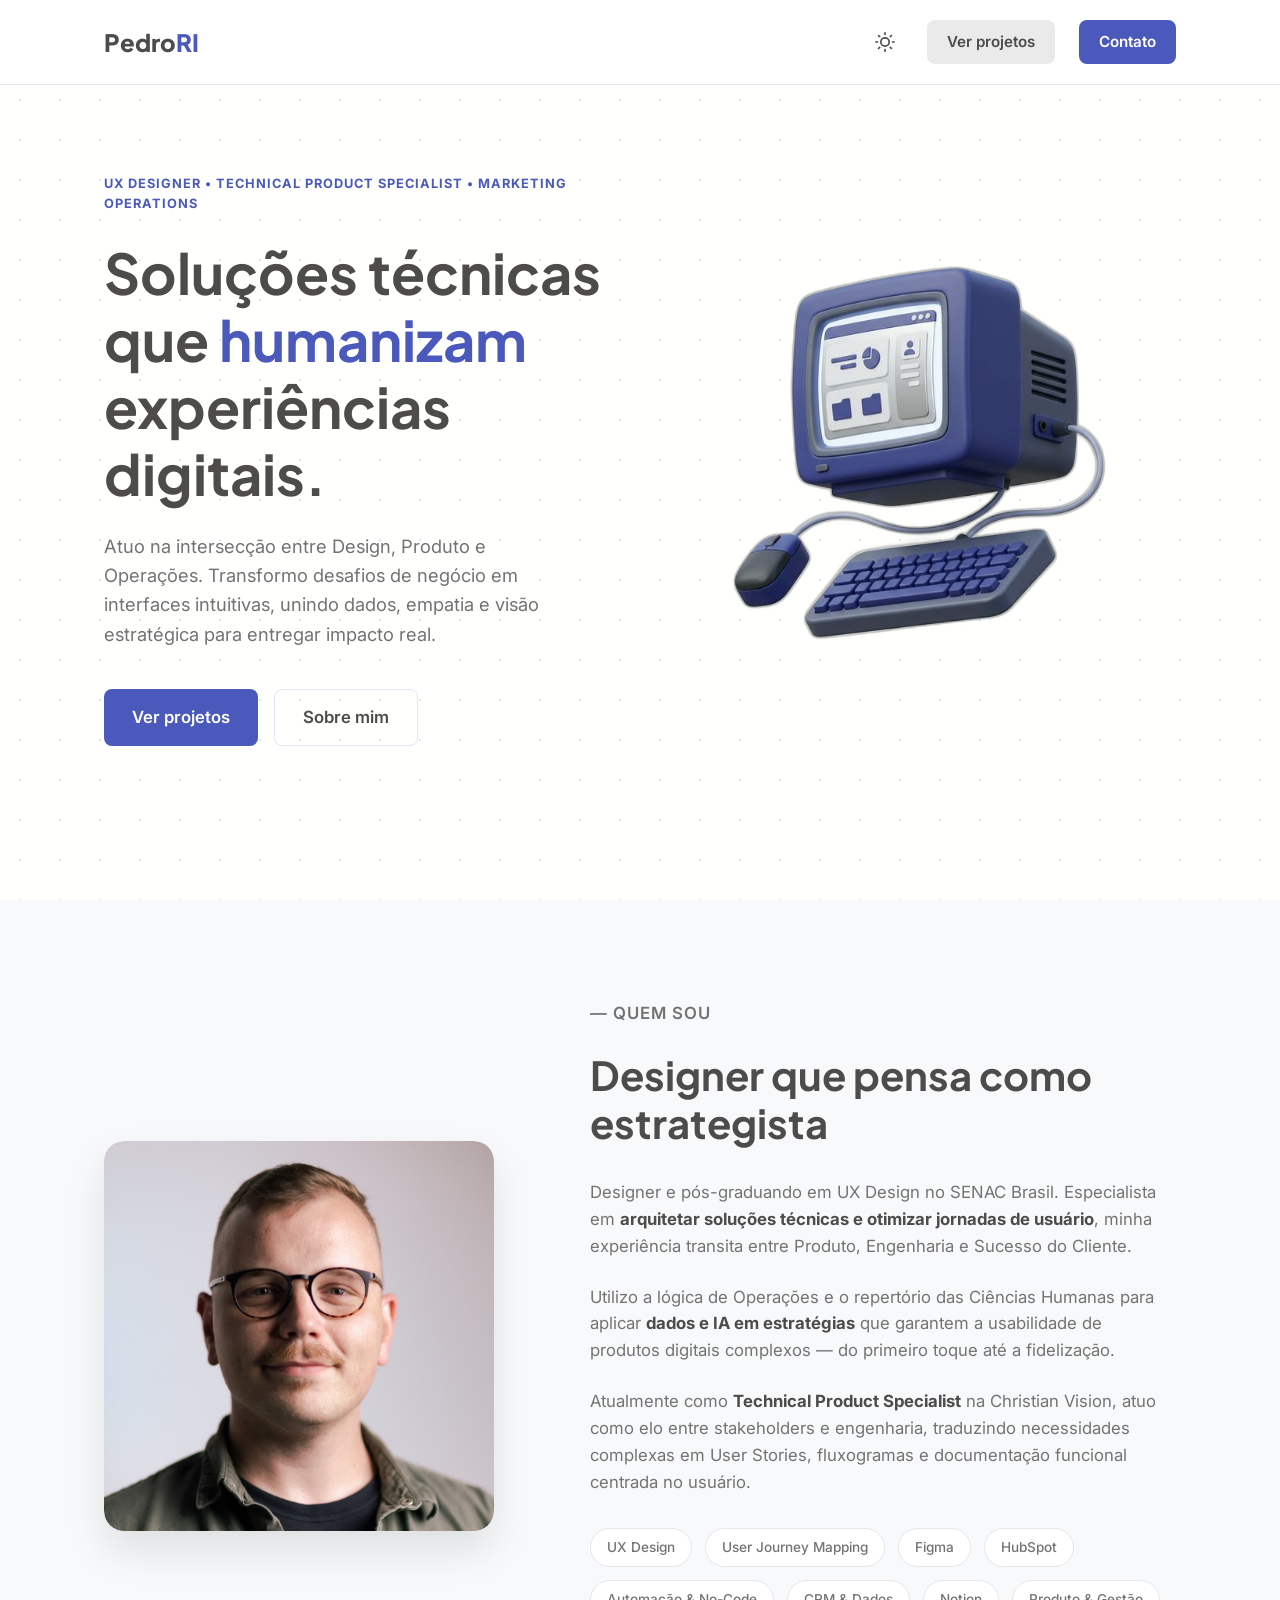
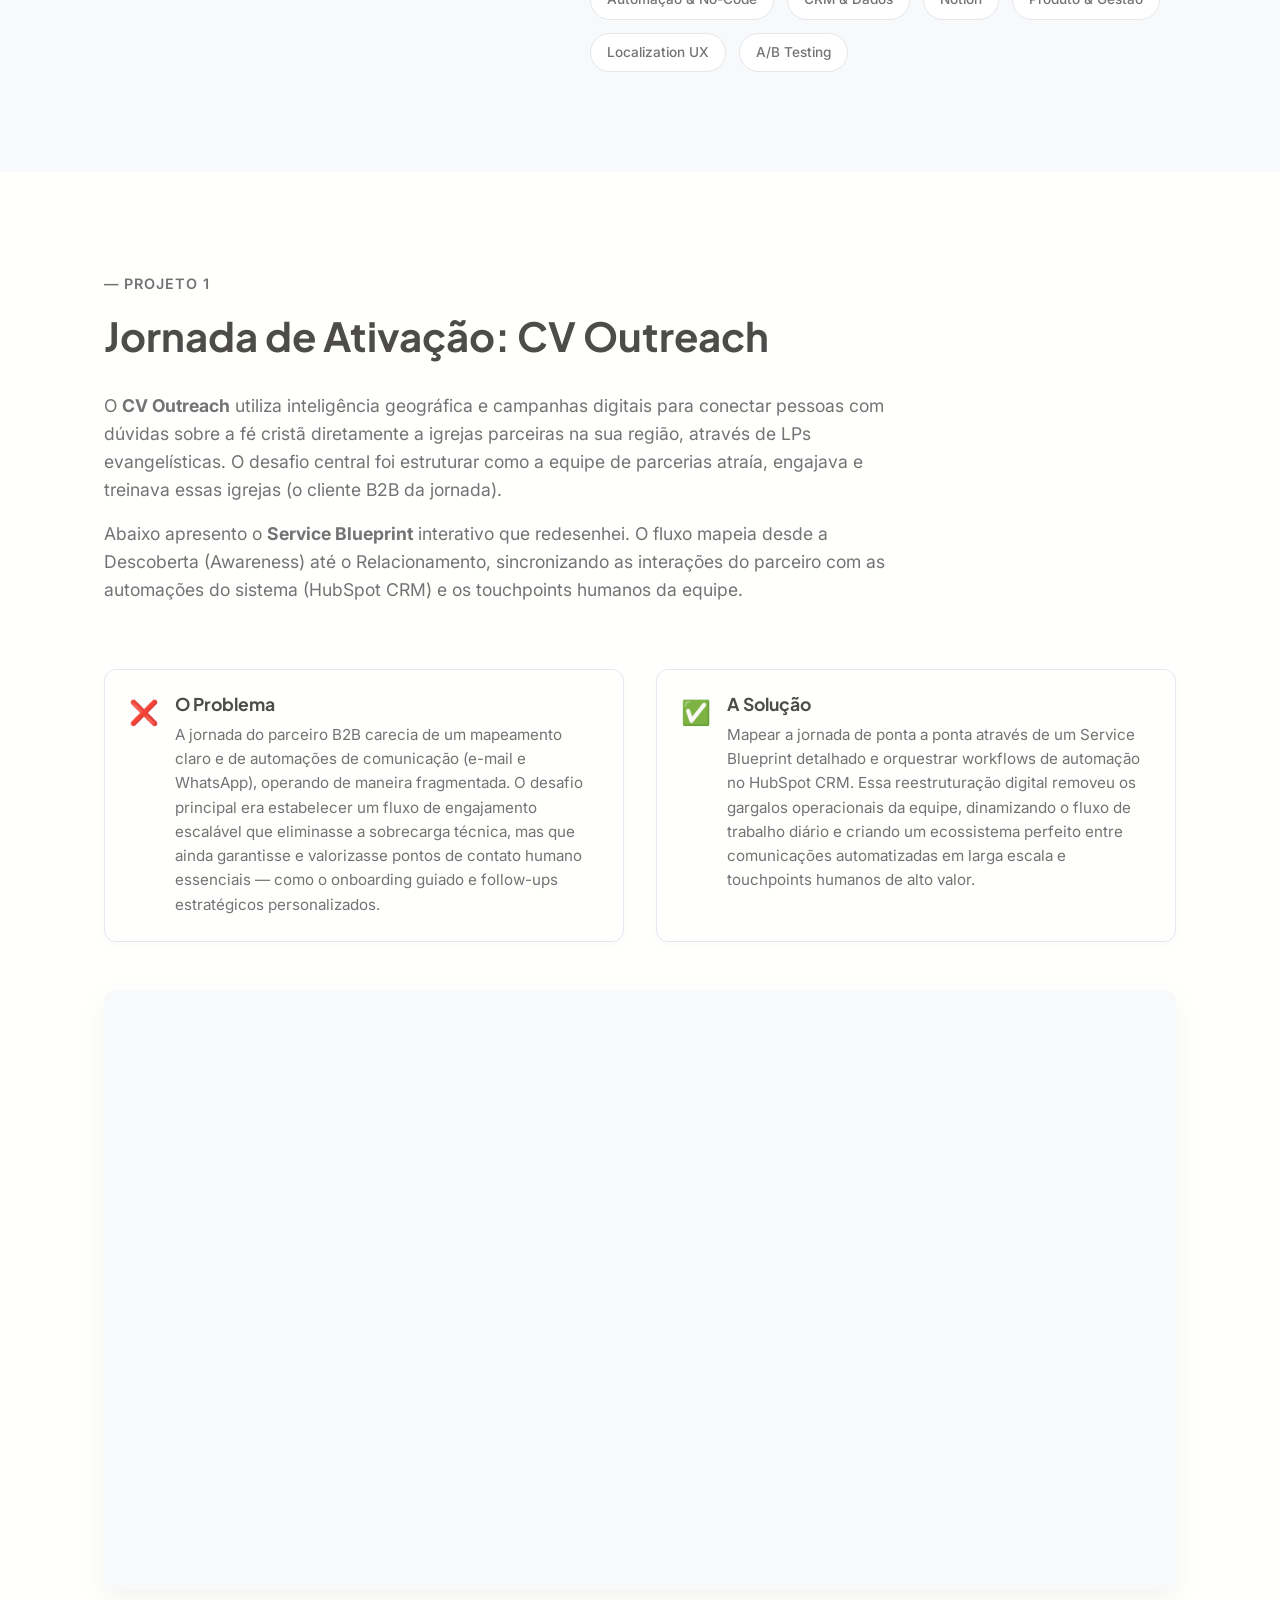
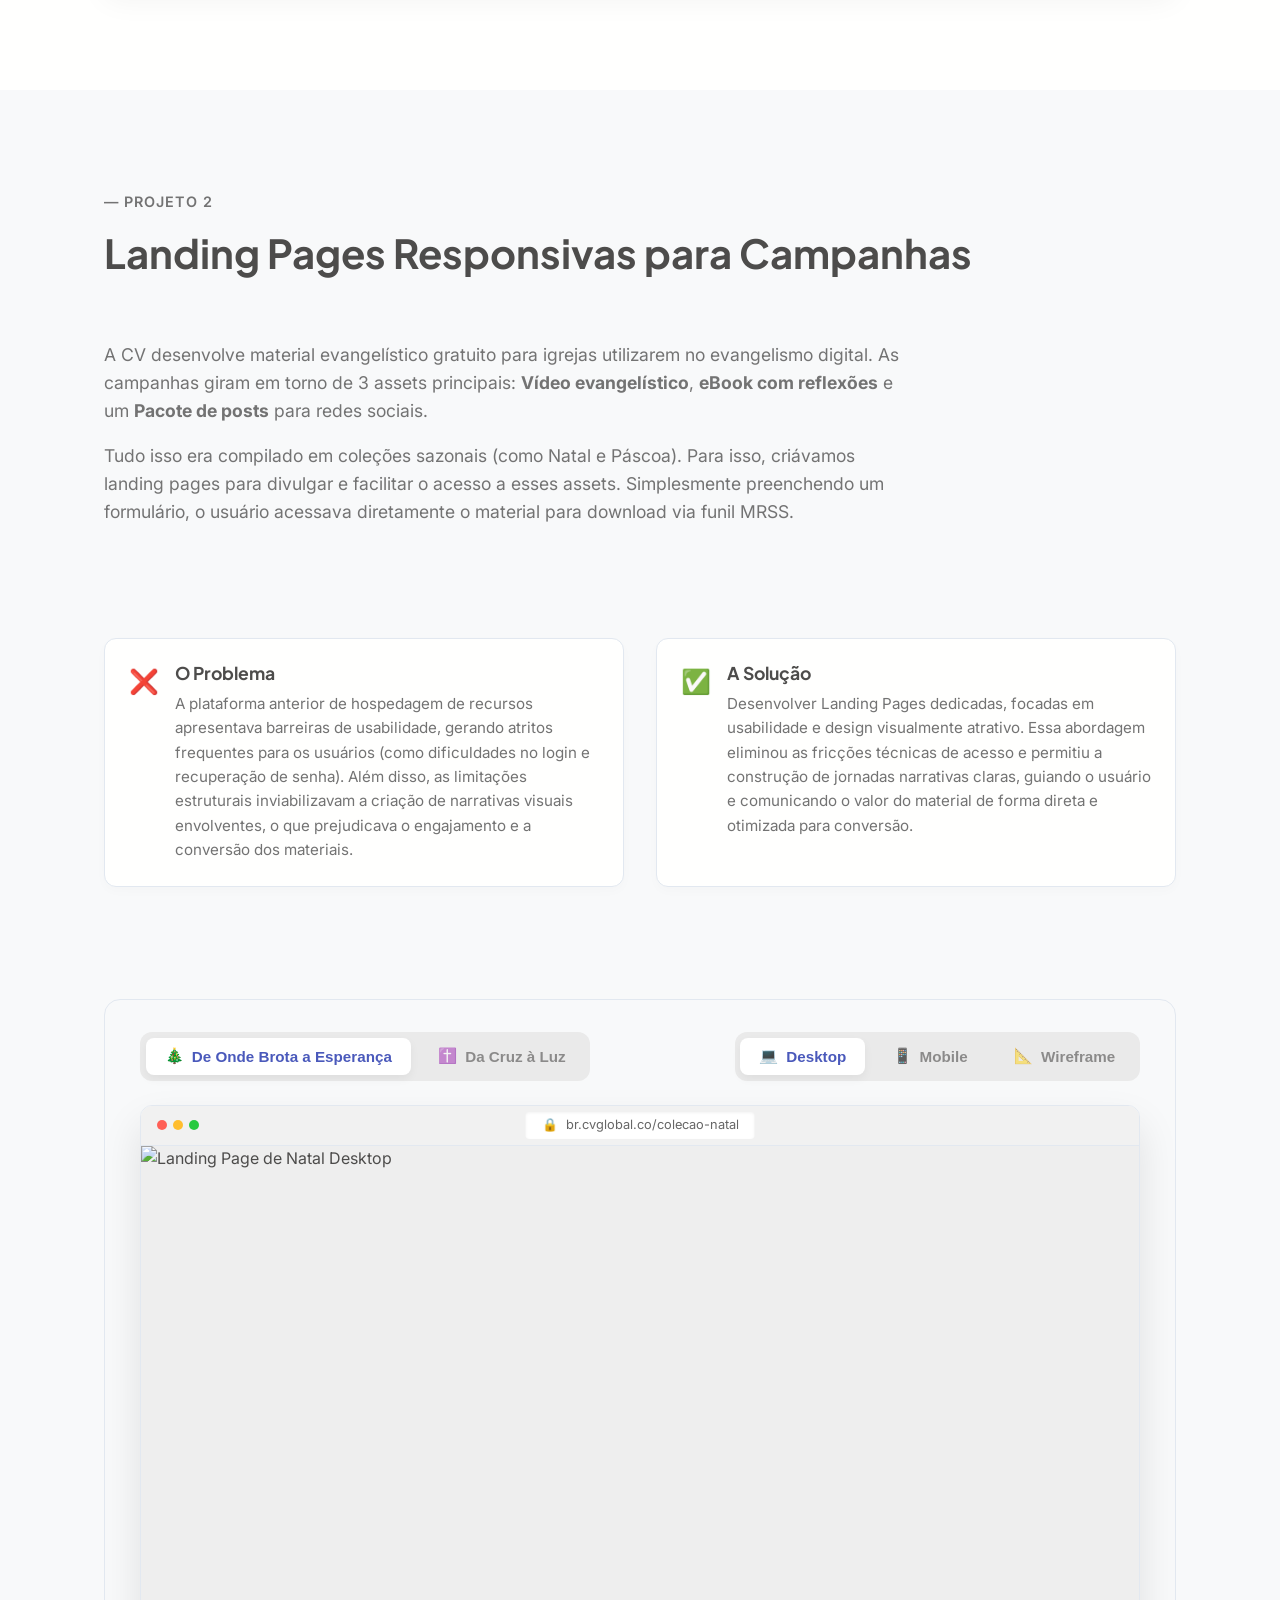
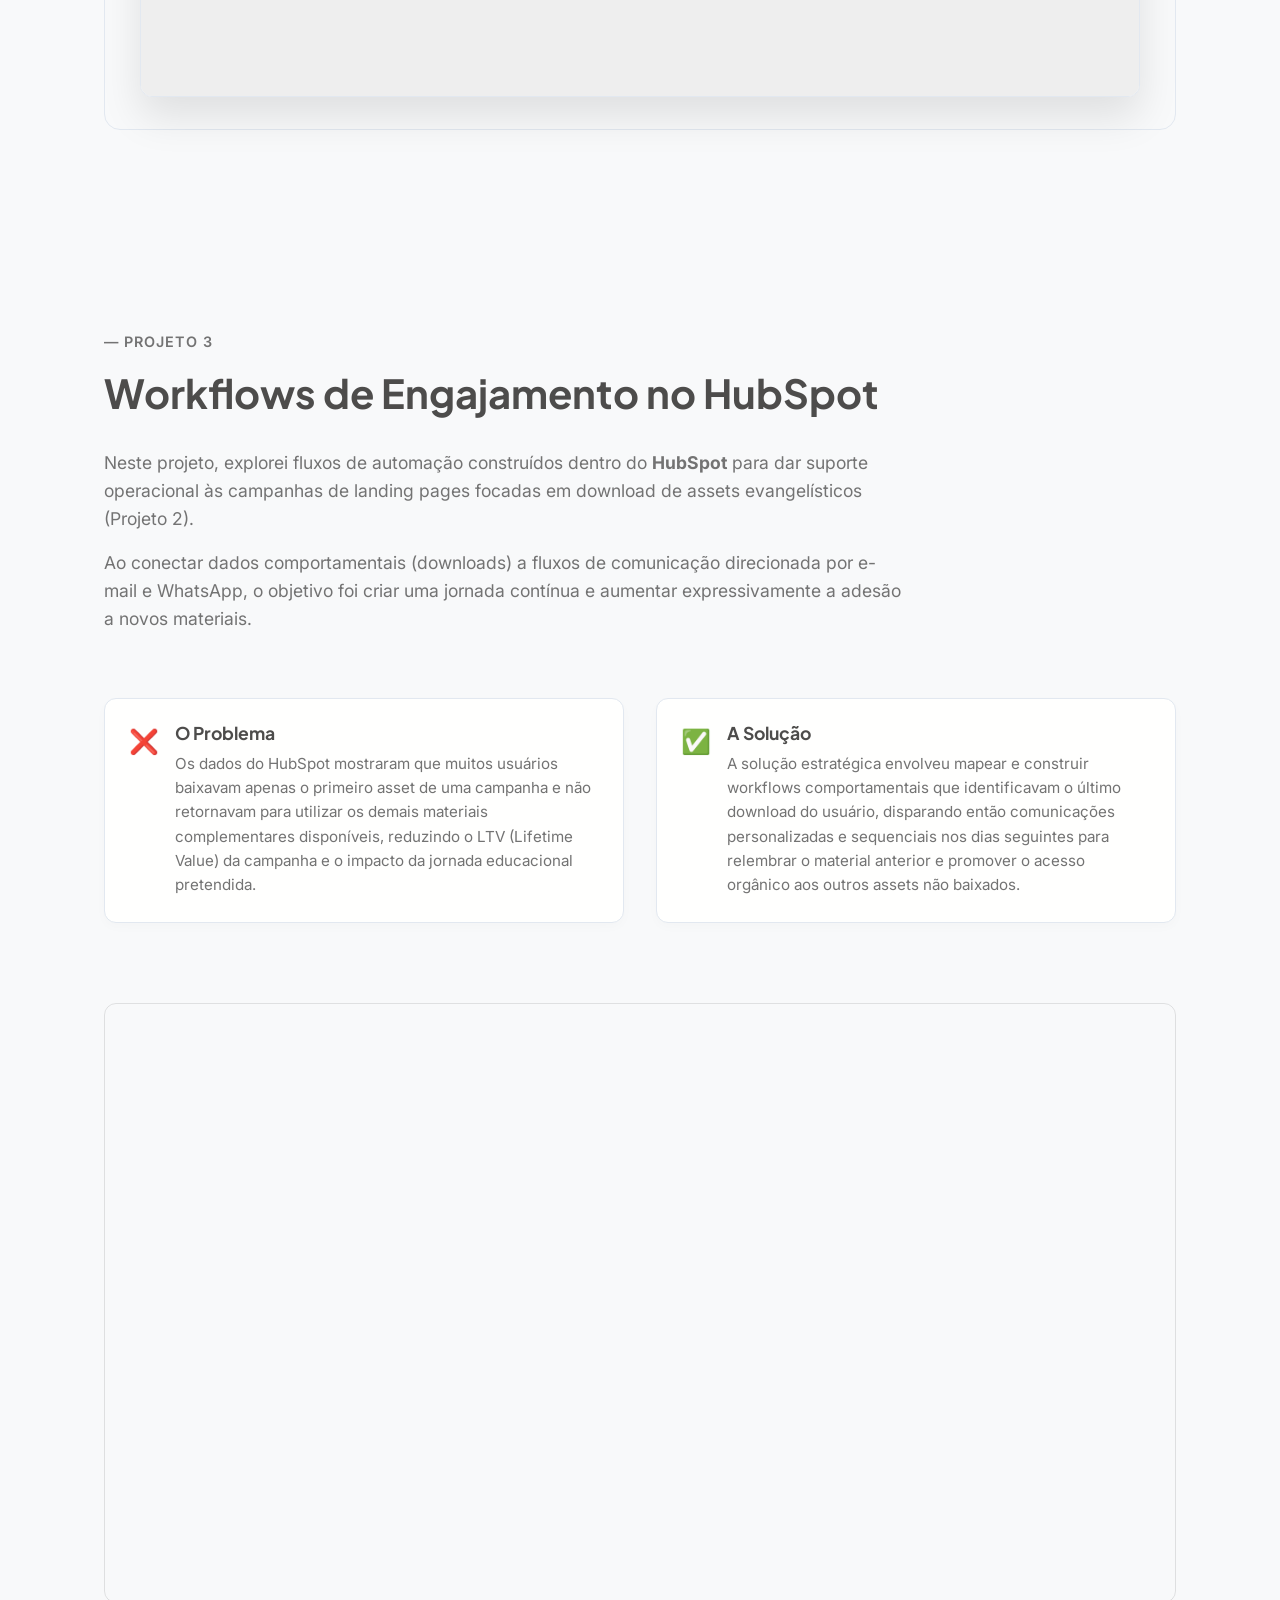
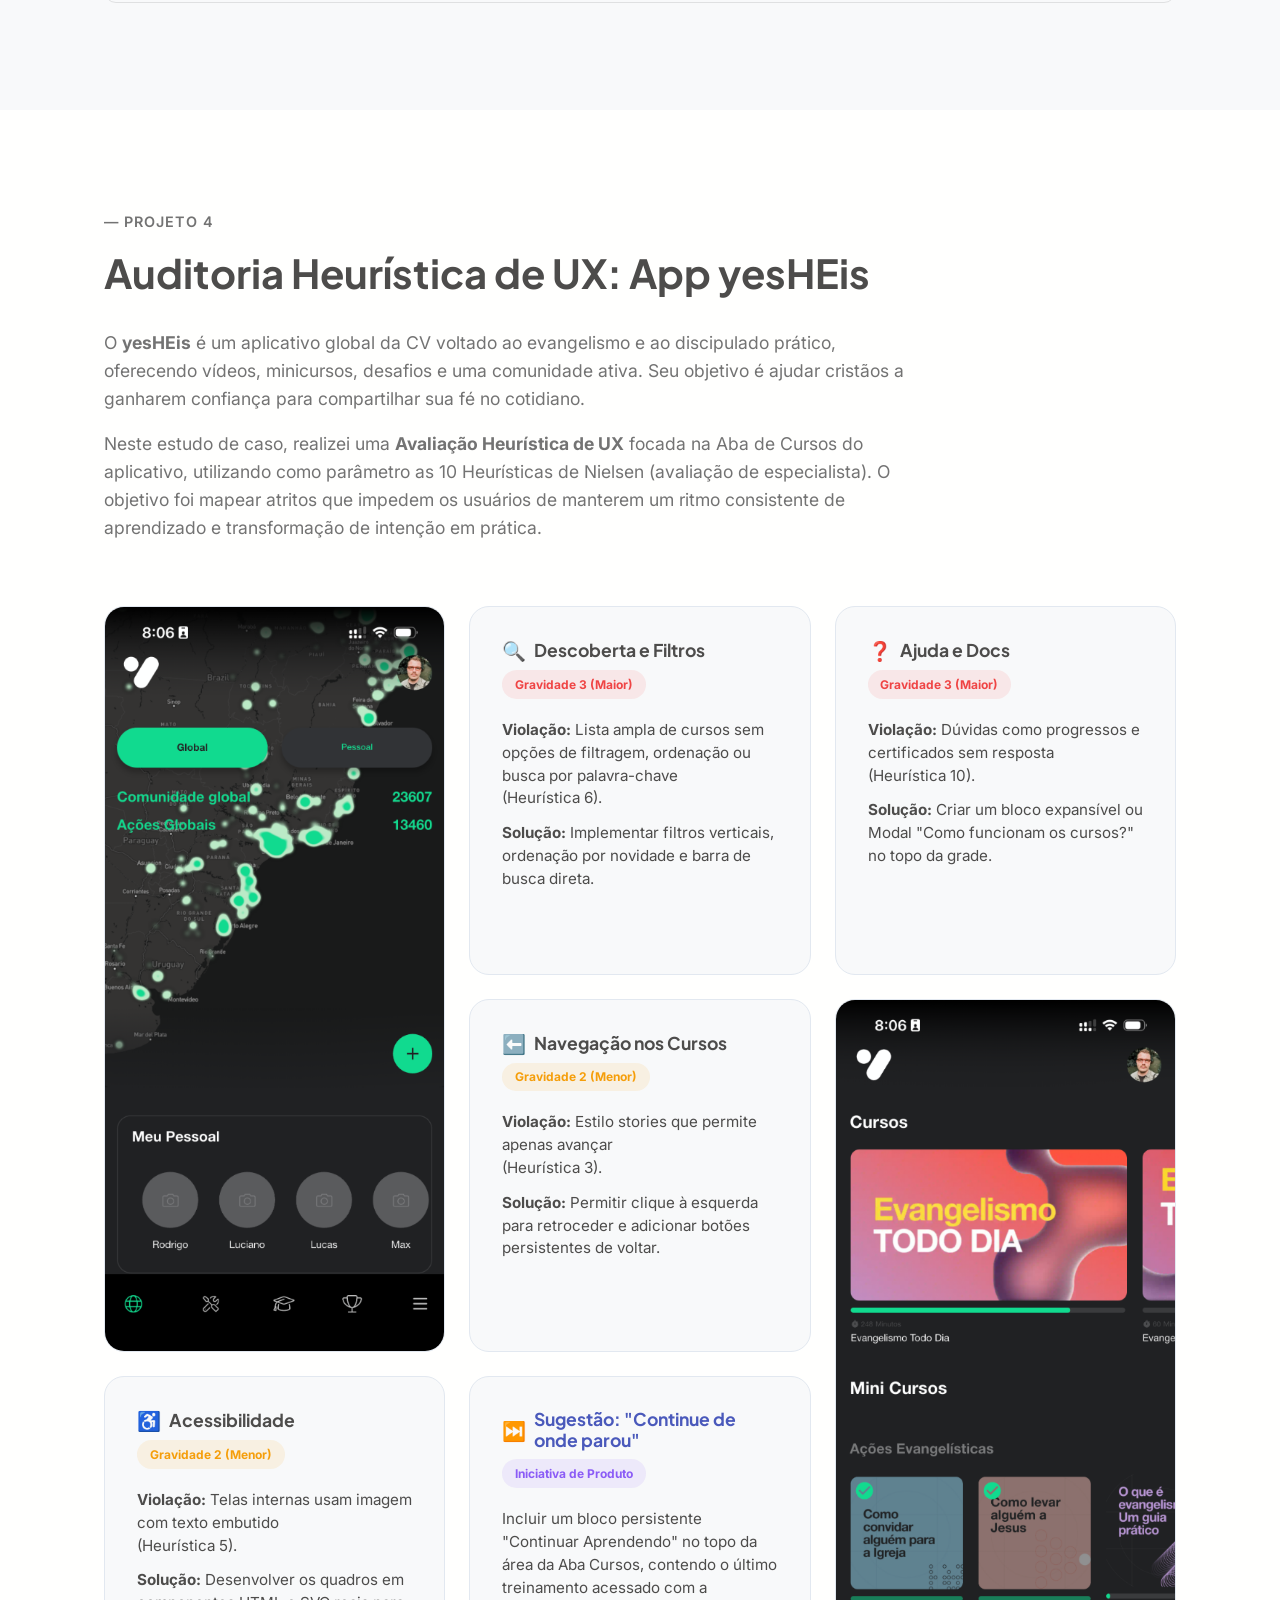
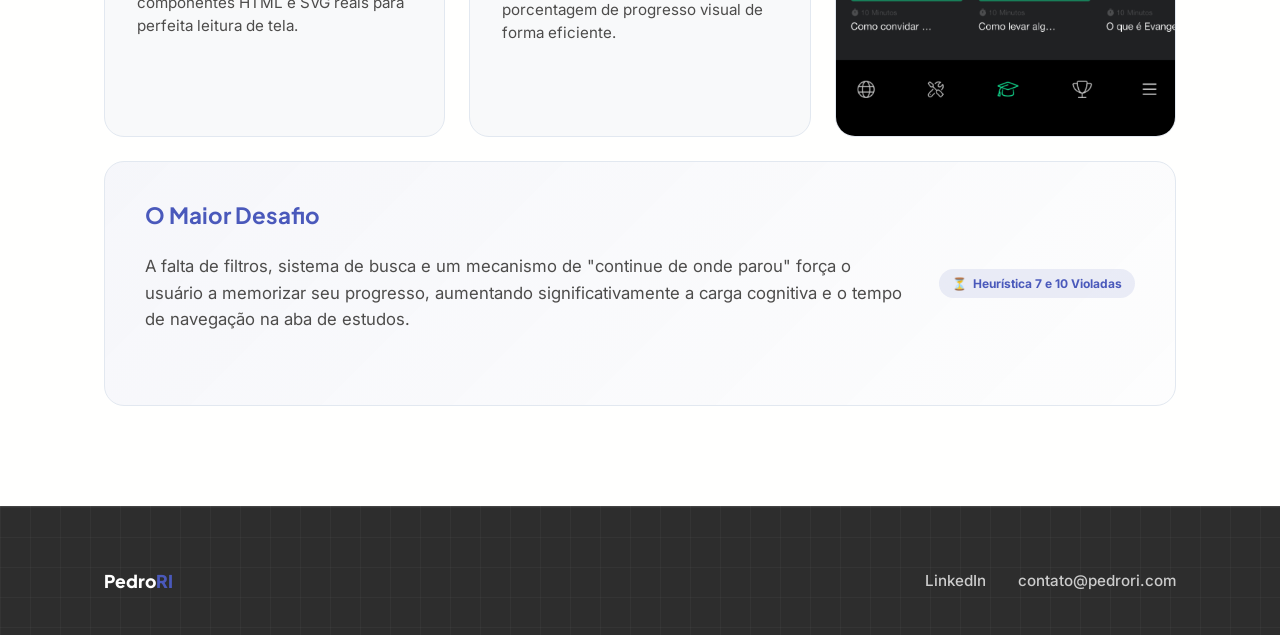
==== index.html @ 4cd73cc3 "feat: implement HubSpot Workflows project, yesHEis Bento Grid CSS refactor & global hover animations" ====
<!DOCTYPE html>
<html lang="pt-BR">

<head>
    <meta charset="UTF-8">
    <meta name="viewport" content="width=device-width, initial-scale=1.0">
    <title>Pedro Ittner | UX Designer</title>

    <!-- Fonts: Plus Jakarta Sans (Titles) and Inter (Text) -->
    <link rel="preconnect" href="https://fonts.googleapis.com">
    <link rel="preconnect" href="https://fonts.gstatic.com" crossorigin>
    <link
        href="https://fonts.googleapis.com/css2?family=Inter:wght@300;400;500;600&family=Plus+Jakarta+Sans:wght@500;600;700;800&display=swap"
        rel="stylesheet">

    <link rel="stylesheet" href="style.css">
</head>

<body data-theme="light">
    <!-- Navbar -->
    <nav class="navbar">
        <div class="nav-container">
            <a href="#" class="logo">
                <span class="logo-name">Pedro</span><span class="logo-lastname">RI</span>
            </a>

            <div class="nav-links">
                <button id="theme-toggle" class="theme-toggle" aria-label="Alternar tema">
                    <!-- Icon for Sun (Light Mode) / Moon (Dark Mode) will be handled by CSS/JS -->
                    <svg class="sun-icon" xmlns="http://www.w3.org/2000/svg" width="20" height="20" viewBox="0 0 24 24"
                        fill="none" stroke="currentColor" stroke-width="2" stroke-linecap="round"
                        stroke-linejoin="round">
                        <circle cx="12" cy="12" r="5"></circle>
                        <line x1="12" y1="1" x2="12" y2="3"></line>
                        <line x1="12" y1="21" x2="12" y2="23"></line>
                        <line x1="4.22" y1="4.22" x2="5.64" y2="5.64"></line>
                        <line x1="18.36" y1="18.36" x2="19.78" y2="19.78"></line>
                        <line x1="1" y1="12" x2="3" y2="12"></line>
                        <line x1="21" y1="12" x2="23" y2="12"></line>
                        <line x1="4.22" y1="19.78" x2="5.64" y2="18.36"></line>
                        <line x1="18.36" y1="5.64" x2="19.78" y2="4.22"></line>
                    </svg>
                    <svg class="moon-icon" xmlns="http://www.w3.org/2000/svg" width="20" height="20" viewBox="0 0 24 24"
                        fill="none" stroke="currentColor" stroke-width="2" stroke-linecap="round"
                        stroke-linejoin="round" style="display:none;">
                        <path d="M21 12.79A9 9 0 1 1 11.21 3 7 7 0 0 0 21 12.79z"></path>
                    </svg>
                </button>
                <a href="#projeto-1" class="btn btn-secondary">Ver projetos</a>
                <a href="mailto:contato@pedrori.com" class="btn btn-primary">Contato</a>
            </div>
        </div>
    </nav>

    <main>
        <!-- Hero Section -->
        <section id="hero" class="section hero fade-in">
            <div class="container hero-container">
                <div class="hero-content">
                    <p class="hero-subtitle">UX DESIGNER • TECHNICAL PRODUCT SPECIALIST • MARKETING OPERATIONS</p>
                    <h1 class="hero-title">Soluções técnicas que <span
                            style="color: var(--color-primary);">humanizam</span> experiências digitais.</h1>
                    <p class="hero-description">Atuo na intersecção entre Design, Produto e Operações. Transformo
                        desafios de negócio em interfaces intuitivas, unindo dados, empatia e visão estratégica para
                        entregar impacto real.</p>
                    <div class="hero-actions">
                        <a href="#projeto-1" class="btn btn-primary btn-lg">Ver projetos</a>
                        <a href="#sobre" class="btn btn-outline btn-lg">Sobre mim</a>
                    </div>
                </div>
                <div class="hero-image parallax" data-speed="-2">
                    <!-- The 3D Computer goes here -->
                    <img src="assets/hero-computer.png" alt="Computador 3D Ilustração" id="hero-img">
                </div>
            </div>
        </section>

        <!-- Sobre Mim Section -->
        <section id="sobre" class="section sobre bg-light fade-in">
            <div class="container sobre-container">
                <!-- Profile Image on the Left -->
                <div class="sobre-image parallax" data-speed="1">
                    <!-- Profile Picture goes here -->
                    <img src="assets/pedro-ittner.jpg" alt="Pedro Ittner" id="profile-img">
                </div>
                <div class="sobre-content">
                    <p class="section-label">— QUEM SOU</p>
                    <h2 class="section-title">Designer que pensa como estrategista</h2>
                    <p>Designer e pós-graduando em UX Design no SENAC Brasil. Especialista em <strong>arquitetar
                            soluções técnicas e otimizar jornadas de usuário</strong>, minha experiência transita entre
                        Produto, Engenharia e Sucesso do Cliente.</p>
                    <p>Utilizo a lógica de Operações e o repertório das Ciências Humanas para aplicar <strong>dados e IA
                            em estratégias</strong> que garantem a usabilidade de produtos digitais complexos — do
                        primeiro toque até a fidelização.</p>
                    <p>Atualmente como <strong>Technical Product Specialist</strong> na Christian Vision, atuo como elo
                        entre stakeholders e engenharia, traduzindo necessidades complexas em User Stories, fluxogramas
                        e documentação funcional centrada no usuário.</p>

                    <div class="skills-tags">
                        <span class="tag">UX Design</span>
                        <span class="tag">User Journey Mapping</span>
                        <span class="tag">Figma</span>
                        <span class="tag">HubSpot</span>
                        <span class="tag">Automação & No-Code</span>
                        <span class="tag">CRM & Dados</span>
                        <span class="tag">Notion</span>
                        <span class="tag">Produto & Gestão</span>
                        <span class="tag">Localization UX</span>
                        <span class="tag">A/B Testing</span>
                    </div>
                </div>
            </div>
        </section>

        <!-- Projetos Sections (Placeholders) -->
        <section id="projeto-1" class="section projeto fade-in">
            <div class="container project-container">
                <p class="section-label">— PROJETO 1</p>
                <h2 class="section-title">Jornada de Ativação: CV Outreach</h2>

                <div class="project-description">
                    <p>O <strong>CV Outreach</strong> utiliza inteligência geográfica e campanhas digitais para conectar
                        pessoas com dúvidas sobre a fé cristã diretamente a igrejas parceiras na sua região, através de
                        LPs evangelísticas. O desafio central foi estruturar como a equipe de parcerias atraía, engajava
                        e treinava essas igrejas (o cliente B2B da jornada).</p>
                    <p>Abaixo apresento o <strong>Service Blueprint</strong> interativo que redesenhei. O fluxo mapeia
                        desde a Descoberta (Awareness) até o Relacionamento, sincronizando as interações do parceiro com
                        as automações do sistema (HubSpot CRM) e os touchpoints humanos da equipe.</p>
                </div>

                <div class="ps-cards">
                    <div class="ps-card">
                        <div class="ps-icon">❌</div>
                        <div class="ps-content">
                            <h3>O Problema</h3>
                            <p>A jornada do parceiro B2B carecia de um mapeamento claro e de automações de comunicação
                                (e-mail e WhatsApp), operando de maneira fragmentada. O desafio principal era
                                estabelecer um fluxo de engajamento escalável que eliminasse a sobrecarga técnica, mas
                                que ainda garantisse e valorizasse pontos de contato humano essenciais — como o
                                onboarding guiado e follow-ups estratégicos personalizados.</p>
                        </div>
                    </div>
                    <div class="ps-card">
                        <div class="ps-icon">✅</div>
                        <div class="ps-content">
                            <h3>A Solução</h3>
                            <p>Mapear a jornada de ponta a ponta através de um Service Blueprint detalhado e orquestrar
                                workflows de automação no HubSpot CRM. Essa reestruturação digital removeu os gargalos
                                operacionais da equipe, dinamizando o fluxo de trabalho diário e criando um ecossistema
                                perfeito entre comunicações automatizadas em larga escala e touchpoints humanos de alto
                                valor.</p>
                        </div>
                    </div>
                </div>

                <div class="figma-embed">
                    <iframe style="border: 1px solid rgba(0, 0, 0, 0.1);" width="100%" height="600"
                        src="https://www.figma.com/embed?embed_host=share&url=https%3A%2F%2Fwww.figma.com%2Fdesign%2FFakNJf0uOVkcrGsqhBxdr5%2FCurriculum%3Fnode-id%3D49-81%26t%3D9AFgYHfFKy7xzINJ-1"
                        allowfullscreen></iframe>
                </div>

            </div>
        </section>

        <section id="projeto-2" class="section projeto bg-light fade-in">
            <div class="container project-content">
                <div class="project-header">
                    <p class="section-label">— PROJETO 2</p>
                    <h2 class="section-title">Landing Pages Responsivas para Campanhas</h2>
                </div>

                <div class="project-description">
                    <p>A CV desenvolve material evangelístico gratuito para igrejas utilizarem no evangelismo digital.
                        As campanhas giram em torno de 3 assets principais: <strong>Vídeo evangelístico</strong>,
                        <strong>eBook com reflexões</strong> e um <strong>Pacote de posts</strong> para redes sociais.
                    </p>

                    <p>Tudo isso era compilado em coleções sazonais (como Natal e Páscoa). Para isso, criávamos landing
                        pages para divulgar e facilitar o acesso a esses assets. Simplesmente preenchendo um formulário,
                        o usuário acessava diretamente o material para download via funil MRSS.</p>
                </div>

                <div class="ps-cards">
                    <div class="ps-card">
                        <div class="ps-icon">❌</div>
                        <div class="ps-content">
                            <h3>O Problema</h3>
                            <p>A plataforma anterior de hospedagem de recursos apresentava barreiras de usabilidade,
                                gerando atritos frequentes para os usuários (como dificuldades no login e recuperação de
                                senha). Além disso, as limitações estruturais inviabilizavam a criação de narrativas
                                visuais envolventes, o que prejudicava o engajamento e a conversão dos materiais.</p>
                        </div>
                    </div>
                    <div class="ps-card">
                        <div class="ps-icon">✅</div>
                        <div class="ps-content">
                            <h3>A Solução</h3>
                            <p>Desenvolver Landing Pages dedicadas, focadas em usabilidade e design visualmente
                                atrativo. Essa abordagem eliminou as fricções técnicas de acesso e permitiu a construção
                                de jornadas narrativas claras, guiando o usuário e comunicando o valor do material de
                                forma direta e otimizada para conversão.</p>
                        </div>
                    </div>
                </div>

                <!-- Showcase Interativo: Browser Mockup -->
                <div class="showcase-container">

                    <!-- Controles Superiores: Seleção de Campanha e Device -->
                    <div class="showcase-controls">
                        <div class="campaign-tabs">
                            <button class="tab-btn active" data-campaign="natal">
                                <span class="tab-icon">🎄</span> De Onde Brota a Esperança
                            </button>
                            <button class="tab-btn" data-campaign="pascoa">
                                <span class="tab-icon">✝️</span> Da Cruz à Luz
                            </button>
                        </div>

                        <div class="device-toggle">
                            <button class="device-btn active" data-device="desktop" title="Visualização Desktop">
                                <span class="tab-icon">💻</span> Desktop
                            </button>
                            <button class="device-btn" data-device="mobile" title="Visualização Mobile">
                                <span class="tab-icon">📱</span> Mobile
                            </button>
                            <button class="device-btn" data-device="wireframe" title="Visualização Wireframe">
                                <span class="tab-icon">📐</span> Wireframe
                            </button>
                        </div>
                        <p class="mobile-warning-msg">Acesse por um computador para visualizar o Layout Desktop e os
                            Wireframes estruturais.</p>
                    </div>

                    <!-- Browser Window Mockup -->
                    <div class="browser-mockup desktop-mode" id="browserWindow">
                        <!-- Top Bar Chrome -->
                        <div class="browser-topbar">
                            <div class="browser-dots">
                                <span class="dot red"></span>
                                <span class="dot yellow"></span>
                                <span class="dot green"></span>
                            </div>
                            <div class="browser-address">
                                <span class="lock-icon">🔒</span>
                                <span id="mockupUrl">br.cvglobal.co/colecao-natal</span>
                            </div>
                        </div>

                        <!-- Janela de visualização com scroll interno -->
                        <div class="browser-viewport">
                            <!-- Natal -->
                            <img src="assets/natal_desktop.png" class="mockup-img active" id="img-natal-desktop"
                                alt="Landing Page de Natal Desktop">
                            <img src="assets/natal_mobile.png" class="mockup-img" id="img-natal-mobile"
                                alt="Landing Page de Natal Mobile">

                            <!-- Páscoa -->
                            <img src="assets/pascoa_desktop.png" class="mockup-img" id="img-pascoa-desktop"
                                alt="Landing Page de Páscoa Desktop">
                            <img src="assets/pascoa_mobile.png" class="mockup-img" id="img-pascoa-mobile"
                                alt="Landing Page de Páscoa Mobile">

                            <!-- Wireframes -->
                            <div class="mockup-img wf-mode" id="img-natal-wireframe">
                                <div class="wf-container">
                                    <div class="wf-header">
                                        <div class="wf-logo"></div>
                                        <div class="wf-nav"></div>
                                    </div>

                                    <div class="wf-section">
                                        <span class="wf-label">Hero (De Onde Brota a Esperança)</span>
                                        <div class="wf-hero align-center">
                                            <div class="wf-title center"></div>
                                            <div class="wf-subtitle center"></div>
                                        </div>
                                    </div>

                                    <div class="wf-section">
                                        <span class="wf-label">Intro (Advento: uma estação de esperança)</span>
                                        <div class="wf-text-area align-center">
                                            <div class="wf-line"></div>
                                            <div class="wf-line"></div>
                                        </div>
                                    </div>

                                    <div class="wf-section">
                                        <span class="wf-label">Recurso em destaque (eBook)</span>
                                        <div class="wf-content split">
                                            <div class="wf-text-area">
                                                <div class="wf-line"></div>
                                                <div class="wf-line"></div>
                                                <div class="wf-button"></div>
                                            </div>
                                            <div class="wf-box"></div>
                                        </div>
                                    </div>

                                    <div class="wf-section">
                                        <span class="wf-label">Recursos (O que você encontra na coleção gratuita)</span>
                                        <div class="wf-content">
                                            <div class="wf-box"></div>
                                            <div class="wf-box"></div>
                                            <div class="wf-box"></div>
                                        </div>
                                        <div class="wf-text-area align-center" style="margin-top: 1rem;">
                                            <div class="wf-line"></div>
                                            <div class="wf-button center-btn"></div>
                                        </div>
                                    </div>

                                    <div class="wf-section">
                                        <span class="wf-label">Recurso em destaque (Vídeo)</span>
                                        <div class="wf-content split">
                                            <div class="wf-box"></div>
                                            <div class="wf-text-area">
                                                <div class="wf-line"></div>
                                                <div class="wf-line"></div>
                                                <div class="wf-button"></div>
                                            </div>
                                        </div>
                                    </div>

                                    <div class="wf-footer">
                                        <span class="wf-label">Footer - Logo CV + Redes Sociais</span>
                                        <div class="wf-logo"></div>
                                        <div class="wf-nav"></div>
                                    </div>
                                </div>
                            </div>

                            <div class="mockup-img wf-mode" id="img-pascoa-wireframe">
                                <div class="wf-container">
                                    <div class="wf-header">
                                        <div class="wf-logo"></div>
                                        <div class="wf-nav"></div>
                                    </div>

                                    <div class="wf-section">
                                        <span class="wf-label">Hero (Da Cruz à Luz)</span>
                                        <div class="wf-hero align-center">
                                            <div class="wf-title center"></div>
                                            <div class="wf-subtitle center"></div>
                                        </div>
                                    </div>

                                    <div class="wf-section">
                                        <span class="wf-label">Intro (Ressurreição: o começo de um mundo novo)</span>
                                        <div class="wf-text-area align-center">
                                            <div class="wf-line"></div>
                                            <div class="wf-line"></div>
                                            <div class="wf-button"></div>
                                        </div>
                                    </div>

                                    <div class="wf-section">
                                        <span class="wf-label">Recurso em destaque (Vídeo)</span>
                                        <div class="wf-content split">
                                            <div class="wf-box"></div>
                                            <div class="wf-text-area">
                                                <div class="wf-line"></div>
                                                <div class="wf-line"></div>
                                                <div class="wf-button"></div>
                                            </div>
                                        </div>
                                    </div>

                                    <div class="wf-section">
                                        <span class="wf-label">Recursos (O que você encontra na coleção gratuita)</span>
                                        <div class="wf-content">
                                            <div class="wf-box"></div>
                                            <div class="wf-box"></div>
                                            <div class="wf-box"></div>
                                        </div>
                                        <div class="wf-text-area align-center" style="margin-top: 1rem;">
                                            <div class="wf-line"></div>
                                            <div class="wf-button center-btn"></div>
                                        </div>
                                    </div>

                                    <div class="wf-section">
                                        <span class="wf-label">Formulário para Download</span>
                                        <div class="wf-form-section">
                                            <div class="wf-title sm"></div>
                                            <div class="wf-input"></div>
                                            <div class="wf-input"></div>
                                            <div class="wf-button full" style="margin-top: 2rem;"></div>
                                        </div>
                                    </div>

                                    <div class="wf-footer">
                                        <span class="wf-label">Footer - Logo CV + Redes Sociais</span>
                                        <div class="wf-logo"></div>
                                        <div class="wf-nav"></div>
                                    </div>
                                </div>
                            </div>
                        </div>
                    </div>
                </div>

            </div>
        </section>

        <section id="projeto-3" class="section projeto bg-light fade-in">
            <div class="container project-container">
                <p class="section-label">— PROJETO 3</p>
                <h2 class="section-title">Workflows de Engajamento no HubSpot</h2>

                <div class="project-description">
                    <p>Neste projeto, explorei fluxos de automação construídos dentro do <strong>HubSpot</strong> para
                        dar suporte operacional às campanhas de landing pages focadas em download de assets
                        evangelísticos (Projeto 2).</p>
                    <p>Ao conectar dados comportamentais (downloads) a fluxos de comunicação direcionada por e-mail e
                        WhatsApp, o objetivo foi criar uma jornada contínua e aumentar expressivamente a adesão a novos
                        materiais.</p>
                </div>

                <div class="ps-cards">
                    <div class="ps-card">
                        <div class="ps-icon">❌</div>
                        <div class="ps-content">
                            <h3>O Problema</h3>
                            <p>Os dados do HubSpot mostraram que muitos usuários baixavam apenas o primeiro asset de uma
                                campanha e não retornavam para utilizar os demais materiais complementares disponíveis,
                                reduzindo o LTV (Lifetime Value) da campanha e o impacto da jornada educacional
                                pretendida.</p>
                        </div>
                    </div>
                    <div class="ps-card">
                        <div class="ps-icon">✅</div>
                        <div class="ps-content">
                            <h3>A Solução</h3>
                            <p>A solução estratégica envolveu mapear e construir workflows comportamentais que
                                identificavam o último download do usuário, disparando então comunicações personalizadas
                                e sequenciais nos dias seguintes para relembrar o material anterior e promover o acesso
                                orgânico aos outros assets não baixados.</p>
                        </div>
                    </div>
                </div>

                <iframe style="border: 1px solid rgba(0, 0, 0, 0.1); border-radius: 12px; margin-top: 2rem;"
                    width="100%" height="600"
                    src="https://www.figma.com/embed?embed_host=share&url=https%3A%2F%2Fwww.figma.com%2Fdesign%2FFakNJf0uOVkcrGsqhBxdr5%2FPortf%25C3%25B3lio%3Fnode-id%3D131-298%26t%3D9AFgYHfFKy7xzINJ-4"
                    allowfullscreen></iframe>
            </div>
        </section>

        <section id="projeto-4" class="section projeto fade-in">
            <div class="container project-container">
                <p class="section-label">— PROJETO 4</p>
                <h2 class="section-title">Auditoria Heurística de UX: App yesHEis</h2>

                <div class="project-description">
                    <p>O <strong>yesHEis</strong> é um aplicativo global da CV voltado ao evangelismo e ao discipulado
                        prático, oferecendo vídeos, minicursos, desafios e uma comunidade ativa. Seu objetivo é ajudar
                        cristãos a ganharem confiança para compartilhar sua fé no cotidiano.</p>
                    <p>Neste estudo de caso, realizei uma <strong>Avaliação Heurística de UX</strong> focada na Aba de
                        Cursos do aplicativo, utilizando como parâmetro as 10 Heurísticas de Nielsen (avaliação de
                        especialista). O objetivo foi mapear atritos que impedem os usuários de manterem um ritmo
                        consistente de aprendizado e transformação de intenção em prática.</p>
                </div>

                <div class="bento-masonry">
                    <!-- img-left -->
                    <div class="bento-card bento-img-card" style="grid-area: img-left;">
                        <img src="assets/yesheis_home.png" alt="Interface Principal yesHEis" class="bento-img">
                    </div>

                    <!-- acessibilidade -->
                    <div class="bento-card text-card" style="grid-area: acessibilidade;">
                        <h3><span class="heuristic-icon">♿</span> Acessibilidade</h3>
                        <span class="heuristic-tag orange">Gravidade 2 (Menor)</span>
                        <div class="bento-desc">
                            <p><strong>Violação:</strong> Telas internas usam imagem com texto
                                embutido<br>(Heurística 5).</p>
                            <p><strong>Solução:</strong> Desenvolver os quadros em componentes HTML e SVG reais para
                                perfeita leitura de tela.</p>
                        </div>
                    </div>

                    <!-- descoberta -->
                    <div class="bento-card text-card" style="grid-area: descoberta;">
                        <h3><span class="heuristic-icon">🔍</span> Descoberta e Filtros</h3>
                        <span class="heuristic-tag red">Gravidade 3 (Maior)</span>
                        <div class="bento-desc">
                            <p><strong>Violação:</strong> Lista ampla de cursos sem opções de filtragem, ordenação
                                ou busca por palavra-chave<br>(Heurística 6).</p>
                            <p><strong>Solução:</strong> Implementar filtros verticais, ordenação por novidade e
                                barra de busca direta.</p>
                        </div>
                    </div>

                    <!-- navegacao -->
                    <div class="bento-card text-card" style="grid-area: navegacao;">
                        <h3><span class="heuristic-icon">⬅️</span> Navegação nos Cursos</h3>
                        <span class="heuristic-tag orange">Gravidade 2 (Menor)</span>
                        <div class="bento-desc">
                            <p><strong>Violação:</strong> Estilo stories que permite apenas avançar<br>(Heurística 3).
                            </p>
                            <p><strong>Solução:</strong> Permitir clique à esquerda para retroceder e adicionar
                                botões persistentes de voltar.</p>
                        </div>
                    </div>

                    <!-- sugestao -->
                    <div class="bento-card text-card" style="grid-area: sugestao;">
                        <h3 class="product-title"><span class="heuristic-icon">⏭️</span> Sugestão: "Continue de onde
                            parou"</h3>
                        <span class="heuristic-tag purple">Iniciativa de Produto</span>
                        <div class="bento-desc">
                            <p>Incluir um bloco persistente "Continuar Aprendendo" no topo da área da Aba Cursos,
                                contendo o último treinamento acessado com a porcentagem de progresso visual de
                                forma eficiente.</p>
                        </div>
                    </div>

                    <!-- ajuda -->
                    <div class="bento-card text-card" style="grid-area: ajuda;">
                        <h3><span class="heuristic-icon">❓</span> Ajuda e Docs</h3>
                        <span class="heuristic-tag red">Gravidade 3 (Maior)</span>
                        <div class="bento-desc">
                            <p><strong>Violação:</strong> Dúvidas como progressos e certificados sem
                                resposta<br>(Heurística 10).</p>
                            <p><strong>Solução:</strong> Criar um bloco expansível ou Modal "Como funcionam os cursos?"
                                no topo da grade.</p>
                        </div>
                    </div>

                    <!-- img-right -->
                    <div class="bento-card bento-img-card" style="grid-area: img-right;">
                        <img src="assets/yesheis_courses.png" alt="Aba de Cursos yesHEis" class="bento-img">
                    </div>
                </div>

                <div class="bento-bottom-row">
                    <!-- Maior Desafio Horizontal -->
                    <div class="bento-card hero-card horizontal">
                        <div class="hero-content">
                            <h3 class="hero-title-bento">O Maior Desafio</h3>
                            <p>A falta de filtros, sistema de busca e um mecanismo de "continue de onde parou" força o
                                usuário a memorizar seu progresso, aumentando significativamente a carga cognitiva e o
                                tempo de navegação na aba de estudos.</p>
                        </div>
                        <div class="hero-footer">
                            <span class="heuristic-tag blue"><span class="tag-icon">⏳</span> Heurística 7 e 10
                                Violadas</span>
                        </div>
                    </div>
                </div>
            </div>
        </section>
    </main>

    <!-- Footer -->
    <footer id="contato" class="footer">
        <div class="container footer-container">
            <div class="footer-logo">
                <span class="logo-name-footer">Pedro</span><span class="logo-lastname">RI</span>
            </div>
            <div class="footer-links">
                <a href="https://www.linkedin.com/in/pedrori/" target="_blank" class="footer-link">LinkedIn</a>
                <a href="mailto:contato@pedrori.com" class="footer-link">contato@pedrori.com</a>
            </div>
        </div>
    </footer>

    <script src="main.js"></script>
</body>

</html>
---- style.css ----
/* Reset & Base Variables */
:root {
    /* Cores Globais da Marca */
    --color-primary: #4A59BB;
    /* Azul Destacado */
    --color-primary-hover: #3C489C;

    /* Variáveis do Light Mode */
    --bg-color: #FFFFFE;
    --text-color: #4D4C4B;
    --text-muted: #737373;
    --navbar-bg: rgba(255, 255, 255, 0.8);
    --btn-secondary-bg: #EAEAEA;
    --btn-secondary-text: #4D4C4B;
    --btn-secondary-hover: #D6D6D6;
    --border-color: #E2E8F0;
    --card-bg: #F8F9FA;
    --tag-bg: #FFFFFF;
    --tag-border: #E5E7EB;
}

[data-theme="dark"] {
    /* Variáveis do Dark Mode */
    --bg-color: #121212;
    --text-color: #F8F9FA;
    --text-muted: #A0AEC0;
    --navbar-bg: rgba(18, 18, 18, 0.8);
    --btn-secondary-bg: #2C2C2C;
    --btn-secondary-text: #E2E8F0;
    --btn-secondary-hover: #3C3C3C;
    --border-color: #2C2C2C;
    --card-bg: #1E1E1E;
    --tag-bg: #1E1E1E;
    --tag-border: #333333;
}

* {
    margin: 0;
    padding: 0;
    box-sizing: border-box;
}

html {
    scroll-behavior: smooth;
}

body {
    font-family: 'Inter', sans-serif;
    color: var(--text-color);
    background-color: var(--bg-color);
    line-height: 1.6;
    transition: background-color 0.4s ease, color 0.4s ease;
    overflow-x: hidden;
}

h1,
h2,
h3,
h4,
h5,
h6 {
    font-family: 'Plus Jakarta Sans', sans-serif;
    font-weight: 700;
    line-height: 1.2;
}

a {
    text-decoration: none;
    color: inherit;
}

.container {
    max-width: 1200px;
    margin: 0 auto;
    padding: 0 5%;
}

/* Navbar */
.navbar {
    position: fixed;
    top: 0;
    left: 0;
    width: 100%;
    z-index: 1000;
    background-color: var(--navbar-bg);
    backdrop-filter: blur(12px);
    -webkit-backdrop-filter: blur(12px);
    border-bottom: 1px solid var(--border-color);
    transition: background-color 0.4s ease, border-color 0.4s ease, padding 0.3s ease;
    padding: 20px 0;
}

.navbar.scrolled {
    padding: 12px 0;
    box-shadow: 0 4px 20px rgba(0, 0, 0, 0.05);
}

.nav-container {
    max-width: 1200px;
    margin: 0 auto;
    padding: 0 5%;
    display: flex;
    justify-content: space-between;
    align-items: center;
}

.logo {
    font-family: 'Plus Jakarta Sans', sans-serif;
    font-size: 1.5rem;
    font-weight: 800;
}

.logo-name {
    color: #4D4C4B;
    transition: color 0.4s ease;
}

[data-theme="dark"] .logo-name {
    color: #FFFFFE;
}

.logo-lastname {
    color: var(--color-primary);
}

.nav-links {
    display: flex;
    align-items: center;
    gap: 1.5rem;
}

/* Buttons */
.btn {
    display: inline-flex;
    align-items: center;
    justify-content: center;
    padding: 10px 20px;
    border-radius: 8px;
    font-weight: 600;
    font-size: 0.95rem;
    transition: all 0.3s ease;
    cursor: pointer;
    border: none;
}

.btn-lg {
    padding: 14px 28px;
    font-size: 1.05rem;
}

.btn-primary {
    background-color: var(--color-primary);
    color: #FFFFFF;
}

.btn-primary:hover {
    background-color: var(--color-primary-hover);
    transform: translateY(-2px);
    box-shadow: 0 4px 12px rgba(74, 89, 187, 0.3);
}

.btn-secondary {
    background-color: var(--btn-secondary-bg);
    color: var(--btn-secondary-text);
}

.btn-secondary:hover {
    background-color: var(--btn-secondary-hover);
}

.btn-outline {
    background-color: transparent;
    border: 1px solid var(--border-color);
    color: var(--text-color);
}

.btn-outline:hover {
    border-color: var(--text-color);
    background-color: var(--text-color);
    color: var(--bg-color);
}

/* Theme Toggle */
.theme-toggle {
    background: none;
    border: none;
    color: var(--text-color);
    cursor: pointer;
    padding: 8px;
    border-radius: 50%;
    display: flex;
    align-items: center;
    justify-content: center;
    transition: background-color 0.3s ease, color 0.4s ease;
}

.theme-toggle:hover {
    background-color: var(--btn-secondary-bg);
}

/* Layout Utilities */
.section {
    padding: 100px 0;
}

/* Hero Section */
.hero {
    min-height: 100vh;
    display: flex;
    align-items: center;
    padding-top: 120px;
    /* offset navbar */
    position: relative;
    overflow: hidden;
    background-image: radial-gradient(circle at 50% 50%, var(--border-color) 1px, transparent 1px);
    background-size: 40px 40px;
}

.hero-container {
    display: grid;
    grid-template-columns: 1fr 1fr;
    gap: 4rem;
    align-items: center;
}

.hero-subtitle {
    color: var(--color-primary);
    font-size: 0.8rem;
    font-weight: 700;
    letter-spacing: 1px;
    margin-bottom: 1.5rem;
    text-transform: uppercase;
}

.hero-title {
    font-size: 3.5rem;
    margin-bottom: 1.5rem;
    color: var(--text-color);
}

.hero-description {
    font-size: 1.15rem;
    color: var(--text-muted);
    margin-bottom: 2.5rem;
    max-width: 90%;
}

.hero-actions {
    display: flex;
    gap: 1rem;
}

.hero-image {
    position: relative;
    animation: float 6s ease-in-out infinite;
}

.hero-image img {
    width: 100%;
    max-width: 500px;
    height: auto;
    object-fit: contain;
    transform: scaleX(-1);
}

/* Sobre Mim */
.sobre-container {
    display: grid;
    grid-template-columns: 1fr 1.5fr;
    gap: 6rem;
    align-items: center;
}

.sobre-image {
    border-radius: 20px;
    overflow: hidden;
    box-shadow: 0 20px 40px rgba(0, 0, 0, 0.1);
}

.sobre-image img {
    width: 100%;
    height: auto;
    display: block;
    aspect-ratio: 1/1;
    object-fit: cover;
}

.section-label {
    color: var(--text-muted);
    font-weight: 600;
    font-size: 0.9rem;
    text-transform: uppercase;
    letter-spacing: 1px;
    margin-bottom: 1rem;
    display: flex;
    align-items: center;
    gap: 0.5rem;
}

.section-title {
    font-size: 2.5rem;
    margin-bottom: 2rem;
}

#profile-img {
    transition: transform 0.3s ease, box-shadow 0.3s ease;
    border-radius: 20px;
}

#profile-img:hover {
    transform: translateY(-5px);
    box-shadow: 0 10px 25px rgba(0, 0, 0, 0.05);
}

[data-theme="dark"] #profile-img:hover {
    box-shadow: 0 10px 25px rgba(0, 0, 0, 0.2);
}

.sobre-content p {
    margin-bottom: 1.5rem;
    color: var(--text-muted);
    font-size: 1.05rem;
}

.sobre-content strong {
    color: var(--text-color);
}

.skills-tags {
    display: flex;
    flex-wrap: wrap;
    gap: 0.8rem;
    margin-top: 2rem;
}

.tag {
    padding: 8px 16px;
    background-color: var(--tag-bg);
    border: 1px solid var(--tag-border);
    border-radius: 20px;
    font-size: 0.85rem;
    font-weight: 500;
    color: var(--text-muted);
    transition: all 0.3s ease;
}

.tag:hover {
    border-color: var(--color-primary);
    color: var(--color-primary);
    transform: translateY(-2px);
}

/* Animations */
@keyframes float {
    0% {
        transform: translateY(0px);
    }

    50% {
        transform: translateY(-20px);
    }

    100% {
        transform: translateY(0px);
    }
}

.fade-in {
    opacity: 0;
    transform: translateY(30px);
    transition: opacity 0.8s ease-out, transform 0.8s ease-out;
}

.fade-in.visible {
    opacity: 1;
    transform: translateY(0);
}

/* Parallax Elements */
.parallax {
    transition: transform 0.1s cubic-bezier(0.2, 0.8, 0.2, 1);
}

/* Projetos - Layout comum */
.projeto {
    padding: 100px 0;
}

.project-description {
    max-width: 800px;
    margin-bottom: 4rem;
}

.project-description p {
    color: var(--text-muted);
    font-size: 1.1rem;
    margin-bottom: 1rem;
}

/* Problem / Solution Cards */
.ps-cards {
    display: grid;
    grid-template-columns: 1fr 1fr;
    gap: 2rem;
    margin-bottom: 3rem;
}

.ps-card {
    background-color: var(--bg-color);
    border: 1px solid var(--border-color);
    border-radius: 12px;
    padding: 1.5rem;
    display: flex;
    gap: 1rem;
    box-shadow: 0 4px 12px rgba(0, 0, 0, 0.02);
    transition: transform 0.3s ease, box-shadow 0.3s ease;
}

.ps-card:hover {
    transform: translateY(-5px);
    box-shadow: 0 10px 25px rgba(0, 0, 0, 0.05);
}

[data-theme="dark"] .ps-card:hover {
    box-shadow: 0 10px 25px rgba(0, 0, 0, 0.2);
}

.ps-icon {
    font-size: 1.5rem;
    flex-shrink: 0;
}

.ps-content h3 {
    font-size: 1.1rem;
    margin-bottom: 0.5rem;
    color: var(--text-color);
}

.ps-content p {
    font-size: 0.95rem;
    color: var(--text-muted);
    margin: 0;
}

@media (max-width: 768px) {
    .ps-cards {
        grid-template-columns: 1fr;
    }
}

/* Figma Embed */
.figma-embed {
    width: 100%;
    margin-top: 2rem;
    border-radius: 12px;
    overflow: hidden;
    box-shadow: 0 10px 30px rgba(0, 0, 0, 0.05);
    background: var(--card-bg);
}

.figma-embed iframe {
    display: block;
    width: 100%;
    border: none !important;
}

/* Fundo Cinza Claro */
.bg-light {
    background-color: var(--card-bg);
}

/* ---------------------------------------------------- */
/* BENTO GRID (PROJETO 3 - MASONRY/VERTICAL)            */
/* ---------------------------------------------------- */

.bento-masonry {
    display: grid;
    grid-template-columns: repeat(3, 1fr);
    grid-template-areas:
        "img-left descoberta ajuda"
        "img-left navegacao img-right"
        "acessibilidade sugestao img-right";
    gap: 1.5rem;
    margin-top: 2.5rem;
}

.bento-card {
    background: var(--card-bg);
    border: 1px solid var(--border-color);
    border-radius: 20px;
    overflow: hidden;
    display: flex;
    flex-direction: column;
    height: 100%;
    /* Important for stretch */
    transition: transform 0.3s ease, box-shadow 0.3s ease;
}

.bento-card:hover {
    transform: translateY(-5px);
    box-shadow: 0 10px 25px rgba(0, 0, 0, 0.05);
}

[data-theme="dark"] .bento-card:hover {
    box-shadow: 0 10px 25px rgba(0, 0, 0, 0.2);
}

/* Imagens Full Height (para as telas mobile e grid) */
.bento-img-card {
    padding: 0;
    margin: 0;
}

.bento-img-card .bento-img {
    width: 100%;
    height: 100%;
    object-fit: cover;
    display: block;
}

/* Text Cards e Hero Card (O Maior Desafio) */
.text-card {
    padding: 2rem;
    align-items: flex-start;
}

.hero-card {
    padding: 2.5rem;
    background: linear-gradient(135deg, rgba(74, 89, 187, 0.05) 0%, rgba(74, 89, 187, 0.01) 100%);
}

.hero-title-bento {
    font-size: 1.4rem;
    color: var(--color-primary);
    margin-bottom: 1.5rem;
}

.hero-card p {
    font-size: 1.05rem;
    color: var(--text-color);
    margin-bottom: 2rem;
    line-height: 1.6;
}

/* Estilos Internos dos Cards de Heurística */
.heuristic-icon {
    font-size: 1.2rem;
    margin-bottom: 0;
}

.text-card h3 {
    display: flex;
    align-items: center;
    gap: 0.5rem;
    font-size: 1.1rem;
    margin-bottom: 0.5rem;
    color: var(--text-color);
}

.product-title {
    color: var(--color-primary) !important;
}

.bento-desc {
    margin-top: 1.25rem;
    display: flex;
    flex-direction: column;
    gap: 0.75rem;
}

.bento-desc p {
    font-size: 0.95rem;
    color: var(--text-color);
    margin: 0;
    line-height: 1.5;
}

.bento-desc strong {
    font-weight: 700;
}

/* Tags de Gravidade */
.heuristic-tag {
    display: inline-flex;
    align-items: center;
    padding: 0.3rem 0.8rem;
    border-radius: 20px;
    font-size: 0.75rem;
    font-weight: 700;
}

.heuristic-tag.blue {
    background: rgba(74, 89, 187, 0.1);
    color: var(--color-primary);
}

.heuristic-tag.red {
    background: rgba(239, 68, 68, 0.1);
    color: #EF4444;
}

.heuristic-tag.orange {
    background: rgba(245, 158, 11, 0.1);
    color: #F59E0B;
}

.heuristic-tag.purple {
    background: rgba(139, 92, 246, 0.1);
    color: #8B5CF6;
}

.tag-icon {
    margin-right: 6px;
}

/* Horizontal Bottom Card */
.bento-bottom-row {
    margin-top: 1.5rem;
    width: 100%;
}

.hero-card.horizontal {
    display: flex;
    flex-direction: row;
    align-items: center;
    justify-content: space-between;
    gap: 2rem;
}

.hero-card.horizontal .hero-content {
    flex: 1;
}

.hero-card.horizontal .hero-footer {
    flex-shrink: 0;
}

/* Responsividade do Bento Masonry */
@media (max-width: 900px) {
    .bento-masonry {
        flex-direction: column;
    }

    .bento-col {
        width: 100%;
    }

    .hero-card.horizontal {
        flex-direction: column;
        align-items: flex-start;
        gap: 1.5rem;
    }
}

/* Footer */
.footer {
    background-color: #2D2D2D;
    /* Fundo cinza escuro */
    color: #FFFFFF;
    padding: 60px 0 40px;
    background-image: linear-gradient(rgba(255, 255, 255, 0.03) 1px, transparent 1px),
        linear-gradient(90deg, rgba(255, 255, 255, 0.03) 1px, transparent 1px);
    background-size: 30px 30px;
    /* Grid suave */
    border-top: 1px solid rgba(255, 255, 255, 0.1);
}

.footer-container {
    display: flex;
    justify-content: space-between;
    align-items: center;
}

.footer-logo {
    font-family: 'Plus Jakarta Sans', sans-serif;
    font-size: 1.1rem;
    /* Mesmo tamanho dos links */
    font-weight: 800;
}

.logo-name-footer {
    color: #FFFFFF;
}

.footer-links {
    display: flex;
    gap: 2rem;
    align-items: center;
}

.footer-link {
    color: #CCCCCC;
    font-size: 0.95rem;
    /* Fonte menor para os links */
    font-weight: 500;
    transition: color 0.3s ease;
}

.footer-link:hover {
    color: var(--color-primary);
}

/* Responsive */
@media (max-width: 992px) {
    .hero-container {
        display: flex;
        flex-direction: column;
        text-align: center;
        gap: 2rem;
    }

    /* Forçamos a imagem vir antes do conteúdo de texto manipulando o flex order */
    .hero-image {
        order: -1;
        width: 70%;
        max-width: 320px;
        margin: 0 auto;
    }

    .hero-content {
        order: 1;
    }

    .hero-subtitle,
    .hero-actions {
        justify-content: center;
    }

    .hero-description {
        margin: 0 auto 2.5rem;
    }

    .sobre-container {
        grid-template-columns: 1fr;
    }

    .section-title {
        font-size: 2rem;
    }

    .footer-container {
        flex-direction: column;
        gap: 2rem;
        text-align: center;
    }
}

@media (max-width: 768px) {
    .hero-title {
        font-size: 2.5rem;
    }

    .nav-links .btn {
        padding: 8px 12px;
        font-size: 0.85rem;
        white-space: nowrap;
    }

    .nav-links {
        gap: 0.75rem;
    }

    .nav-links .theme-toggle {
        display: flex;
    }
}

/* ---------------------------------------------------- */
/* PROJETO 2 - LANDING PAGES MOCKUP SHOWCASE            */
/* ---------------------------------------------------- */

.project-content {
    display: flex;
    flex-direction: column;
    gap: 2rem;
}

.showcase-container {
    margin-top: 2rem;
    background: #F8F9FA;
    border: 1px solid var(--border-color);
    border-radius: 16px;
    padding: 2rem;
    display: flex;
    flex-direction: column;
    gap: 1.5rem;
    align-items: center;
}

[data-theme="dark"] .showcase-container {
    background: #252525;
}

/* Controles de Abas e Devices */
.showcase-controls {
    display: flex;
    justify-content: space-between;
    align-items: center;
    width: 100%;
    max-width: 1000px;
    flex-wrap: wrap;
    gap: 1rem;
}

.campaign-tabs {
    display: flex;
    gap: 0.5rem;
    background: #EAEAEA;
    padding: 0.35rem;
    border-radius: 12px;
}

[data-theme="dark"] .campaign-tabs {
    background: #1A1A1A;
}

.tab-btn {
    border: none;
    background: transparent;
    padding: 0.6rem 1.2rem;
    border-radius: 8px;
    font-size: 0.95rem;
    font-weight: 600;
    color: var(--text-color);
    cursor: pointer;
    transition: all 0.3s ease;
    display: flex;
    align-items: center;
    gap: 0.5rem;
    opacity: 0.6;
}

.tab-btn.active {
    background: #FFFFFF;
    box-shadow: 0 4px 10px rgba(0, 0, 0, 0.05);
    opacity: 1;
    color: var(--color-primary);
}

[data-theme="dark"] .tab-btn.active {
    background: #333333;
    color: #FFFFFF;
}

.device-toggle {
    display: flex;
    gap: 0.5rem;
    background: #EAEAEA;
    padding: 0.35rem;
    border-radius: 12px;
}

[data-theme="dark"] .device-toggle {
    background: #1A1A1A;
}

.device-btn {
    border: none;
    background: transparent;
    padding: 0.6rem 1.2rem;
    border-radius: 8px;
    font-size: 0.95rem;
    font-weight: 600;
    color: var(--text-color);
    cursor: pointer;
    transition: all 0.3s ease;
    display: flex;
    align-items: center;
    gap: 0.5rem;
    opacity: 0.6;
}

.device-btn.active {
    background: #FFFFFF;
    box-shadow: 0 4px 10px rgba(0, 0, 0, 0.05);
    opacity: 1;
    color: var(--color-primary);
}

[data-theme="dark"] .device-btn.active {
    background: #333333;
    color: #FFFFFF;
}

/* Browser Window Mockup */
.browser-mockup {
    width: 100%;
    background: #FFFFFF;
    border-radius: 12px;
    overflow: hidden;
    box-shadow: 0 20px 40px rgba(0, 0, 0, 0.1);
    border: 1px solid var(--border-color);
    transition: width 0.6s cubic-bezier(0.22, 1, 0.36, 1);
    margin: 0 auto;
}

[data-theme="dark"] .browser-mockup {
    background: #1A1A1A;
    box-shadow: 0 20px 40px rgba(0, 0, 0, 0.3);
}

.browser-mockup.desktop-mode {
    max-width: 1000px;
}

.browser-mockup.mobile-mode {
    width: 375px;
    /* Tamanho exato padrão Mobile */
}

/* Fake Chrome Topbar */
.browser-topbar {
    background: #F1F1F1;
    height: 40px;
    display: flex;
    align-items: center;
    padding: 0 1rem;
    border-bottom: 1px solid var(--border-color);
    position: relative;
}

[data-theme="dark"] .browser-topbar {
    background: #2D2D2D;
}

.browser-dots {
    display: flex;
    gap: 6px;
}

.dot {
    width: 10px;
    height: 10px;
    border-radius: 50%;
}

.dot.red {
    background: #FF5F56;
}

.dot.yellow {
    background: #FFBD2E;
}

.dot.green {
    background: #27C93F;
}

.browser-address {
    position: absolute;
    left: 50%;
    transform: translateX(-50%);
    background: #FFFFFF;
    padding: 0.2rem 1rem;
    border-radius: 4px;
    font-size: 0.8rem;
    color: #666;
    display: flex;
    align-items: center;
    gap: 0.5rem;
    box-shadow: inset 0 1px 3px rgba(0, 0, 0, 0.05);
    max-width: 60%;
}

#mockupUrl {
    white-space: nowrap;
    overflow: hidden;
    text-overflow: ellipsis;
}

[data-theme="dark"] .browser-address {
    background: #1A1A1A;
    color: #AAAAAA;
}

/* Área de visualização (Viewport do browser fake) */
.browser-viewport {
    width: 100%;
    height: 550px;
    overflow-y: auto;
    overflow-x: hidden;
    background: #EEEEEE;
    position: relative;
    /* Custom Scrollbar suave */
    scrollbar-width: thin;
    scrollbar-color: #BBBBBB transparent;
}

.browser-viewport::-webkit-scrollbar {
    width: 8px;
}

.browser-viewport::-webkit-scrollbar-thumb {
    background-color: #BBBBBB;
    border-radius: 4px;
}

[data-theme="dark"] .browser-viewport {
    background: #111111;
}

.mockup-img {
    width: 100%;
    height: auto;
    display: none;
    opacity: 0;
    transition: opacity 0.4s ease;
    object-fit: cover;
    object-position: top;
}

/* Estado de imagem Ativa */
.mockup-img.active {
    display: block;
    animation: fadeInImg 0.5s forwards;
}

@keyframes fadeInImg {
    to {
        opacity: 1;
    }
}

/* Responsivo para os Controles */
@media (max-width: 768px) {
    .showcase-controls {
        flex-direction: column;
        align-items: center;
    }

    .campaign-tabs {
        justify-content: center;
        width: 100%;
        max-width: 100%;
        flex-wrap: wrap;
    }

    .device-toggle {
        display: none !important;
    }

    .mobile-warning-msg {
        display: block;
        font-size: 0.85rem;
        color: var(--text-color);
        opacity: 0.7;
        text-align: center;
        margin-top: 1rem;
        font-style: italic;
    }

    .browser-mockup.mobile-mode {
        width: 100%;
        /* Em telas pequenas o mockmobile ocupa 100% da telinha do usuario */
    }

    .tab-btn,
    .device-btn {
        padding: 0.5rem;
        font-size: 0.85rem;
        flex: 1;
        justify-content: center;
    }
}

.mobile-warning-msg {
    display: none;
}

/* Wireframe Skeleton Mode */
.wf-mode {
    background: #FFFFFF;
    width: 100%;
    min-height: 100%;
    padding: 2rem;
    box-sizing: border-box;
}

[data-theme="dark"] .wf-mode {
    background: #111111;
}

.wf-container {
    max-width: 800px;
    margin: 0 auto;
    display: flex;
    flex-direction: column;
    gap: 3rem;
    animation: pulse 2s infinite ease-in-out;
}

@keyframes pulse {
    0% {
        opacity: 0.8;
    }

    50% {
        opacity: 0.5;
    }

    100% {
        opacity: 0.8;
    }
}

.wf-header {
    display: flex;
    justify-content: space-between;
    align-items: center;
    border-bottom: 2px solid var(--border-color);
    padding-bottom: 1rem;
}

.wf-logo {
    width: 120px;
    height: 30px;
    background: var(--border-color);
    border-radius: 4px;
}

.wf-nav {
    width: 200px;
    height: 20px;
    background: var(--border-color);
    border-radius: 4px;
}

.wf-hero {
    display: flex;
    flex-direction: column;
    gap: 1rem;
}

.wf-hero.align-center {
    align-items: center;
}

.wf-text-block {
    width: 60%;
    height: 40px;
    background: var(--border-color);
    border-radius: 4px;
}

.wf-title {
    width: 80%;
    height: 60px;
    background: var(--tag-border);
    border-radius: 8px;
}

.wf-title.center {
    width: 60%;
}

.wf-title.sm {
    height: 30px;
    width: 40%;
    margin: 0 auto 1rem;
}

.wf-subtitle {
    width: 50%;
    height: 20px;
    background: var(--border-color);
    border-radius: 4px;
}

.wf-subtitle.center {
    width: 40%;
}

.wf-button {
    width: 150px;
    height: 45px;
    background: var(--color-primary);
    opacity: 0.5;
    border-radius: 8px;
    margin-top: 1rem;
}

.wf-button.full {
    width: 100%;
}

.wf-content {
    display: flex;
    gap: 2rem;
}

.wf-content.split {
    grid-template-columns: 1fr 1fr;
    display: grid;
    gap: 4rem;
}

.wf-box {
    flex: 1;
    height: 200px;
    background: var(--border-color);
    border-radius: 12px;
}

.wf-image-circle {
    width: 150px;
    height: 150px;
    border-radius: 50%;
    background: var(--border-color);
    margin-bottom: 1rem;
}

.wf-form-section {
    background: var(--card-bg);
    padding: 2rem;
    border-radius: 12px;
    max-width: 400px;
    margin: 0 auto;
    width: 100%;
}

.wf-input {
    width: 100%;
    height: 40px;
    background: var(--bg-color);
    border: 2px solid var(--border-color);
    border-radius: 4px;
    margin-bottom: 1rem;
}

.wf-text-area {
    display: flex;
    flex-direction: column;
    gap: 1rem;
    flex: 1;
}

.wf-line {
    width: 100%;
    height: 15px;
    background: var(--border-color);
    border-radius: 4px;
}

.wf-line:last-child {
    width: 70%;
}

.wf-form-area {
    background: var(--card-bg);
    padding: 2rem;
    border-radius: 12px;
    flex: 1;
}

@media (max-width: 768px) {

    .wf-content,
    .wf-content.split {
        flex-direction: column;
        display: flex;
    }
}

.wf-section {
    display: flex;
    flex-direction: column;
    gap: 1.5rem;
    padding: 1.5rem;
    border: 1px dashed var(--border-color);
    border-radius: 12px;
    background: rgba(0, 0, 0, 0.015);
    position: relative;
}

[data-theme="dark"] .wf-section {
    background: rgba(255, 255, 255, 0.02);
}

.wf-label {
    font-size: 0.75rem;
    font-weight: 700;
    text-transform: uppercase;
    color: var(--color-primary);
    letter-spacing: 0.5px;
    display: block;
}

.wf-footer {
    display: flex;
    justify-content: space-between;
    align-items: center;
    border-top: 2px solid var(--border-color);
    padding-top: 2rem;
    margin-top: 1rem;
    position: relative;
}

.wf-footer .wf-label {
    position: absolute;
    top: 0.5rem;
    left: 0;
}

.wf-text-area.align-center {
    align-items: center;
}

.wf-text-area.align-center .wf-line.sm {
    width: 50%;
}

.wf-button.center-btn {
    margin: 1.5rem auto 0;
}
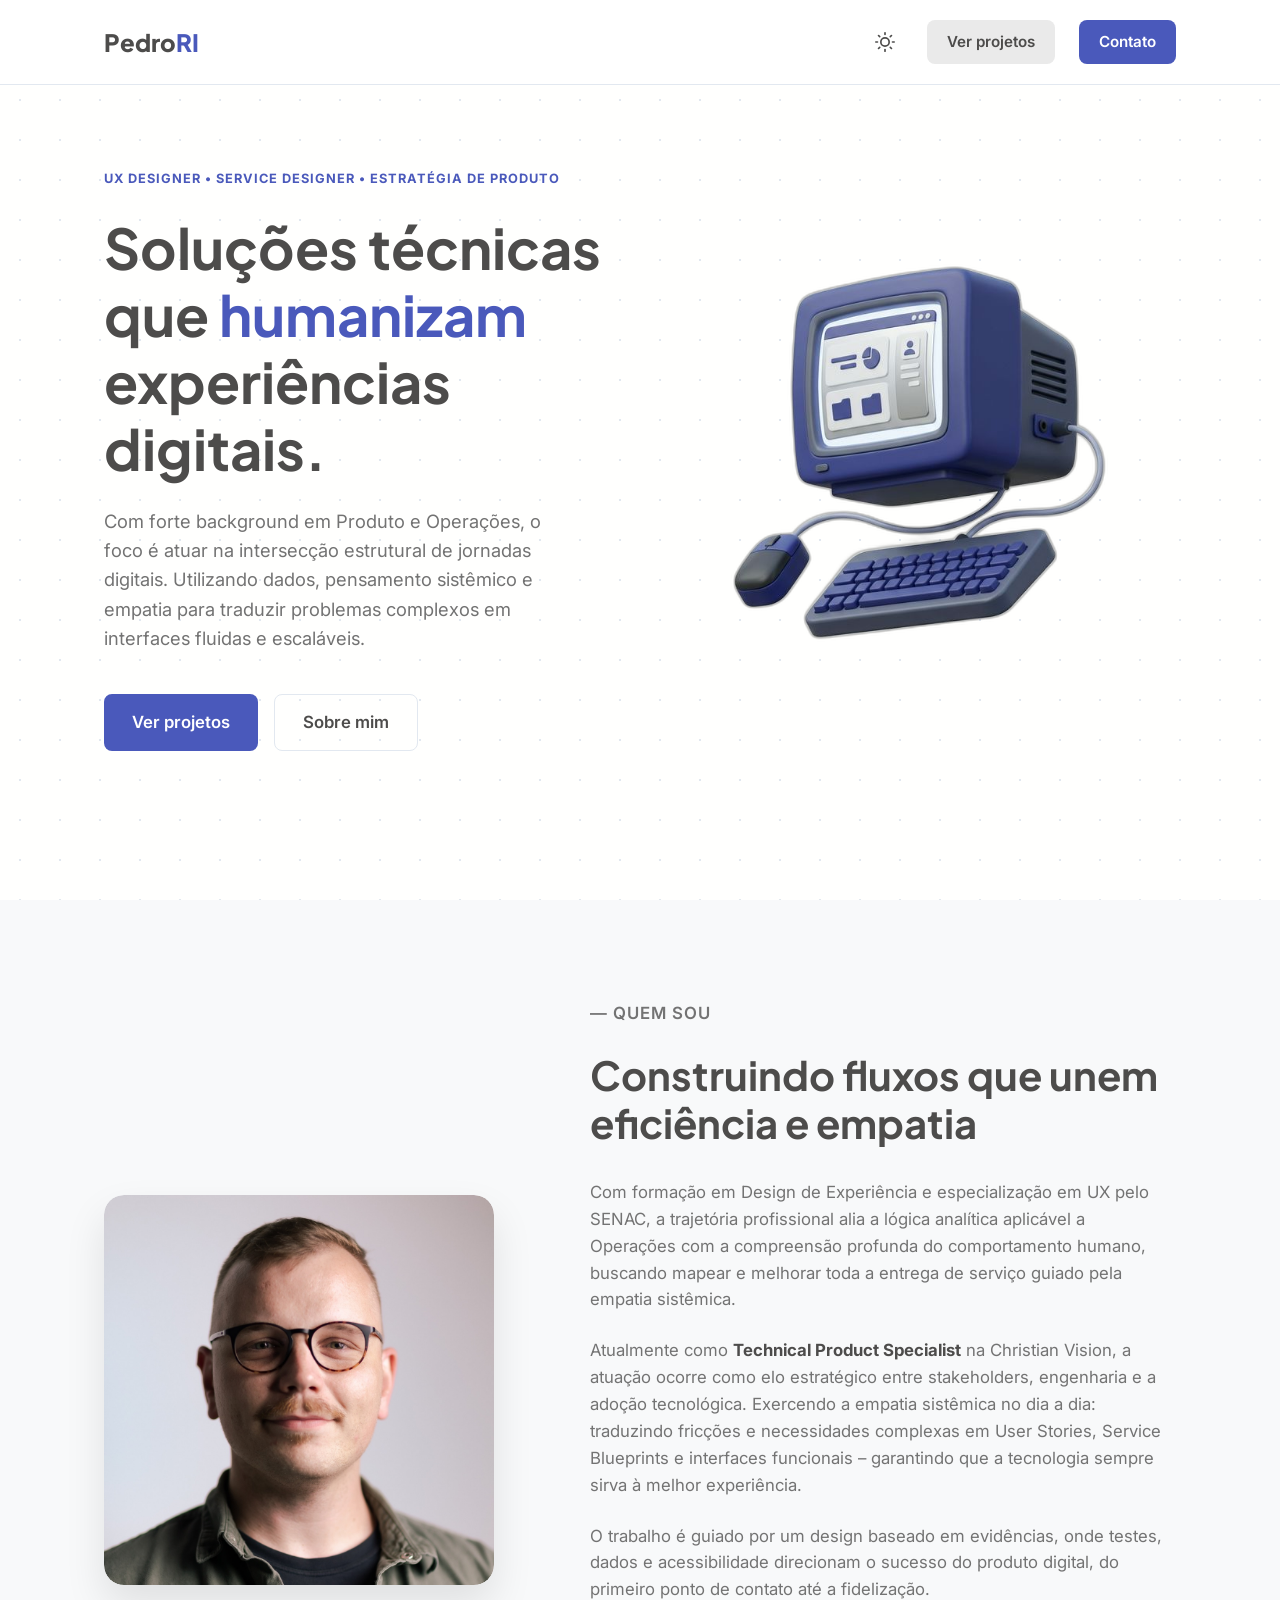
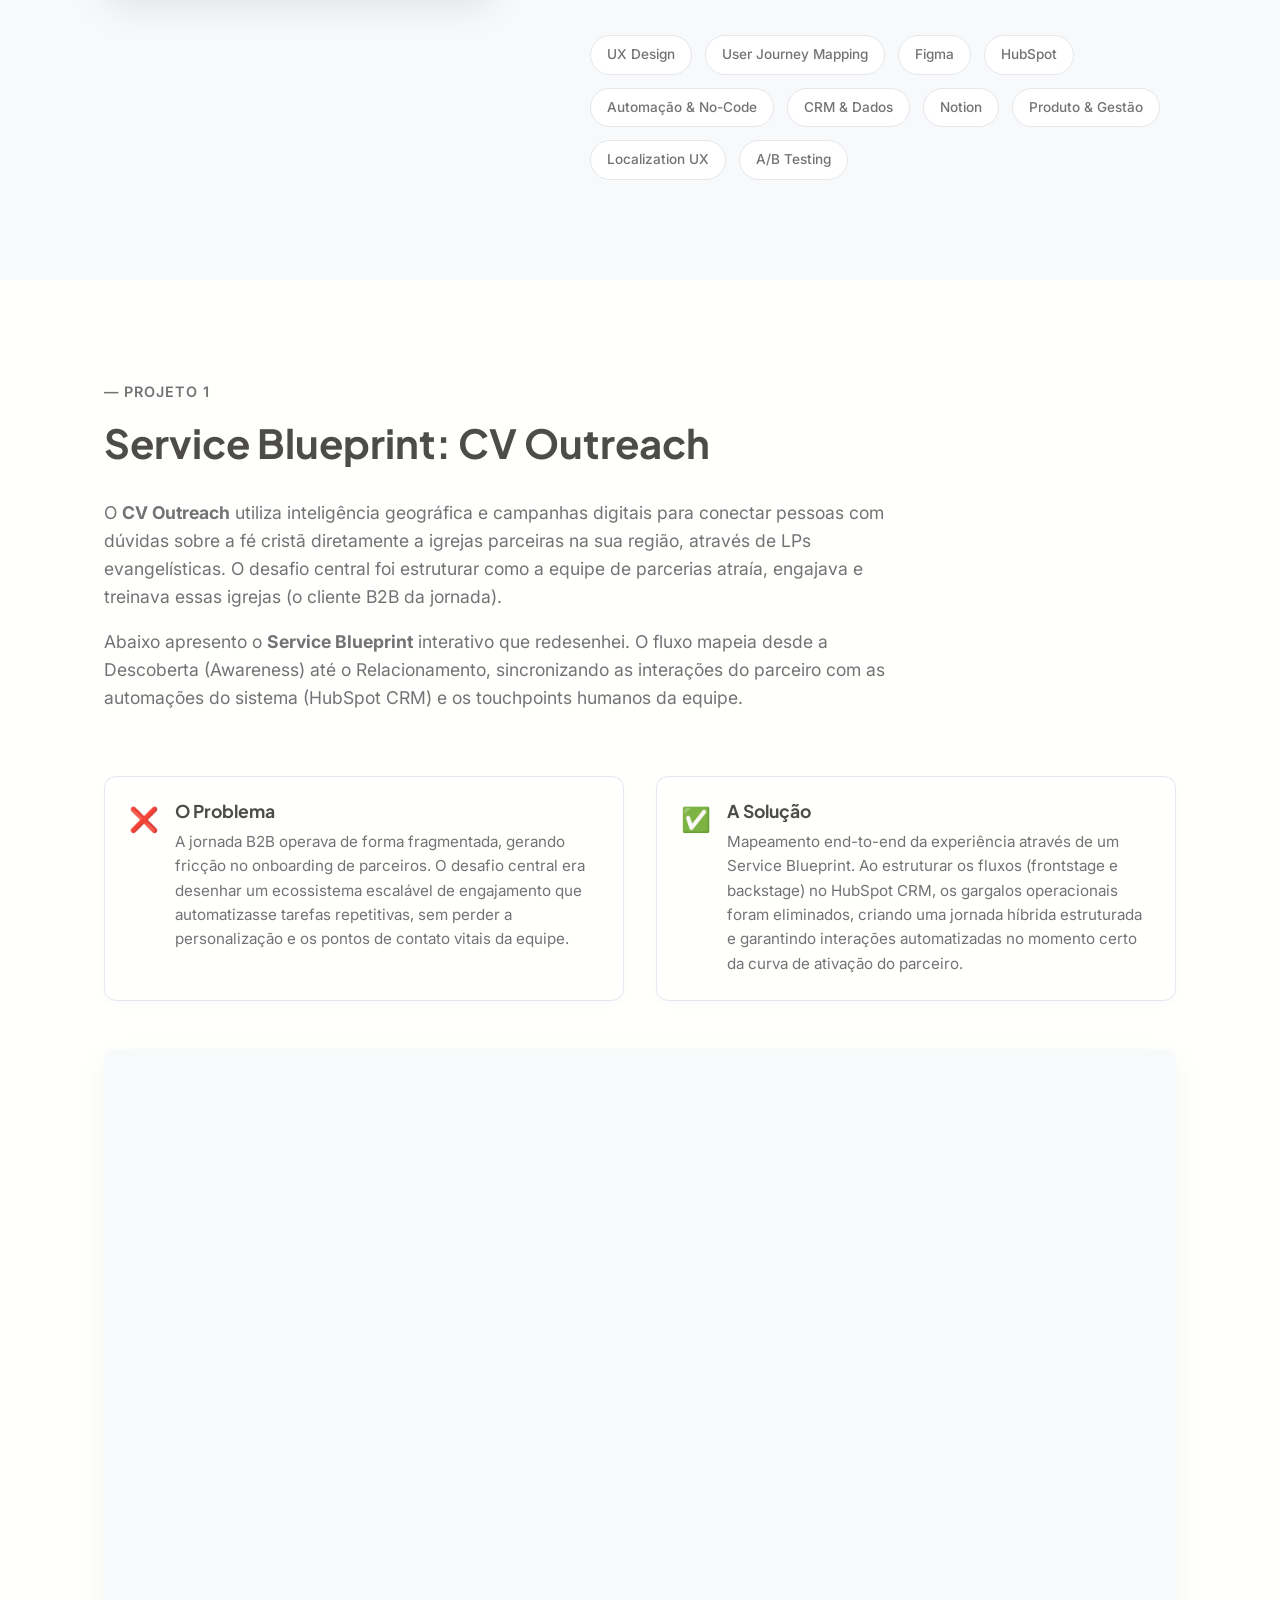
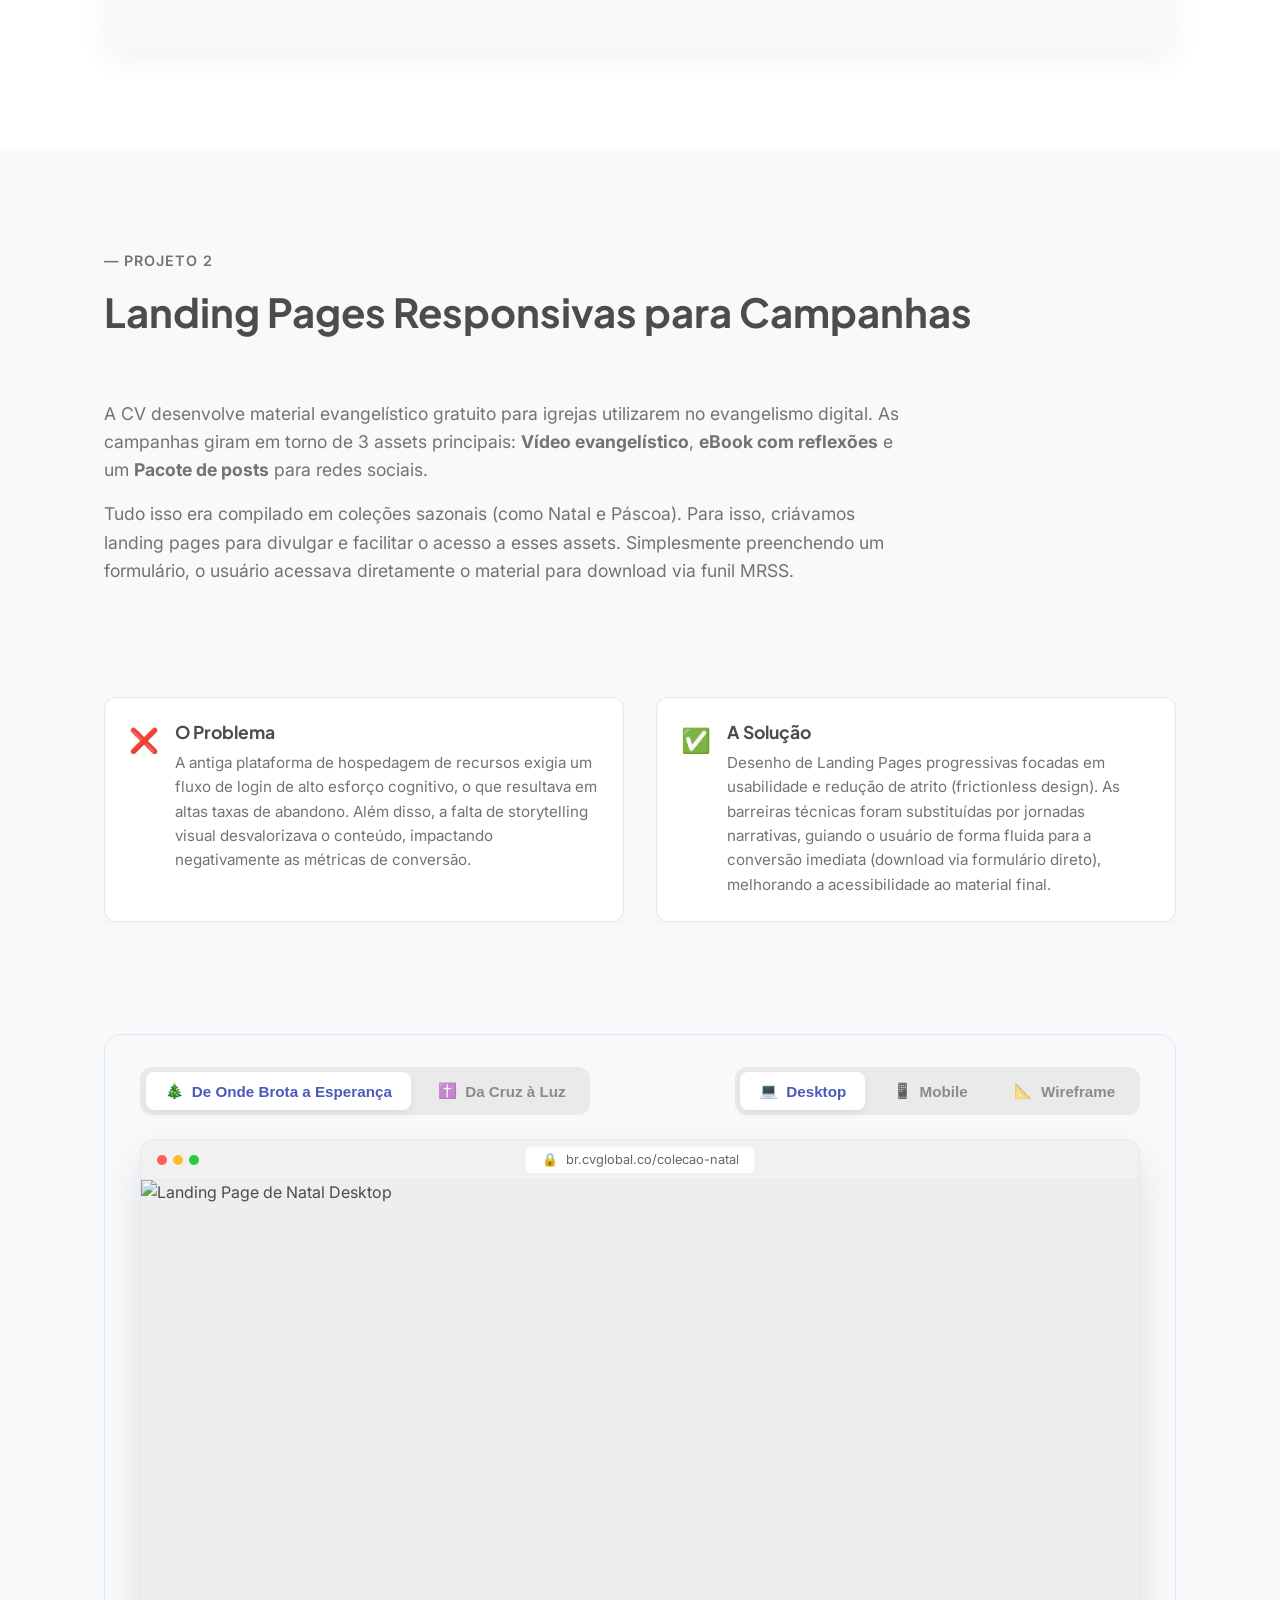
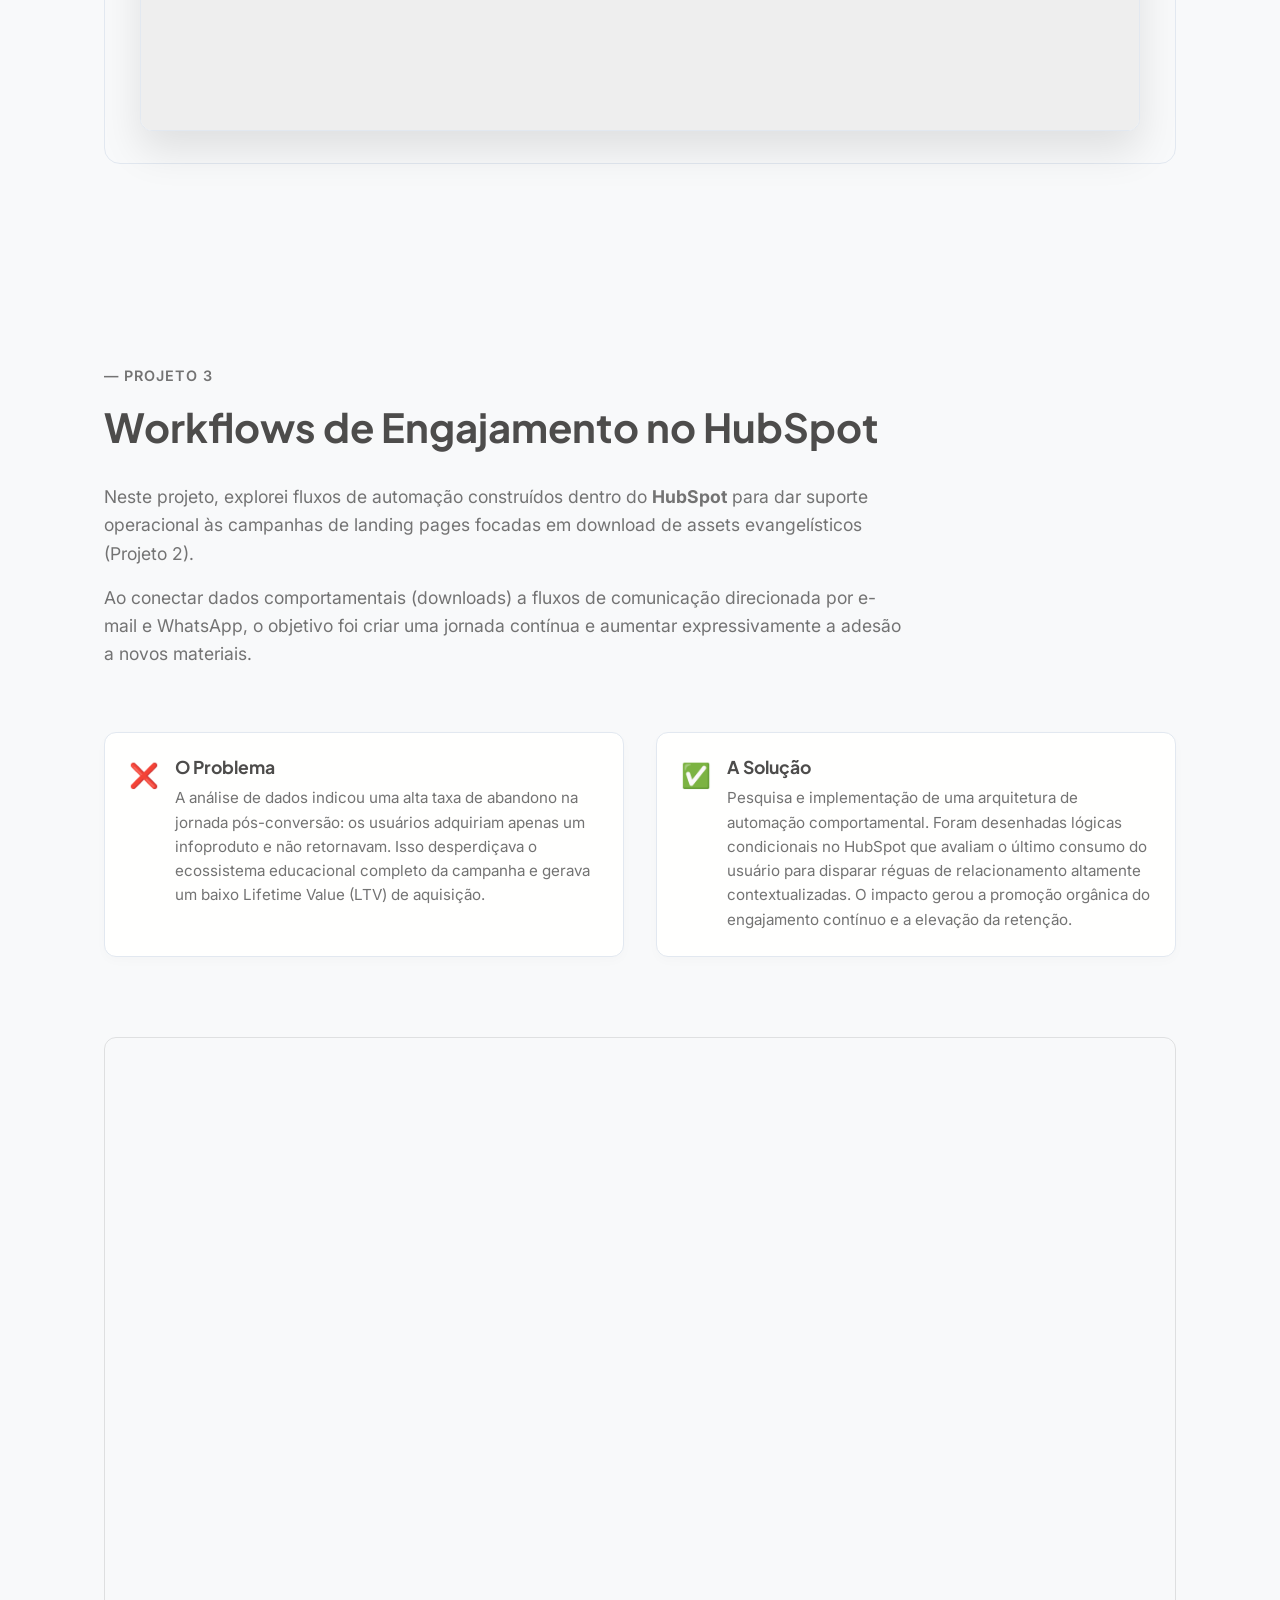
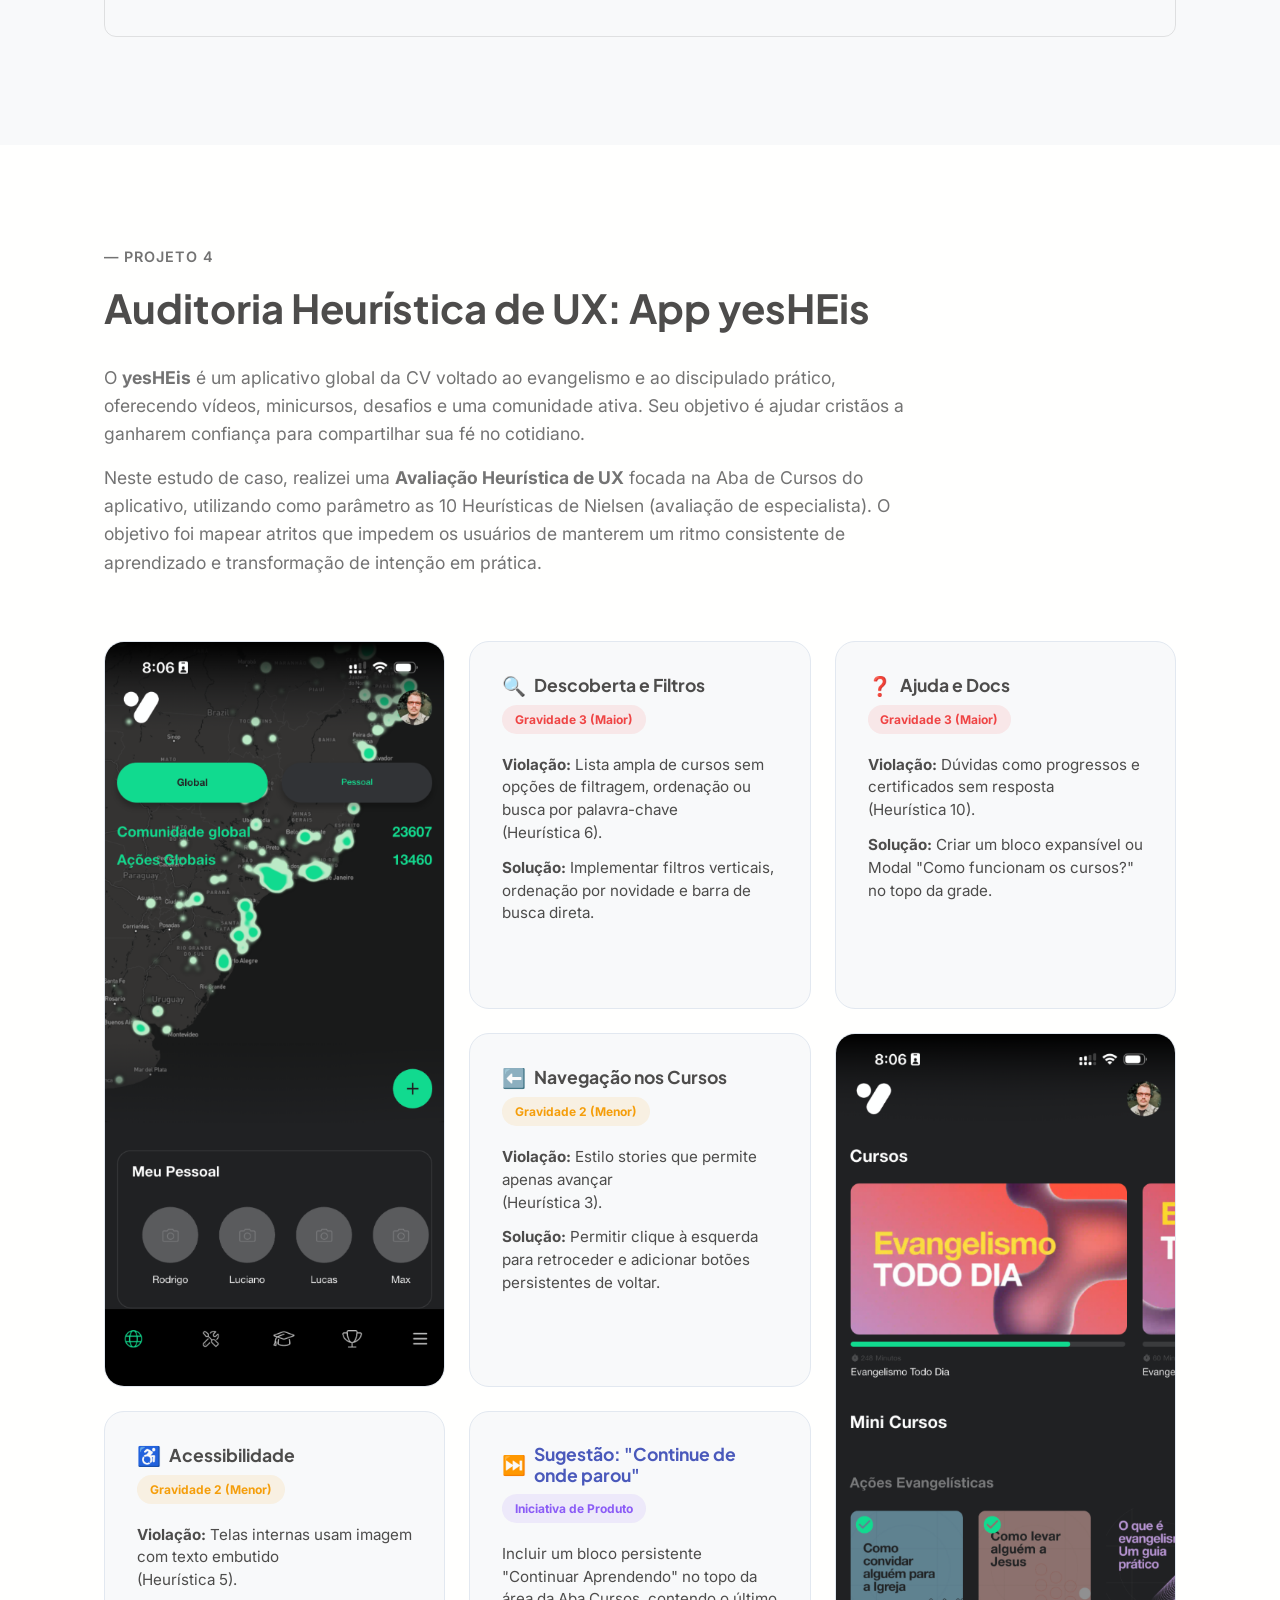
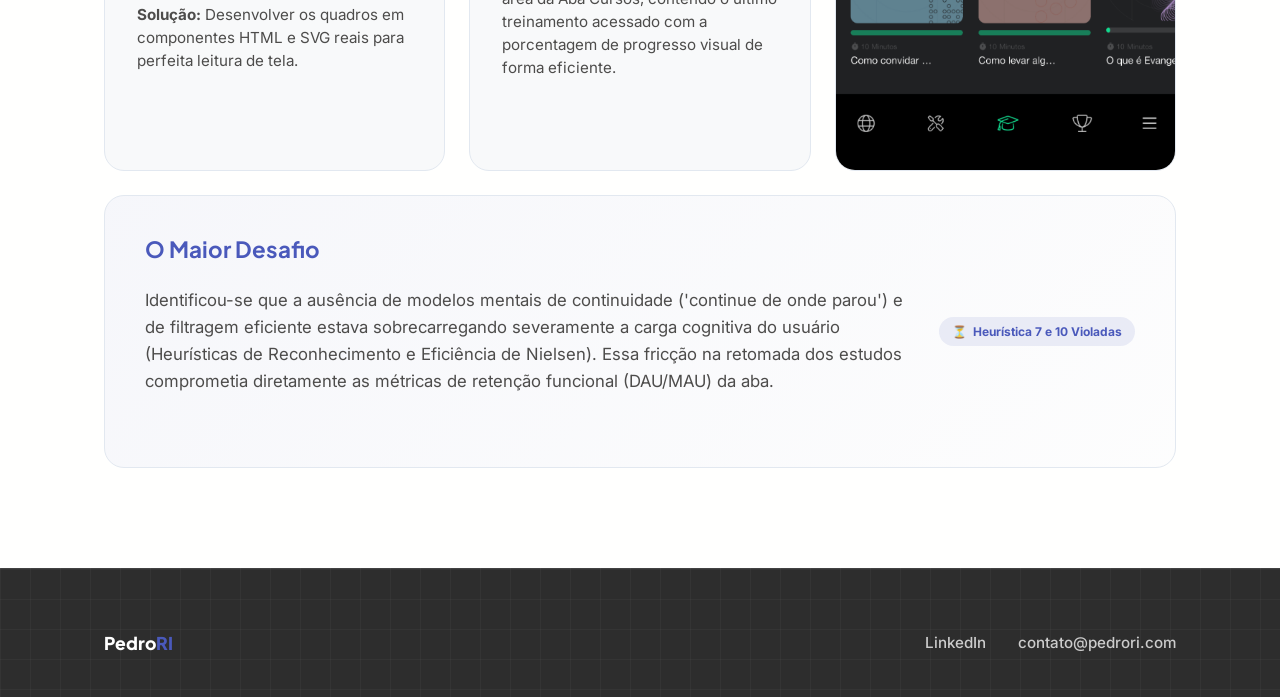
==== commit af98b5e8: "Refactor copy to neutral Pleno tone, add favicon, tweak hero & mobile grid order" ====
--- a/index.html
+++ b/index.html
@@ -12,6 +12,9 @@
     <link
         href="https://fonts.googleapis.com/css2?family=Inter:wght@300;400;500;600&family=Plus+Jakarta+Sans:wght@500;600;700;800&display=swap"
         rel="stylesheet">
+
+    <!-- Favicon -->
+    <link rel="icon" type="image/png" href="assets/favicon.png">
 
     <link rel="stylesheet" href="style.css">
 </head>
@@ -57,12 +60,13 @@
         <section id="hero" class="section hero fade-in">
             <div class="container hero-container">
                 <div class="hero-content">
-                    <p class="hero-subtitle">UX DESIGNER • TECHNICAL PRODUCT SPECIALIST • MARKETING OPERATIONS</p>
+                    <p class="hero-subtitle">UX DESIGNER • SERVICE DESIGNER • ESTRATÉGIA DE PRODUTO</p>
                     <h1 class="hero-title">Soluções técnicas que <span
                             style="color: var(--color-primary);">humanizam</span> experiências digitais.</h1>
-                    <p class="hero-description">Atuo na intersecção entre Design, Produto e Operações. Transformo
-                        desafios de negócio em interfaces intuitivas, unindo dados, empatia e visão estratégica para
-                        entregar impacto real.</p>
+                    <p class="hero-description">Com forte background em Produto e Operações, o foco é atuar na
+                        intersecção
+                        estrutural de jornadas digitais. Utilizando dados, pensamento sistêmico e empatia para traduzir
+                        problemas complexos em interfaces fluidas e escaláveis.</p>
                     <div class="hero-actions">
                         <a href="#projeto-1" class="btn btn-primary btn-lg">Ver projetos</a>
                         <a href="#sobre" class="btn btn-outline btn-lg">Sobre mim</a>
@@ -85,16 +89,20 @@
                 </div>
                 <div class="sobre-content">
                     <p class="section-label">— QUEM SOU</p>
-                    <h2 class="section-title">Designer que pensa como estrategista</h2>
-                    <p>Designer e pós-graduando em UX Design no SENAC Brasil. Especialista em <strong>arquitetar
-                            soluções técnicas e otimizar jornadas de usuário</strong>, minha experiência transita entre
-                        Produto, Engenharia e Sucesso do Cliente.</p>
-                    <p>Utilizo a lógica de Operações e o repertório das Ciências Humanas para aplicar <strong>dados e IA
-                            em estratégias</strong> que garantem a usabilidade de produtos digitais complexos — do
-                        primeiro toque até a fidelização.</p>
-                    <p>Atualmente como <strong>Technical Product Specialist</strong> na Christian Vision, atuo como elo
-                        entre stakeholders e engenharia, traduzindo necessidades complexas em User Stories, fluxogramas
-                        e documentação funcional centrada no usuário.</p>
+                    <h2 class="section-title">Construindo fluxos que unem eficiência e empatia</h2>
+                    <p>Com formação em Design de Experiência e especialização em UX pelo SENAC, a trajetória
+                        profissional alia a
+                        lógica analítica aplicável a Operações com a compreensão profunda do comportamento humano,
+                        buscando mapear e melhorar toda a entrega de serviço guiado pela empatia sistêmica.</p>
+                    <p>Atualmente como <strong>Technical Product Specialist</strong> na Christian Vision, a atuação
+                        ocorre como
+                        elo estratégico entre stakeholders, engenharia e a adoção tecnológica. Exercendo a empatia
+                        sistêmica no dia a dia: traduzindo fricções e necessidades complexas em User Stories, Service
+                        Blueprints e interfaces funcionais – garantindo que a tecnologia sempre sirva à melhor
+                        experiência.</p>
+                    <p>O trabalho é guiado por um design baseado em evidências, onde testes, dados e acessibilidade
+                        direcionam o sucesso do
+                        produto digital, do primeiro ponto de contato até a fidelização.</p>
 
                     <div class="skills-tags">
                         <span class="tag">UX Design</span>
@@ -116,7 +124,7 @@
         <section id="projeto-1" class="section projeto fade-in">
             <div class="container project-container">
                 <p class="section-label">— PROJETO 1</p>
-                <h2 class="section-title">Jornada de Ativação: CV Outreach</h2>
+                <h2 class="section-title">Service Blueprint: CV Outreach</h2>
 
                 <div class="project-description">
                     <p>O <strong>CV Outreach</strong> utiliza inteligência geográfica e campanhas digitais para conectar
@@ -133,22 +141,21 @@
                         <div class="ps-icon">❌</div>
                         <div class="ps-content">
                             <h3>O Problema</h3>
-                            <p>A jornada do parceiro B2B carecia de um mapeamento claro e de automações de comunicação
-                                (e-mail e WhatsApp), operando de maneira fragmentada. O desafio principal era
-                                estabelecer um fluxo de engajamento escalável que eliminasse a sobrecarga técnica, mas
-                                que ainda garantisse e valorizasse pontos de contato humano essenciais — como o
-                                onboarding guiado e follow-ups estratégicos personalizados.</p>
+                            <p>A jornada B2B operava de forma fragmentada, gerando fricção no
+                                onboarding de parceiros. O desafio central era desenhar um ecossistema escalável de
+                                engajamento que automatizasse tarefas repetitivas, sem perder a personalização e os
+                                pontos de contato vitais da equipe.</p>
                         </div>
                     </div>
                     <div class="ps-card">
                         <div class="ps-icon">✅</div>
                         <div class="ps-content">
                             <h3>A Solução</h3>
-                            <p>Mapear a jornada de ponta a ponta através de um Service Blueprint detalhado e orquestrar
-                                workflows de automação no HubSpot CRM. Essa reestruturação digital removeu os gargalos
-                                operacionais da equipe, dinamizando o fluxo de trabalho diário e criando um ecossistema
-                                perfeito entre comunicações automatizadas em larga escala e touchpoints humanos de alto
-                                valor.</p>
+                            <p>Mapeamento end-to-end da experiência através de um Service Blueprint. Ao estruturar os
+                                fluxos (frontstage e backstage) no HubSpot CRM, os
+                                gargalos operacionais foram eliminados, criando uma jornada híbrida estruturada e
+                                garantindo interações automatizadas
+                                no momento certo da curva de ativação do parceiro.</p>
                         </div>
                     </div>
                 </div>
@@ -185,20 +192,21 @@
                         <div class="ps-icon">❌</div>
                         <div class="ps-content">
                             <h3>O Problema</h3>
-                            <p>A plataforma anterior de hospedagem de recursos apresentava barreiras de usabilidade,
-                                gerando atritos frequentes para os usuários (como dificuldades no login e recuperação de
-                                senha). Além disso, as limitações estruturais inviabilizavam a criação de narrativas
-                                visuais envolventes, o que prejudicava o engajamento e a conversão dos materiais.</p>
+                            <p>A antiga plataforma de hospedagem de recursos exigia um fluxo de login de alto
+                                esforço cognitivo, o que resultava em altas taxas de abandono. Além disso,
+                                a falta de storytelling visual desvalorizava o conteúdo, impactando negativamente
+                                as métricas de conversão.</p>
                         </div>
                     </div>
                     <div class="ps-card">
                         <div class="ps-icon">✅</div>
                         <div class="ps-content">
                             <h3>A Solução</h3>
-                            <p>Desenvolver Landing Pages dedicadas, focadas em usabilidade e design visualmente
-                                atrativo. Essa abordagem eliminou as fricções técnicas de acesso e permitiu a construção
-                                de jornadas narrativas claras, guiando o usuário e comunicando o valor do material de
-                                forma direta e otimizada para conversão.</p>
+                            <p>Desenho de Landing Pages progressivas focadas em usabilidade e redução de
+                                atrito (frictionless design). As barreiras técnicas foram substituídas por jornadas
+                                narrativas,
+                                guiando o usuário de forma fluida para a conversão imediata (download via formulário
+                                direto), melhorando a acessibilidade ao material final.</p>
                         </div>
                     </div>
                 </div>
@@ -422,20 +430,20 @@
                         <div class="ps-icon">❌</div>
                         <div class="ps-content">
                             <h3>O Problema</h3>
-                            <p>Os dados do HubSpot mostraram que muitos usuários baixavam apenas o primeiro asset de uma
-                                campanha e não retornavam para utilizar os demais materiais complementares disponíveis,
-                                reduzindo o LTV (Lifetime Value) da campanha e o impacto da jornada educacional
-                                pretendida.</p>
+                            <p>A análise de dados indicou uma alta taxa de abandono na jornada pós-conversão: os
+                                usuários adquiriam apenas um infoproduto e não retornavam. Isso desperdiçava o
+                                ecossistema educacional completo da campanha e gerava um baixo Lifetime Value (LTV) de
+                                aquisição.</p>
                         </div>
                     </div>
                     <div class="ps-card">
                         <div class="ps-icon">✅</div>
                         <div class="ps-content">
                             <h3>A Solução</h3>
-                            <p>A solução estratégica envolveu mapear e construir workflows comportamentais que
-                                identificavam o último download do usuário, disparando então comunicações personalizadas
-                                e sequenciais nos dias seguintes para relembrar o material anterior e promover o acesso
-                                orgânico aos outros assets não baixados.</p>
+                            <p>Pesquisa e implementação de uma arquitetura de automação comportamental. Foram desenhadas
+                                lógicas condicionais no HubSpot que avaliam o último consumo do usuário para disparar
+                                réguas de relacionamento altamente contextualizadas. O impacto gerou a promoção
+                                orgânica do engajamento contínuo e a elevação da retenção.</p>
                         </div>
                     </div>
                 </div>
@@ -504,6 +512,18 @@
                         </div>
                     </div>
 
+                    <!-- ajuda -->
+                    <div class="bento-card text-card" style="grid-area: ajuda;">
+                        <h3><span class="heuristic-icon">❓</span> Ajuda e Docs</h3>
+                        <span class="heuristic-tag red">Gravidade 3 (Maior)</span>
+                        <div class="bento-desc">
+                            <p><strong>Violação:</strong> Dúvidas como progressos e certificados sem
+                                resposta<br>(Heurística 10).</p>
+                            <p><strong>Solução:</strong> Criar um bloco expansível ou Modal "Como funcionam os cursos?"
+                                no topo da grade.</p>
+                        </div>
+                    </div>
+
                     <!-- sugestao -->
                     <div class="bento-card text-card" style="grid-area: sugestao;">
                         <h3 class="product-title"><span class="heuristic-icon">⏭️</span> Sugestão: "Continue de onde
@@ -516,18 +536,6 @@
                         </div>
                     </div>
 
-                    <!-- ajuda -->
-                    <div class="bento-card text-card" style="grid-area: ajuda;">
-                        <h3><span class="heuristic-icon">❓</span> Ajuda e Docs</h3>
-                        <span class="heuristic-tag red">Gravidade 3 (Maior)</span>
-                        <div class="bento-desc">
-                            <p><strong>Violação:</strong> Dúvidas como progressos e certificados sem
-                                resposta<br>(Heurística 10).</p>
-                            <p><strong>Solução:</strong> Criar um bloco expansível ou Modal "Como funcionam os cursos?"
-                                no topo da grade.</p>
-                        </div>
-                    </div>
-
                     <!-- img-right -->
                     <div class="bento-card bento-img-card" style="grid-area: img-right;">
                         <img src="assets/yesheis_courses.png" alt="Aba de Cursos yesHEis" class="bento-img">
@@ -539,9 +547,12 @@
                     <div class="bento-card hero-card horizontal">
                         <div class="hero-content">
                             <h3 class="hero-title-bento">O Maior Desafio</h3>
-                            <p>A falta de filtros, sistema de busca e um mecanismo de "continue de onde parou" força o
-                                usuário a memorizar seu progresso, aumentando significativamente a carga cognitiva e o
-                                tempo de navegação na aba de estudos.</p>
+                            <p>Identificou-se que a ausência de modelos mentais de continuidade ('continue de onde
+                                parou')
+                                e de filtragem eficiente estava sobrecarregando severamente a carga cognitiva do usuário
+                                (Heurísticas de Reconhecimento e Eficiência de Nielsen). Essa fricção na retomada dos
+                                estudos comprometia diretamente as métricas de retenção funcional (DAU/MAU) da aba.
+                            </p>
                         </div>
                         <div class="hero-footer">
                             <span class="heuristic-tag blue"><span class="tag-icon">⏳</span> Heurística 7 e 10
--- a/style.css
+++ b/style.css
@@ -638,11 +638,9 @@
 /* Responsividade do Bento Masonry */
 @media (max-width: 900px) {
     .bento-masonry {
+        display: flex;
         flex-direction: column;
-    }
-
-    .bento-col {
-        width: 100%;
+        align-items: stretch;
     }
 
     .hero-card.horizontal {
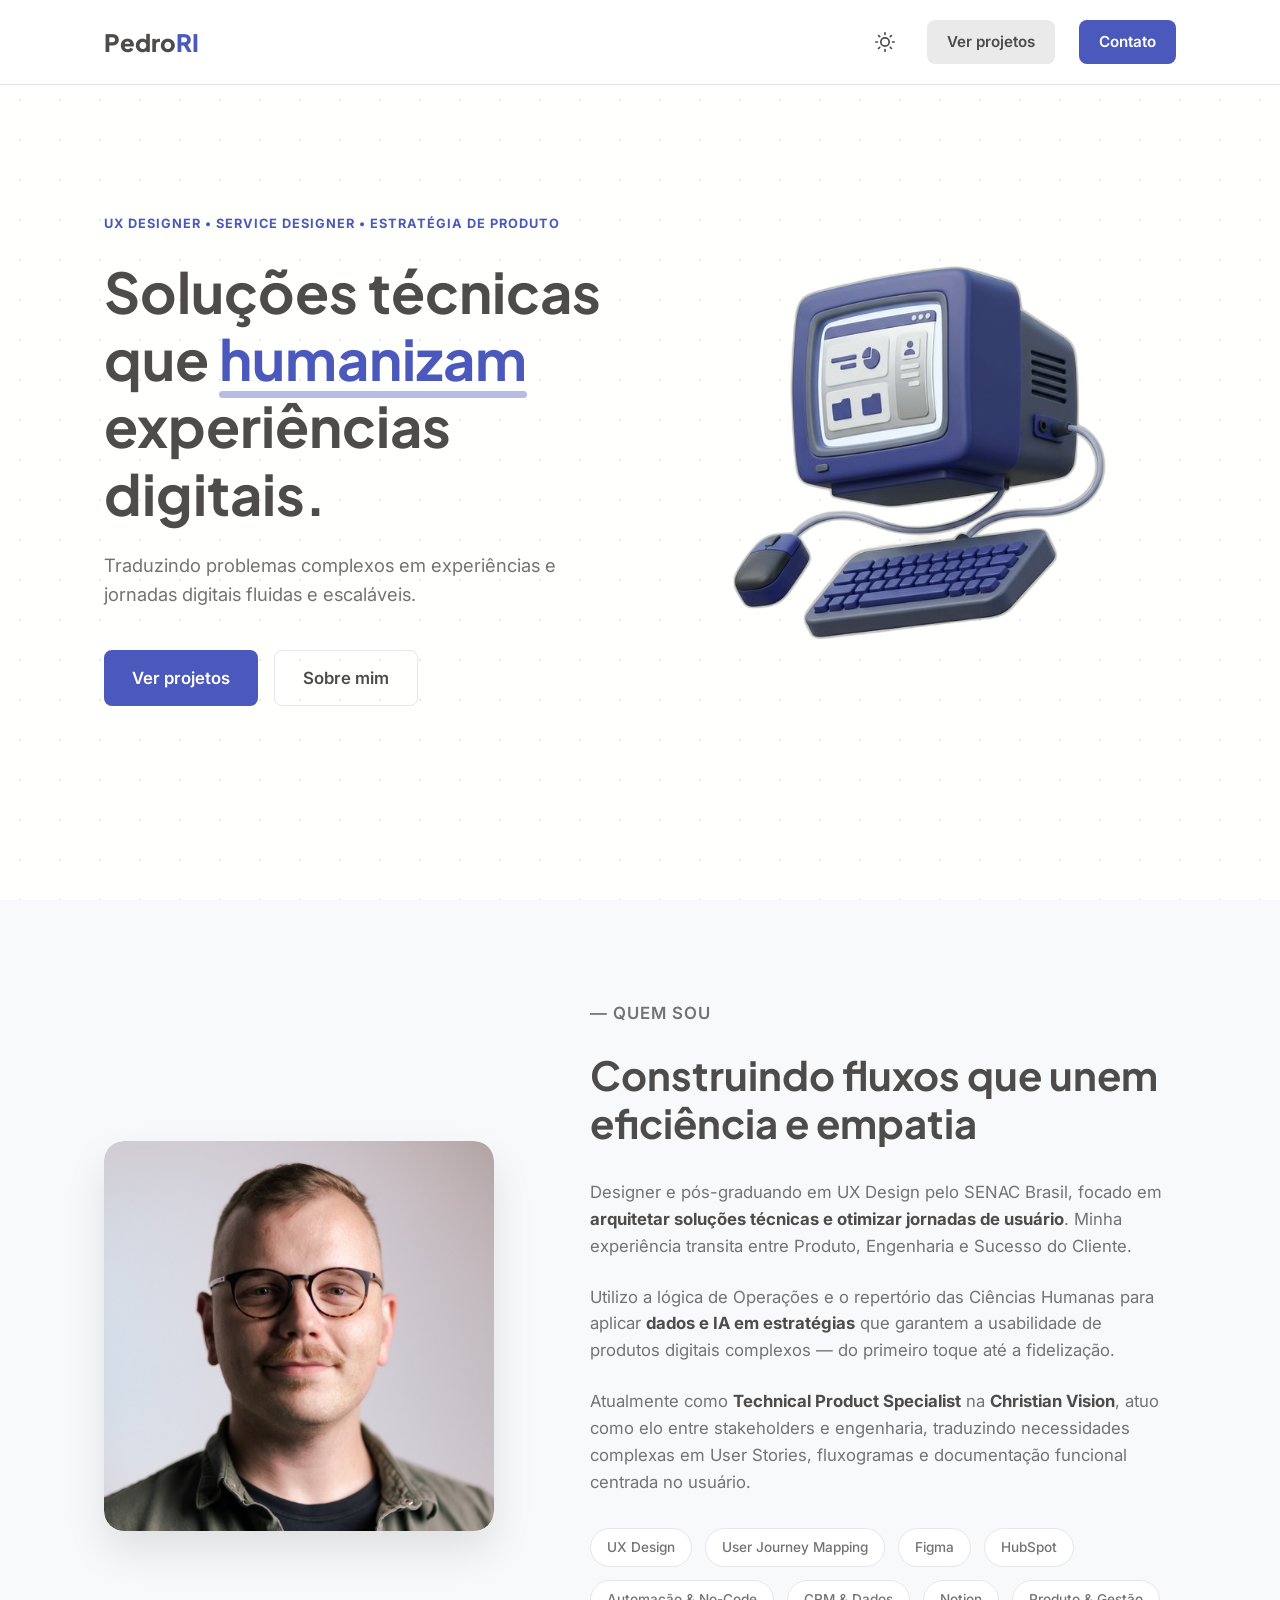
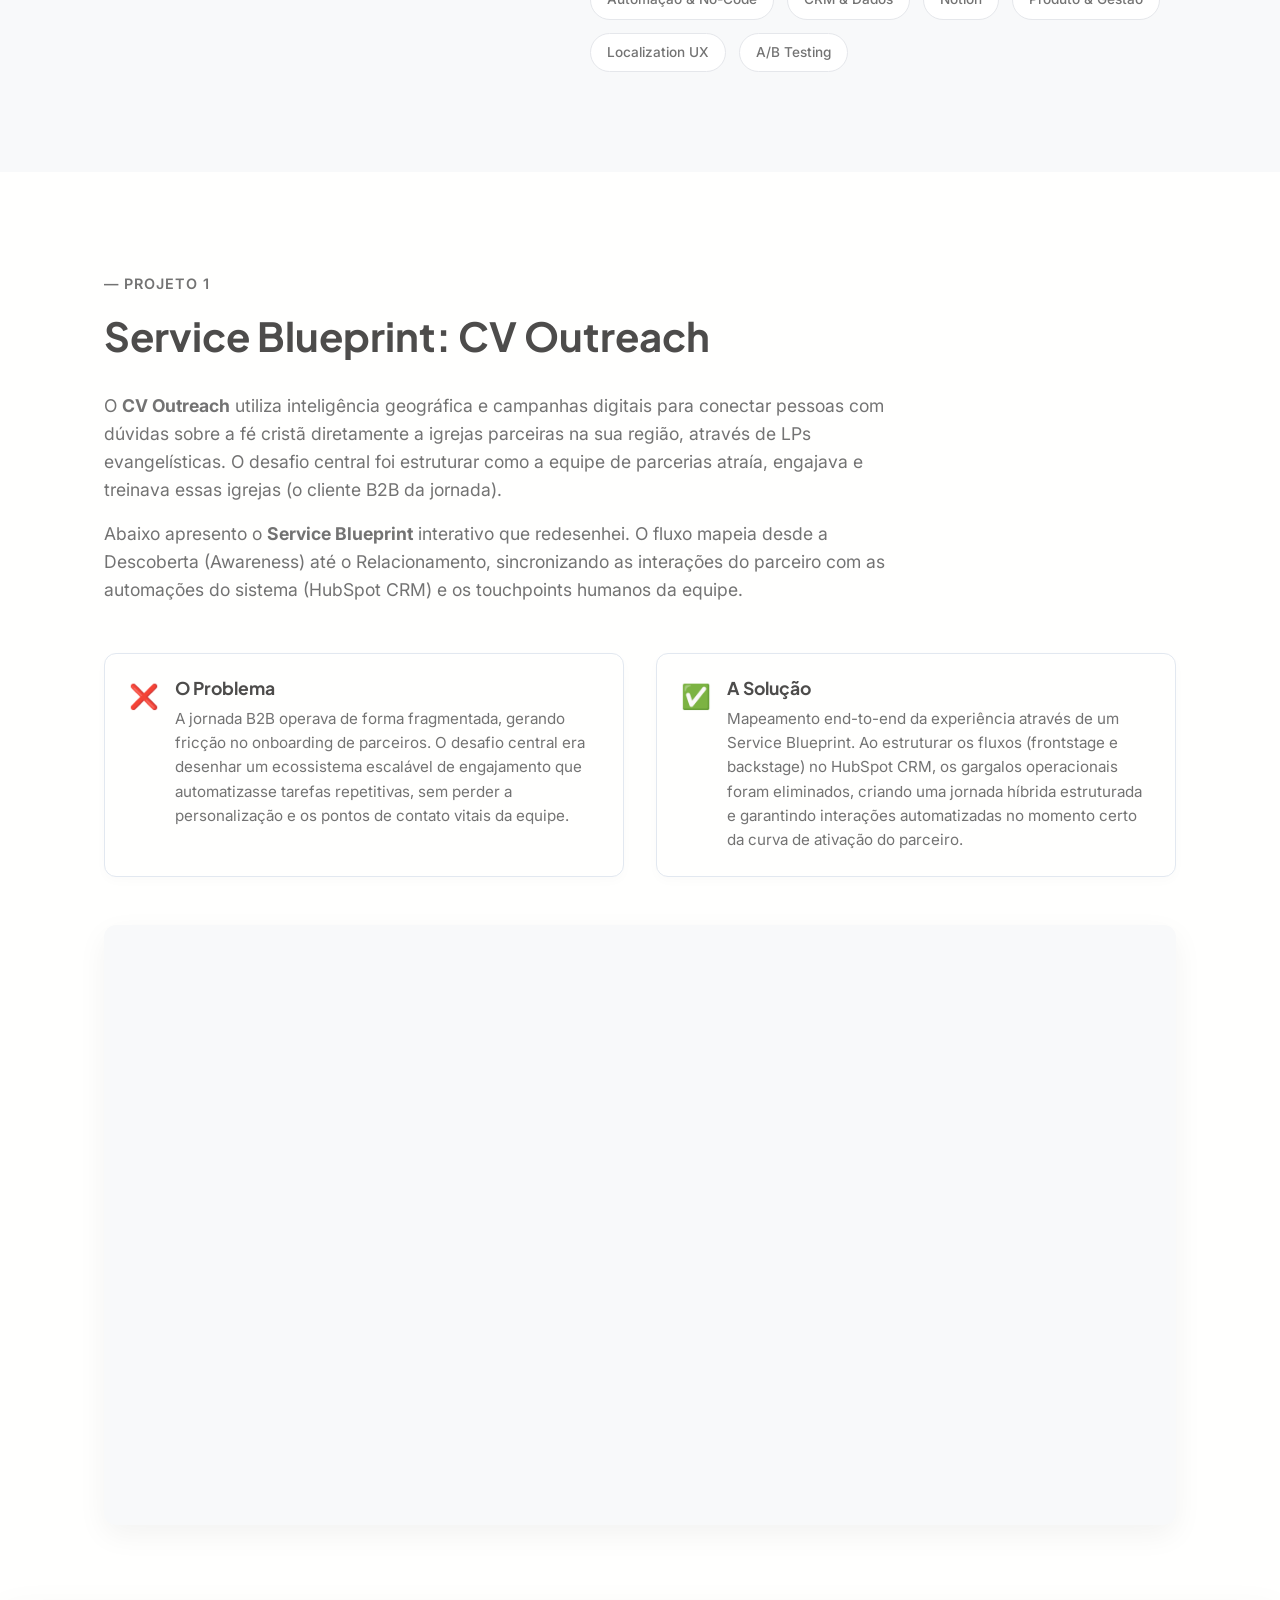
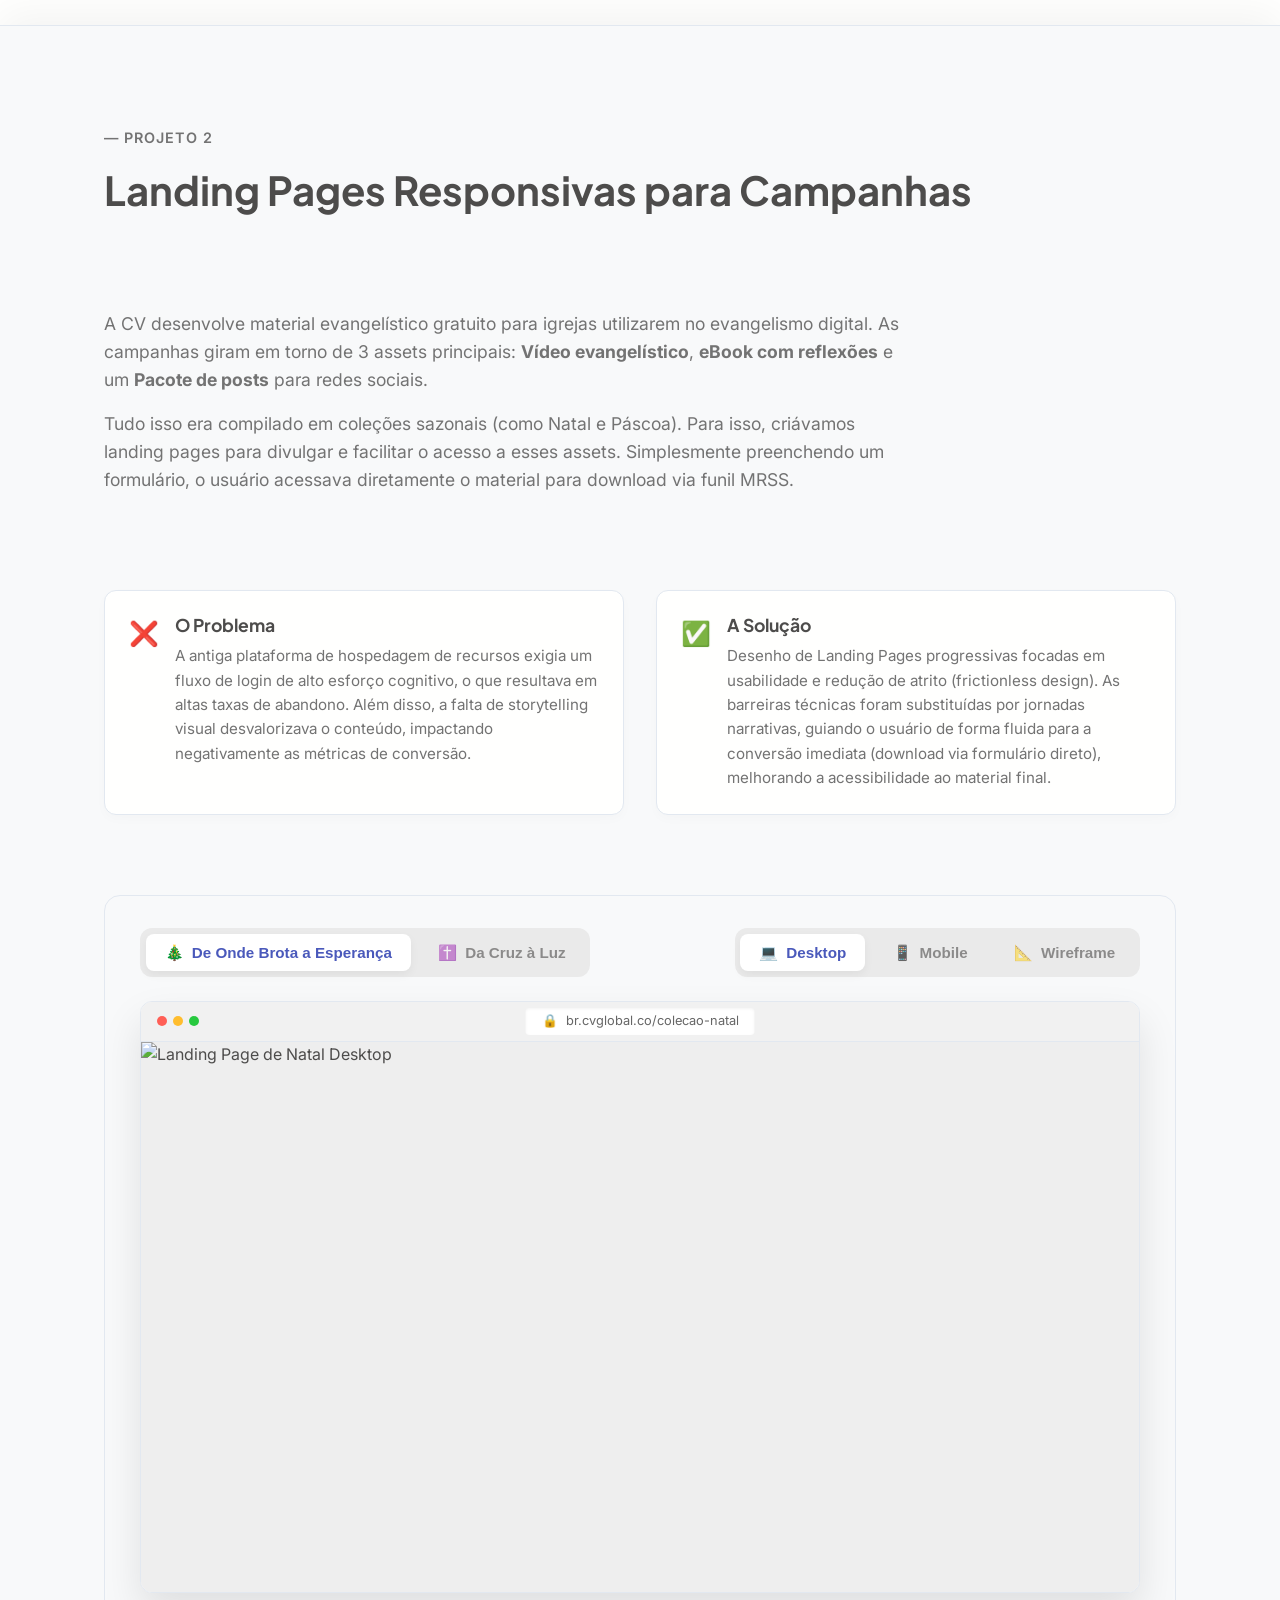
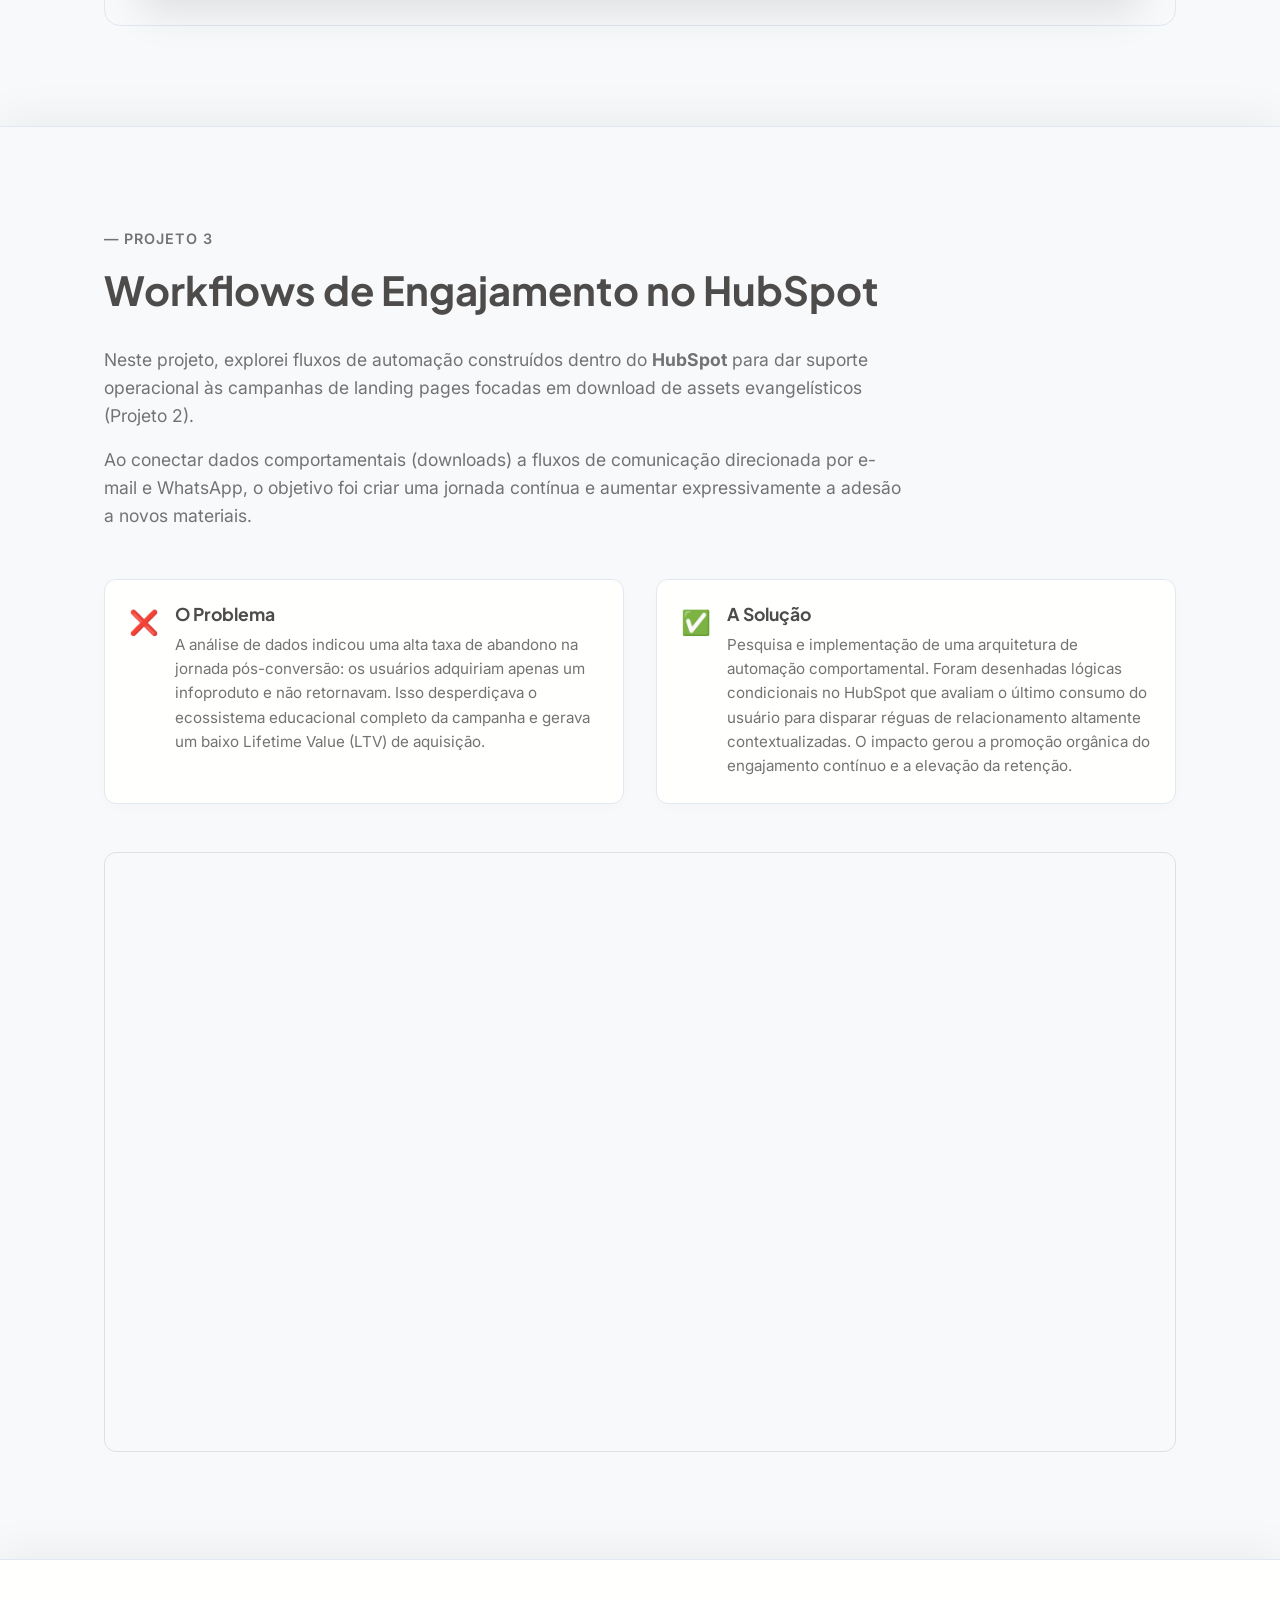
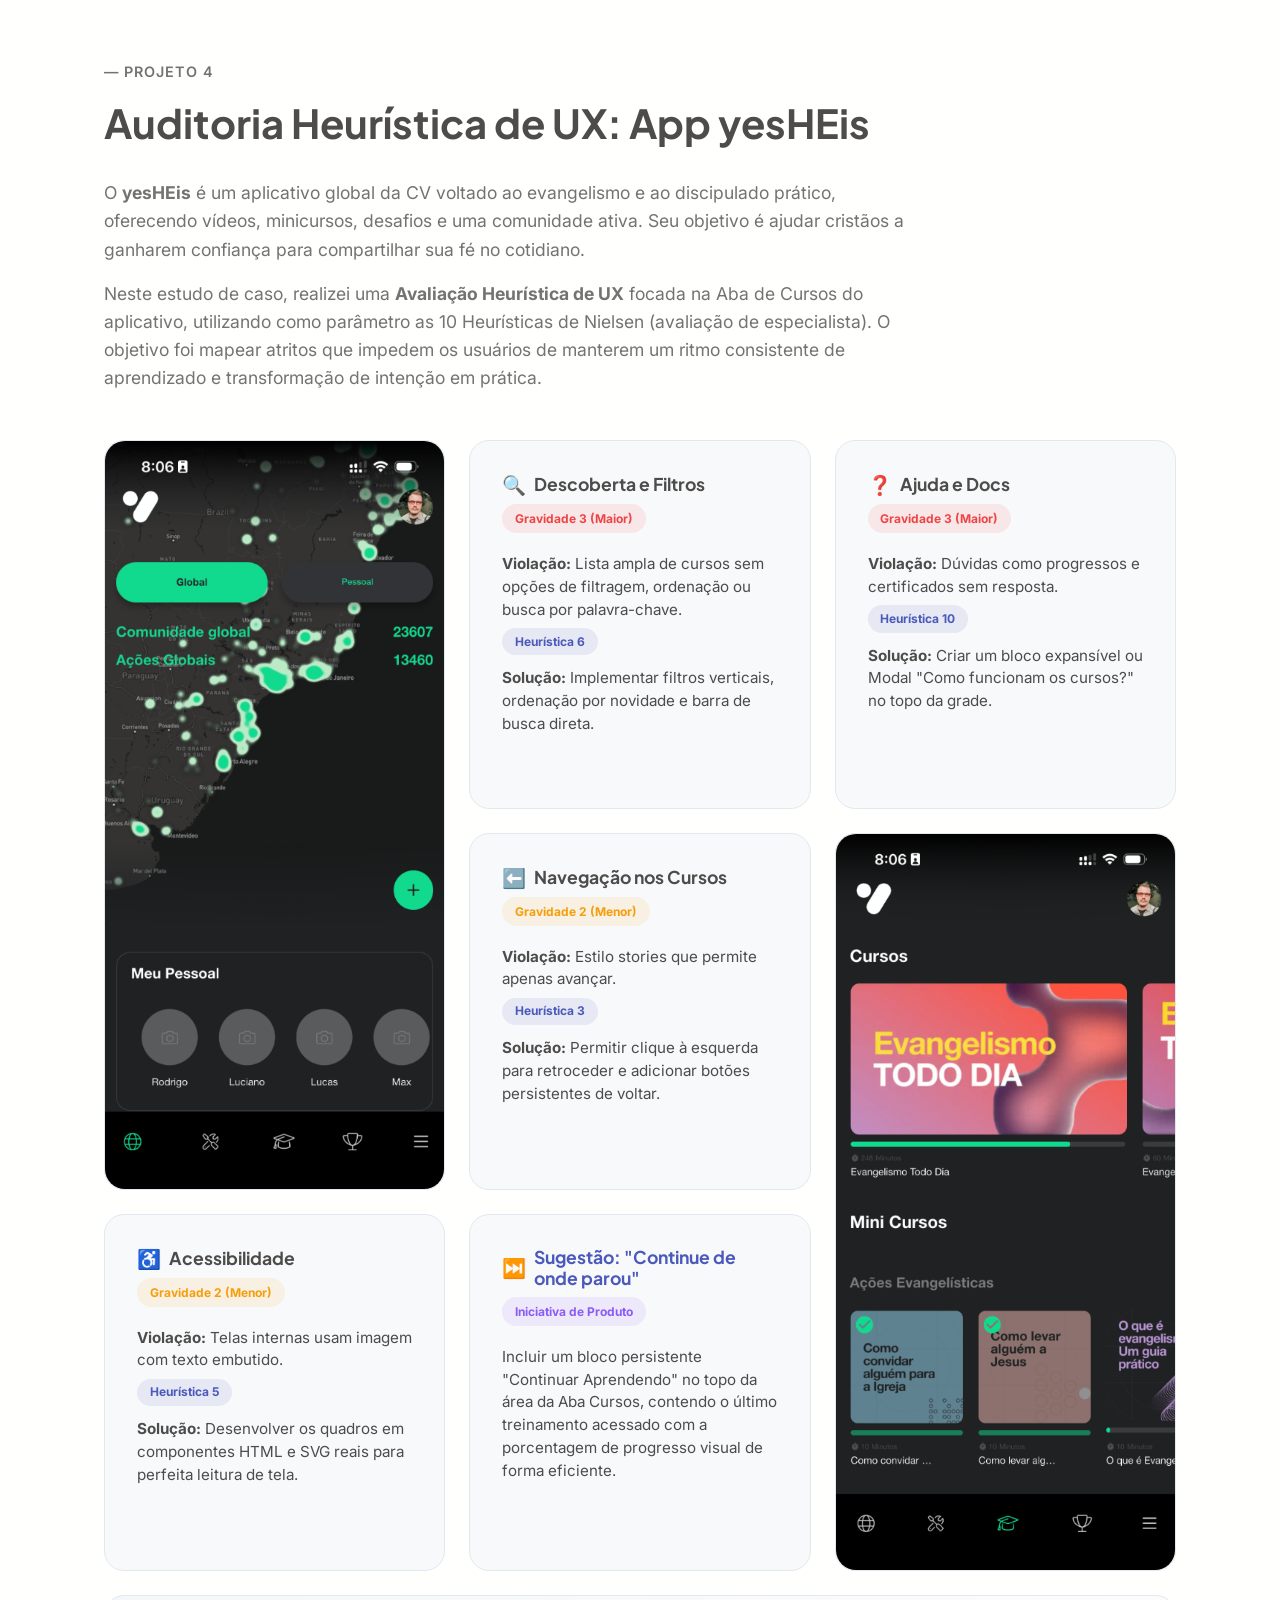
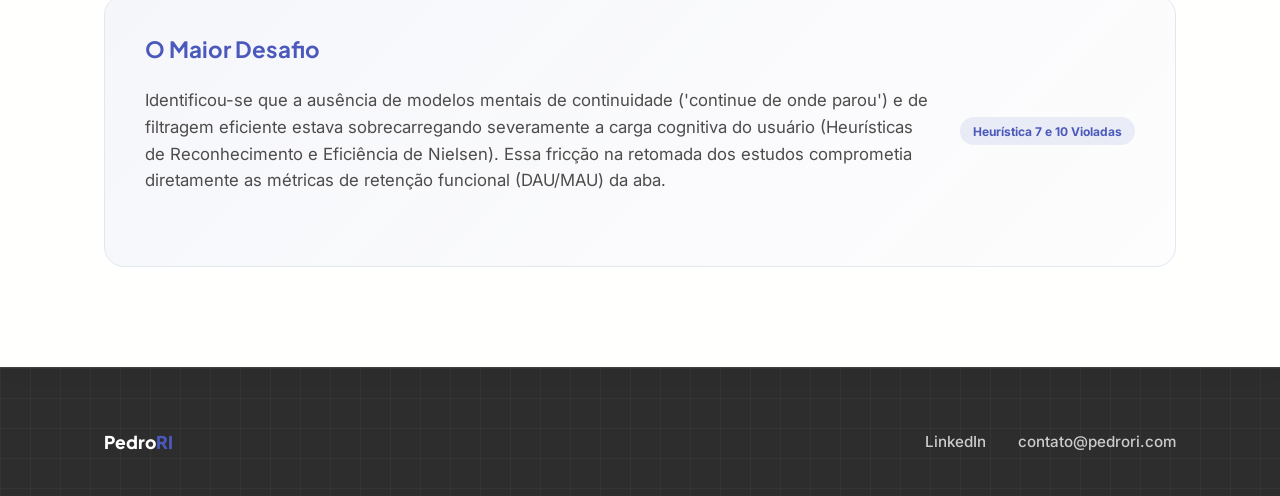
==== commit 8a91f1a9: "feat: fix animations, spacing, and add project logos" ====
--- a/index.html
+++ b/index.html
@@ -61,12 +61,10 @@
             <div class="container hero-container">
                 <div class="hero-content">
                     <p class="hero-subtitle">UX DESIGNER • SERVICE DESIGNER • ESTRATÉGIA DE PRODUTO</p>
-                    <h1 class="hero-title">Soluções técnicas que <span
+                    <h1 class="hero-title">Soluções técnicas que <span class="animated-underline"
                             style="color: var(--color-primary);">humanizam</span> experiências digitais.</h1>
-                    <p class="hero-description">Com forte background em Produto e Operações, o foco é atuar na
-                        intersecção
-                        estrutural de jornadas digitais. Utilizando dados, pensamento sistêmico e empatia para traduzir
-                        problemas complexos em interfaces fluidas e escaláveis.</p>
+                    <p class="hero-description">Traduzindo problemas complexos em experiências e jornadas digitais
+                        fluidas e escaláveis.</p>
                     <div class="hero-actions">
                         <a href="#projeto-1" class="btn btn-primary btn-lg">Ver projetos</a>
                         <a href="#sobre" class="btn btn-outline btn-lg">Sobre mim</a>
@@ -90,19 +88,16 @@
                 <div class="sobre-content">
                     <p class="section-label">— QUEM SOU</p>
                     <h2 class="section-title">Construindo fluxos que unem eficiência e empatia</h2>
-                    <p>Com formação em Design de Experiência e especialização em UX pelo SENAC, a trajetória
-                        profissional alia a
-                        lógica analítica aplicável a Operações com a compreensão profunda do comportamento humano,
-                        buscando mapear e melhorar toda a entrega de serviço guiado pela empatia sistêmica.</p>
-                    <p>Atualmente como <strong>Technical Product Specialist</strong> na Christian Vision, a atuação
-                        ocorre como
-                        elo estratégico entre stakeholders, engenharia e a adoção tecnológica. Exercendo a empatia
-                        sistêmica no dia a dia: traduzindo fricções e necessidades complexas em User Stories, Service
-                        Blueprints e interfaces funcionais – garantindo que a tecnologia sempre sirva à melhor
-                        experiência.</p>
-                    <p>O trabalho é guiado por um design baseado em evidências, onde testes, dados e acessibilidade
-                        direcionam o sucesso do
-                        produto digital, do primeiro ponto de contato até a fidelização.</p>
+                    <p>Designer e pós-graduando em UX Design pelo SENAC Brasil, focado em <strong>arquitetar
+                            soluções técnicas e otimizar jornadas de usuário</strong>. Minha experiência transita entre
+                        Produto, Engenharia e Sucesso do Cliente.</p>
+                    <p>Utilizo a lógica de Operações e o repertório das Ciências Humanas para aplicar <strong>dados e IA
+                            em estratégias</strong> que garantem a usabilidade de produtos digitais complexos — do
+                        primeiro toque até a fidelização.
+                    </p>
+                    <p>Atualmente como <strong>Technical Product Specialist</strong> na <strong>Christian
+                            Vision</strong>, atuo como elo entre stakeholders e engenharia, traduzindo necessidades
+                        complexas em User Stories, fluxogramas e documentação funcional centrada no usuário.</p>
 
                     <div class="skills-tags">
                         <span class="tag">UX Design</span>
@@ -121,7 +116,7 @@
         </section>
 
         <!-- Projetos Sections (Placeholders) -->
-        <section id="projeto-1" class="section projeto fade-in">
+        <section id="projeto-1" class="section projeto">
             <div class="container project-container">
                 <p class="section-label">— PROJETO 1</p>
                 <h2 class="section-title">Service Blueprint: CV Outreach</h2>
@@ -169,7 +164,7 @@
             </div>
         </section>
 
-        <section id="projeto-2" class="section projeto bg-light fade-in">
+        <section id="projeto-2" class="section projeto bg-light">
             <div class="container project-content">
                 <div class="project-header">
                     <p class="section-label">— PROJETO 2</p>
@@ -411,7 +406,7 @@
             </div>
         </section>
 
-        <section id="projeto-3" class="section projeto bg-light fade-in">
+        <section id="projeto-3" class="section projeto bg-light">
             <div class="container project-container">
                 <p class="section-label">— PROJETO 3</p>
                 <h2 class="section-title">Workflows de Engajamento no HubSpot</h2>
@@ -448,14 +443,13 @@
                     </div>
                 </div>
 
-                <iframe style="border: 1px solid rgba(0, 0, 0, 0.1); border-radius: 12px; margin-top: 2rem;"
-                    width="100%" height="600"
+                <iframe style="border: 1px solid rgba(0, 0, 0, 0.1); border-radius: 12px;" width="100%" height="600"
                     src="https://www.figma.com/embed?embed_host=share&url=https%3A%2F%2Fwww.figma.com%2Fdesign%2FFakNJf0uOVkcrGsqhBxdr5%2FPortf%25C3%25B3lio%3Fnode-id%3D131-298%26t%3D9AFgYHfFKy7xzINJ-4"
                     allowfullscreen></iframe>
             </div>
         </section>
 
-        <section id="projeto-4" class="section projeto fade-in">
+        <section id="projeto-4" class="section projeto">
             <div class="container project-container">
                 <p class="section-label">— PROJETO 4</p>
                 <h2 class="section-title">Auditoria Heurística de UX: App yesHEis</h2>
@@ -482,7 +476,10 @@
                         <span class="heuristic-tag orange">Gravidade 2 (Menor)</span>
                         <div class="bento-desc">
                             <p><strong>Violação:</strong> Telas internas usam imagem com texto
-                                embutido<br>(Heurística 5).</p>
+                                embutido.<br>
+                                <span class="heuristic-tooltip"
+                                    data-tooltip="Heurística 5: Prevenção de erros">Heurística 5</span>
+                            </p>
                             <p><strong>Solução:</strong> Desenvolver os quadros em componentes HTML e SVG reais para
                                 perfeita leitura de tela.</p>
                         </div>
@@ -494,7 +491,11 @@
                         <span class="heuristic-tag red">Gravidade 3 (Maior)</span>
                         <div class="bento-desc">
                             <p><strong>Violação:</strong> Lista ampla de cursos sem opções de filtragem, ordenação
-                                ou busca por palavra-chave<br>(Heurística 6).</p>
+                                ou busca por palavra-chave.<br>
+                                <span class="heuristic-tooltip"
+                                    data-tooltip="Heurística 6: Reconhecimento em vez de memorização">Heurística
+                                    6</span>
+                            </p>
                             <p><strong>Solução:</strong> Implementar filtros verticais, ordenação por novidade e
                                 barra de busca direta.</p>
                         </div>
@@ -505,7 +506,9 @@
                         <h3><span class="heuristic-icon">⬅️</span> Navegação nos Cursos</h3>
                         <span class="heuristic-tag orange">Gravidade 2 (Menor)</span>
                         <div class="bento-desc">
-                            <p><strong>Violação:</strong> Estilo stories que permite apenas avançar<br>(Heurística 3).
+                            <p><strong>Violação:</strong> Estilo stories que permite apenas avançar.<br>
+                                <span class="heuristic-tooltip"
+                                    data-tooltip="Heurística 3: Controle e liberdade do usuário">Heurística 3</span>
                             </p>
                             <p><strong>Solução:</strong> Permitir clique à esquerda para retroceder e adicionar
                                 botões persistentes de voltar.</p>
@@ -518,7 +521,10 @@
                         <span class="heuristic-tag red">Gravidade 3 (Maior)</span>
                         <div class="bento-desc">
                             <p><strong>Violação:</strong> Dúvidas como progressos e certificados sem
-                                resposta<br>(Heurística 10).</p>
+                                resposta.<br>
+                                <span class="heuristic-tooltip"
+                                    data-tooltip="Heurística 10: Ajuda e documentação">Heurística 10</span>
+                            </p>
                             <p><strong>Solução:</strong> Criar um bloco expansível ou Modal "Como funcionam os cursos?"
                                 no topo da grade.</p>
                         </div>
@@ -555,7 +561,7 @@
                             </p>
                         </div>
                         <div class="hero-footer">
-                            <span class="heuristic-tag blue"><span class="tag-icon">⏳</span> Heurística 7 e 10
+                            <span class="heuristic-tag blue"> Heurística 7 e 10
                                 Violadas</span>
                         </div>
                     </div>
--- a/style.css
+++ b/style.css
@@ -238,6 +238,65 @@
     color: var(--text-color);
 }
 
+.animated-underline {
+    position: relative;
+    display: inline-block;
+    z-index: 1;
+}
+
+.animated-underline::after {
+    content: '';
+    position: absolute;
+    bottom: -0.1em;
+    /* Deslocado para baixo da palavra */
+    left: 0;
+    width: 100%;
+    height: 0.12em;
+    /* Metade da espessura (mais estreito verticalmente) */
+    background-color: rgba(74, 89, 187, 0.4);
+    /* Azul claro um pouco mais visível pra compensar a espessura fina */
+    border-radius: 4px;
+    z-index: -1;
+    animation: underlineLoop 4s cubic-bezier(0.25, 0.8, 0.25, 1) infinite;
+}
+
+@keyframes underlineLoop {
+    0% {
+        transform-origin: left;
+        transform: scaleX(0);
+    }
+
+    12.5% {
+        /* 0.5s de 4s */
+        transform-origin: left;
+        transform: scaleX(1);
+    }
+
+    62.5% {
+        /* Fica por 2s (de 0.5s até 2.5s) */
+        transform-origin: left;
+        transform: scaleX(1);
+    }
+
+    62.6% {
+        /* Troca a origem invisivelmente */
+        transform-origin: right;
+        transform: scaleX(1);
+    }
+
+    75% {
+        /* Some indo pra direita (0.5s de 2.5s até 3.0s) */
+        transform-origin: right;
+        transform: scaleX(0);
+    }
+
+    100% {
+        /* Fica invisivel por 1s (de 3.0s até 4.0s) */
+        transform-origin: right;
+        transform: scaleX(0);
+    }
+}
+
 .hero-description {
     font-size: 1.15rem;
     color: var(--text-muted);
@@ -307,14 +366,7 @@
     border-radius: 20px;
 }
 
-#profile-img:hover {
-    transform: translateY(-5px);
-    box-shadow: 0 10px 25px rgba(0, 0, 0, 0.05);
-}
-
-[data-theme="dark"] #profile-img:hover {
-    box-shadow: 0 10px 25px rgba(0, 0, 0, 0.2);
-}
+
 
 .sobre-content p {
     margin-bottom: 1.5rem;
@@ -382,13 +434,58 @@
 }
 
 /* Projetos - Layout comum */
+main {
+    position: relative;
+    /* Required for sticky children */
+}
+
 .projeto {
     padding: 100px 0;
+    position: sticky;
+    top: 0;
+    min-height: 100vh;
+    display: flex;
+    flex-direction: column;
+    justify-content: center;
+    background-color: var(--bg-color);
+    /* Fallback */
+    z-index: 1;
+    box-shadow: 0 -10px 40px rgba(0, 0, 0, 0.05);
+    /* Sombra para o efeito de sobreposição */
+    border-top: 1px solid var(--border-color);
+    /* Borda sutil */
+}
+
+/* Para alternar os z-index permitindo que eles sobreponham na ordem correta */
+#projeto-1 {
+    z-index: 2;
+}
+
+#projeto-2 {
+    z-index: 3;
+}
+
+#projeto-3 {
+    z-index: 4;
+}
+
+#projeto-4 {
+    z-index: 5;
+}
+
+/* Remove a sombra do primeiro para não ficar estranho quando ele chega até o topo */
+#projeto-1 {
+    box-shadow: none;
+    border-top: none;
+}
+
+.project-header {
+    margin-bottom: 2rem;
 }
 
 .project-description {
     max-width: 800px;
-    margin-bottom: 4rem;
+    margin-bottom: 3rem;
 }
 
 .project-description p {
@@ -451,7 +548,7 @@
 /* Figma Embed */
 .figma-embed {
     width: 100%;
-    margin-top: 2rem;
+    margin-top: 0;
     border-radius: 12px;
     overflow: hidden;
     box-shadow: 0 10px 30px rgba(0, 0, 0, 0.05);
@@ -481,14 +578,13 @@
         "img-left navegacao img-right"
         "acessibilidade sugestao img-right";
     gap: 1.5rem;
-    margin-top: 2.5rem;
+    margin-top: 0;
 }
 
 .bento-card {
     background: var(--card-bg);
     border: 1px solid var(--border-color);
     border-radius: 20px;
-    overflow: hidden;
     display: flex;
     flex-direction: column;
     height: 100%;
@@ -516,6 +612,7 @@
     height: 100%;
     object-fit: cover;
     display: block;
+    border-radius: 20px;
 }
 
 /* Text Cards e Hero Card (O Maior Desafio) */
@@ -577,6 +674,74 @@
 
 .bento-desc strong {
     font-weight: 700;
+}
+
+/* Tooltip Heurísticas */
+.heuristic-tooltip {
+    display: inline-flex;
+    align-items: center;
+    padding: 0.3rem 0.8rem;
+    margin-top: 0.4rem;
+    border-radius: 20px;
+    font-size: 0.75rem;
+    font-weight: 700;
+    color: var(--color-primary);
+    background: rgba(74, 89, 187, 0.1);
+    cursor: help;
+    position: relative;
+    transition: background 0.3s ease, transform 0.2s ease;
+}
+
+.heuristic-tooltip:hover {
+    background: rgba(74, 89, 187, 0.2);
+    transform: translateY(-2px);
+}
+
+.heuristic-tooltip::after {
+    content: attr(data-tooltip);
+    position: absolute;
+    bottom: 120%;
+    left: 50%;
+    transform: translateX(-50%) translateY(10px);
+    background-color: var(--card-bg);
+    color: var(--text-color);
+    padding: 10px 14px;
+    border-radius: 8px;
+    font-size: 0.85rem;
+    font-weight: 500;
+    white-space: nowrap;
+    opacity: 0;
+    visibility: hidden;
+    transition: opacity 0.3s ease, transform 0.3s ease, visibility 0.3s ease;
+    box-shadow: 0 4px 15px rgba(0, 0, 0, 0.1);
+    border: 1px solid var(--border-color);
+    z-index: 10;
+    pointer-events: none;
+}
+
+/* Seta do balãozinho */
+.heuristic-tooltip::before {
+    content: '';
+    position: absolute;
+    bottom: 120%;
+    left: 50%;
+    transform: translateX(-50%) translateY(10px);
+    border-width: 6px;
+    border-style: solid;
+    border-color: var(--card-bg) transparent transparent transparent;
+    opacity: 0;
+    visibility: hidden;
+    transition: opacity 0.3s ease, transform 0.3s ease, visibility 0.3s ease;
+    z-index: 11;
+    pointer-events: none;
+    margin-bottom: -11px;
+}
+
+.heuristic-tooltip:hover::after,
+.heuristic-tooltip:hover::before {
+    opacity: 1;
+    visibility: visible;
+    transform: translateX(-50%) translateY(0);
 }
 
 /* Tags de Gravidade */
@@ -774,7 +939,7 @@
 }
 
 .showcase-container {
-    margin-top: 2rem;
+    margin-top: 0;
     background: #F8F9FA;
     border: 1px solid var(--border-color);
     border-radius: 16px;
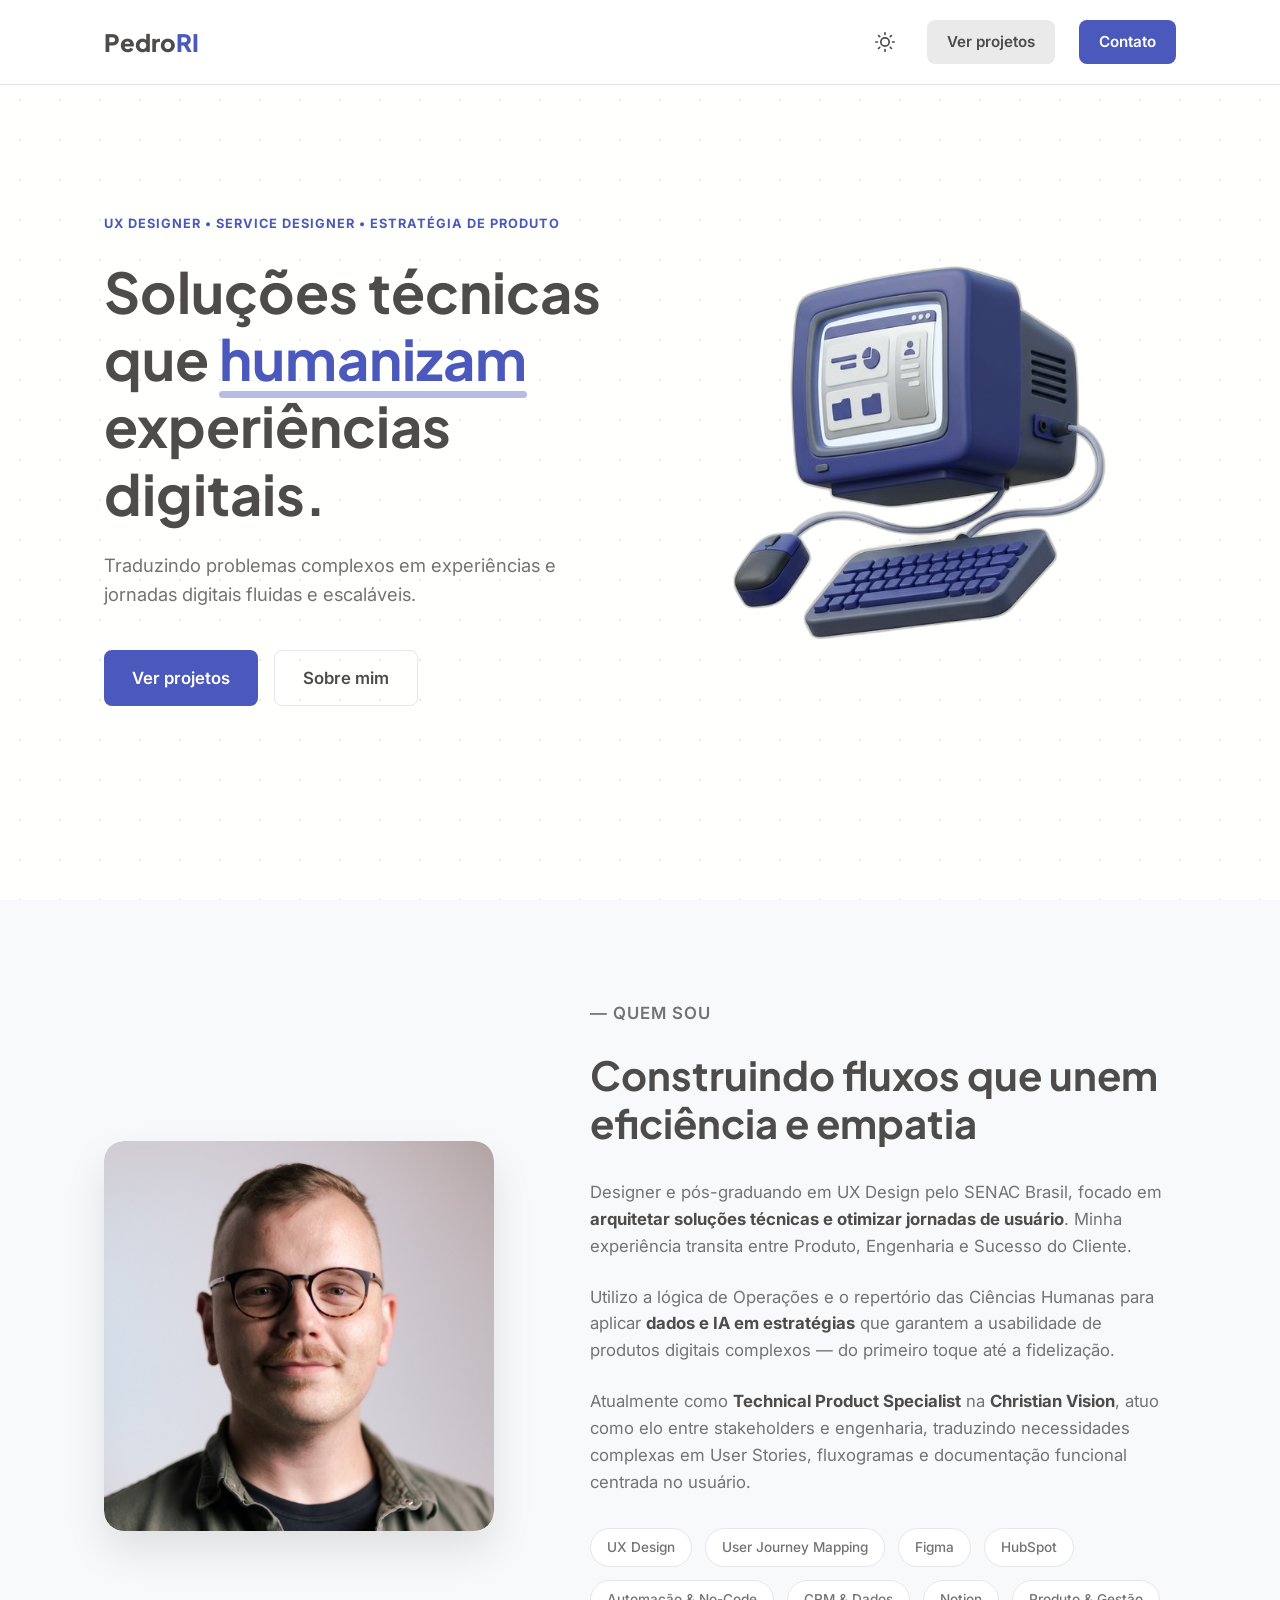
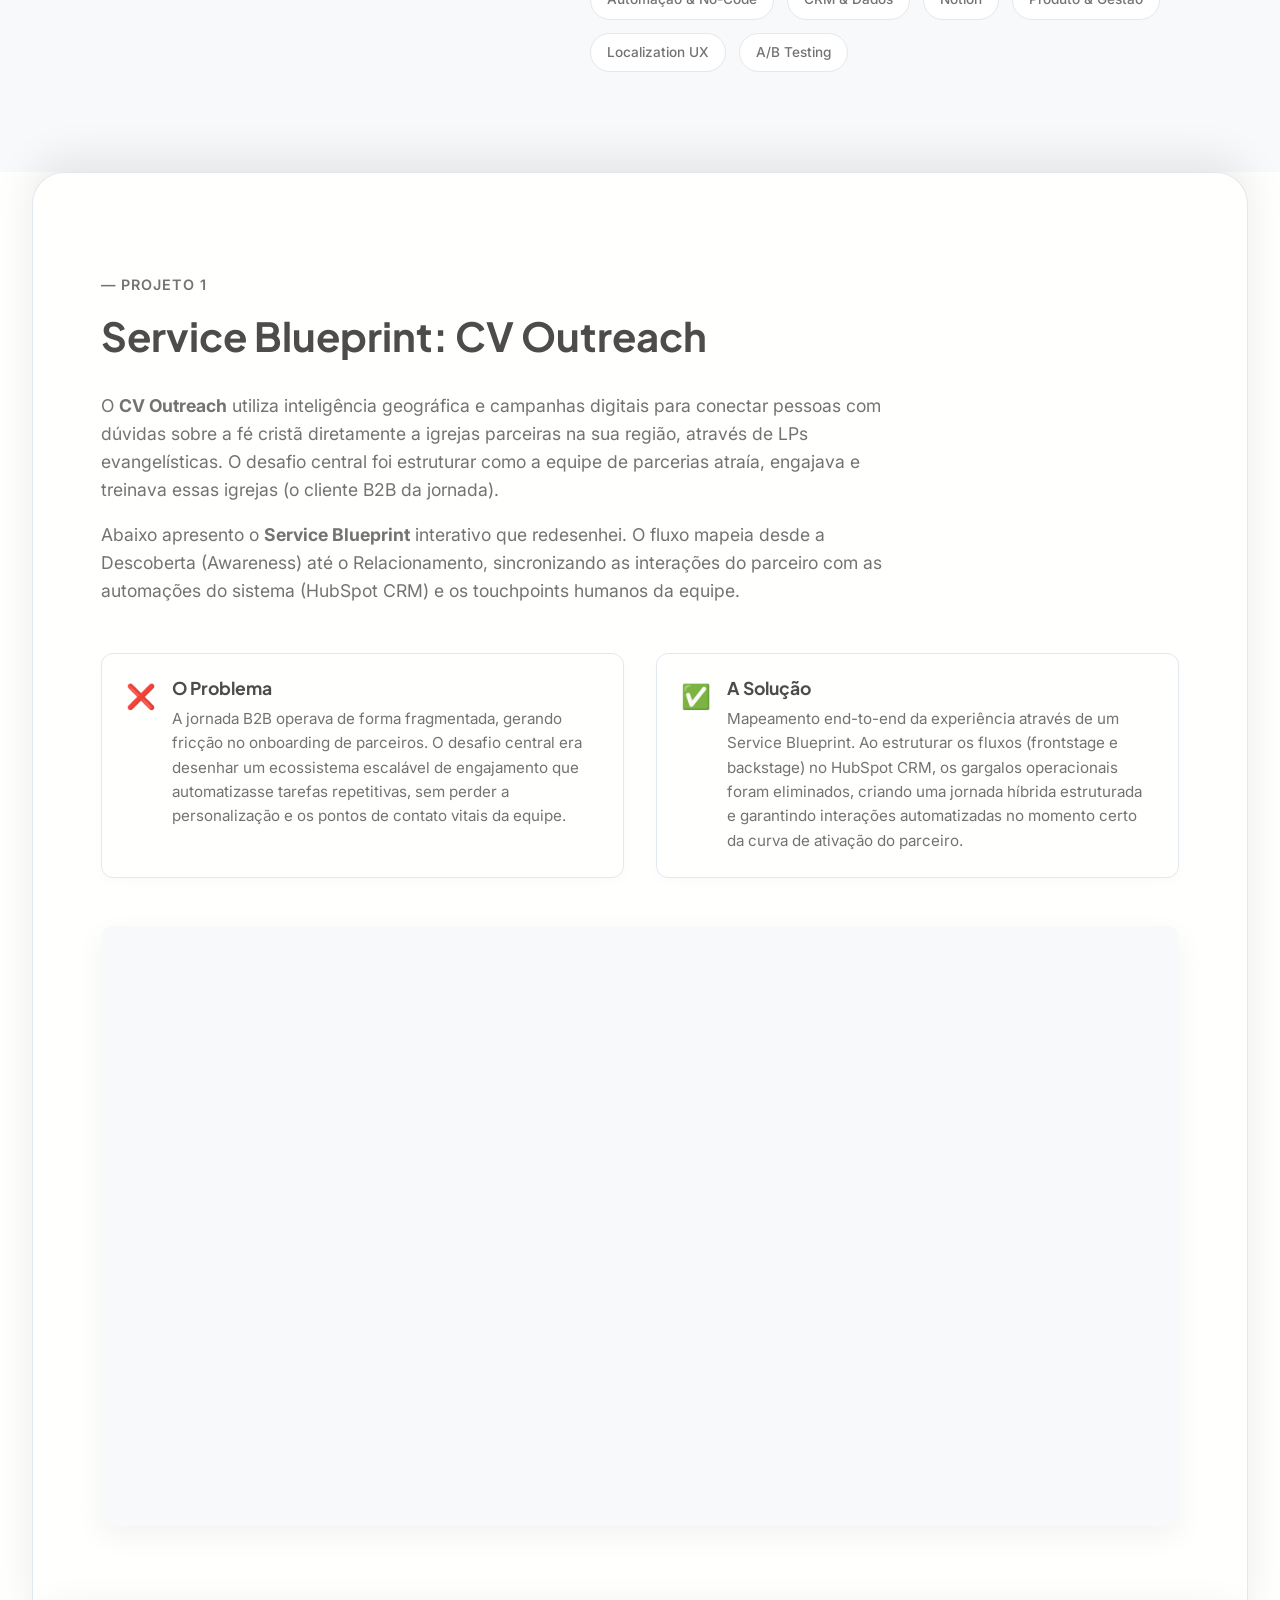
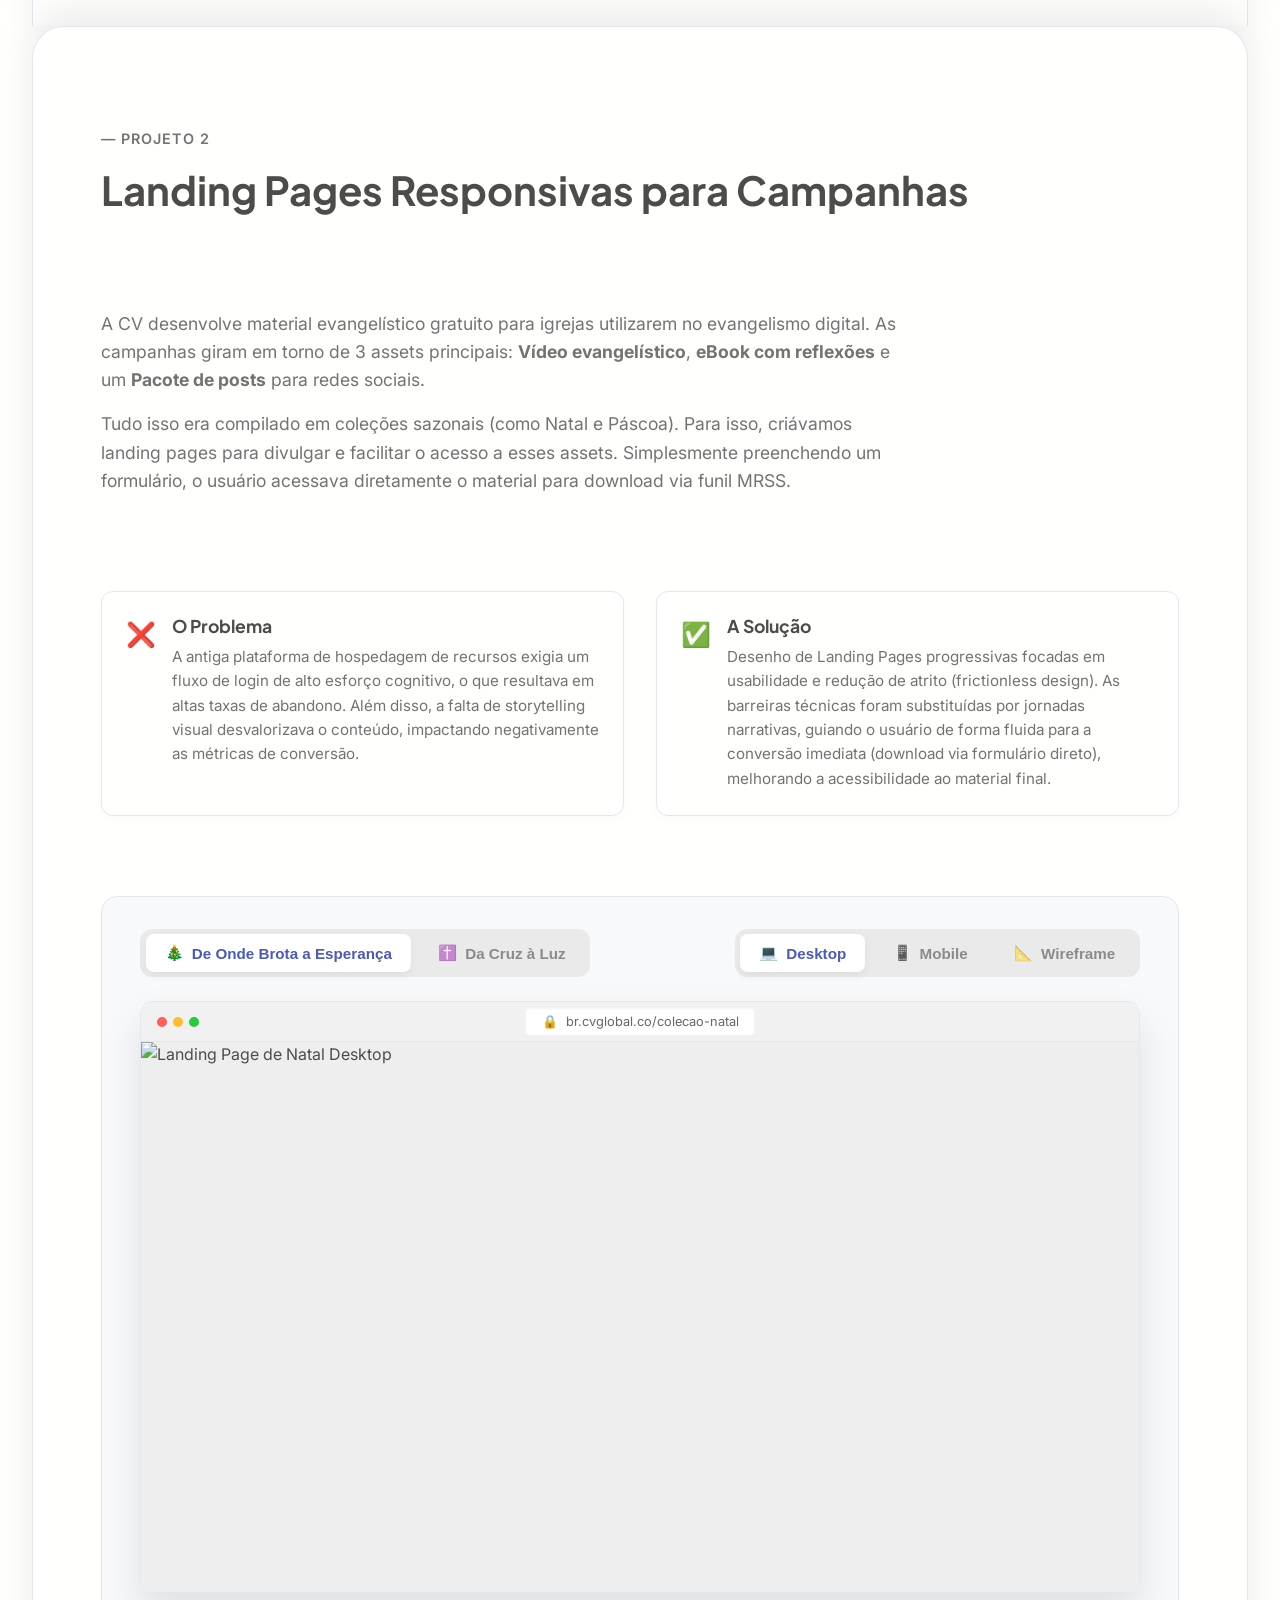
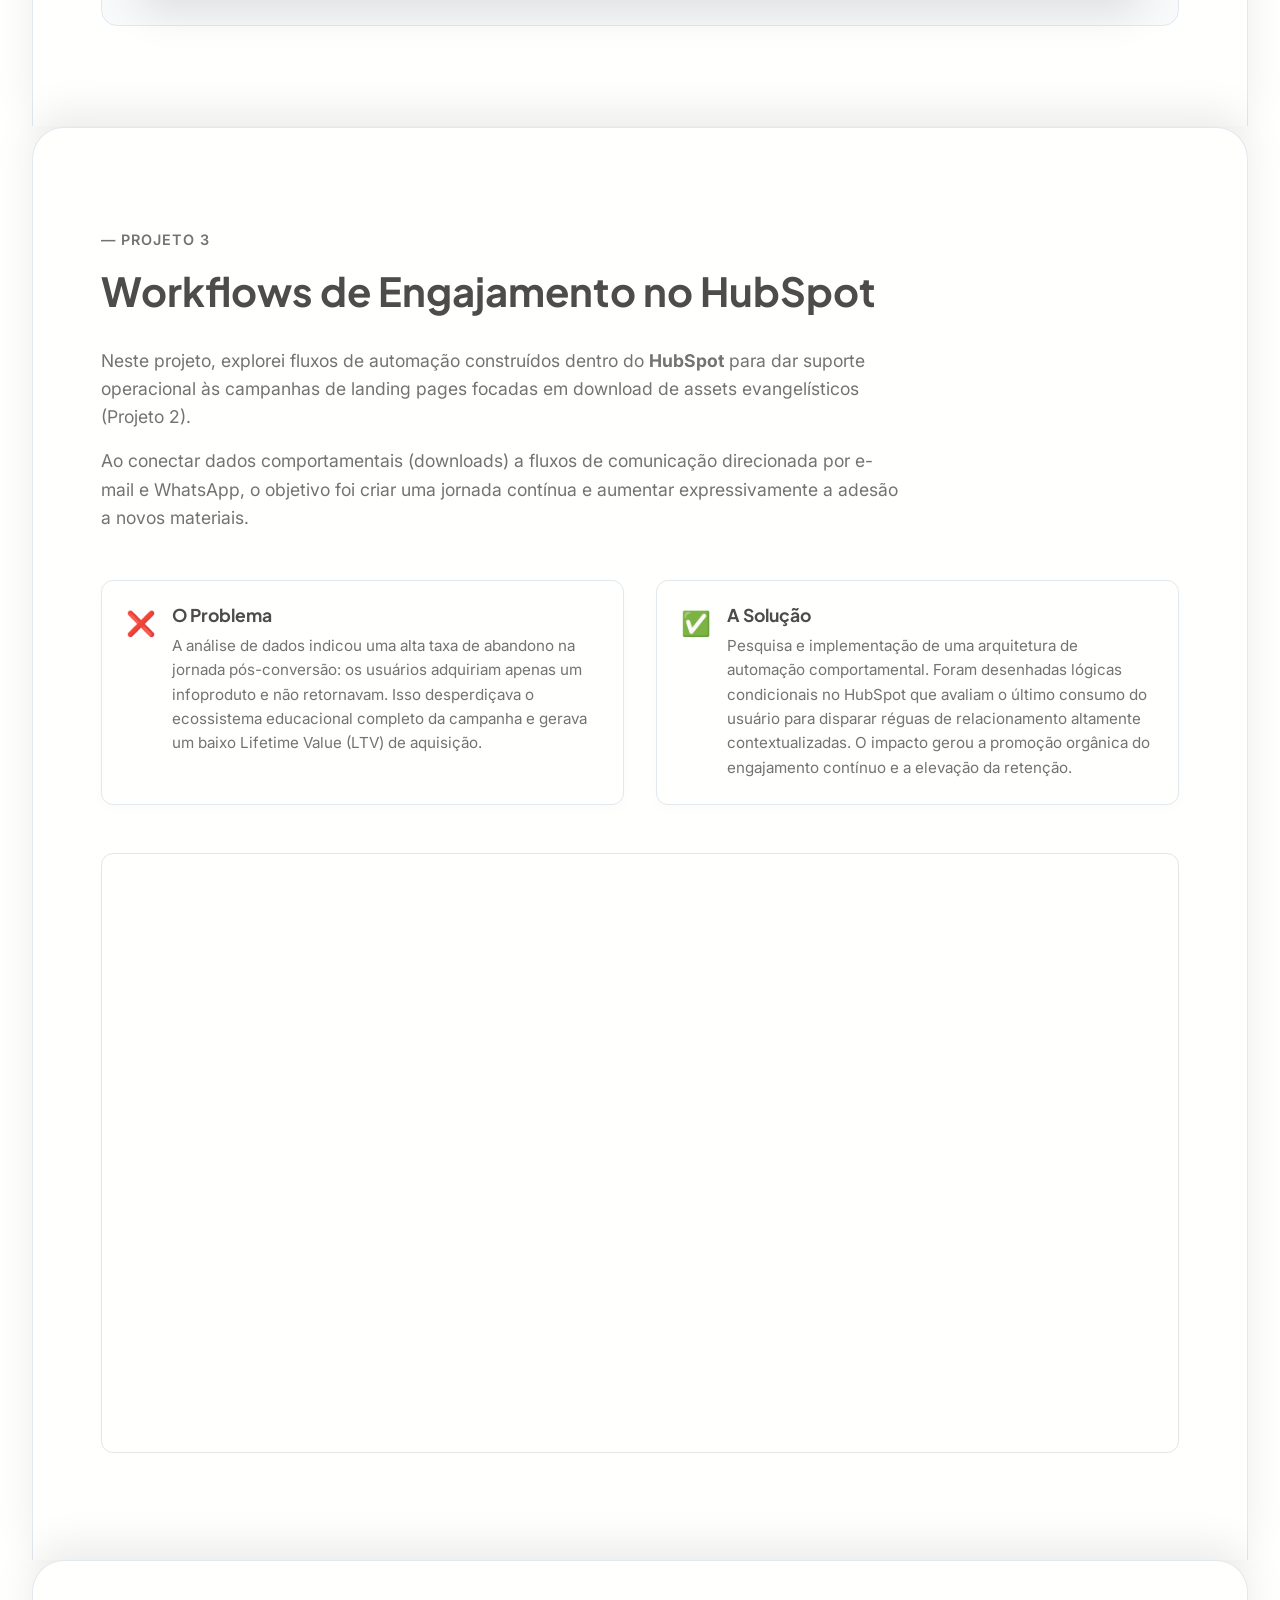
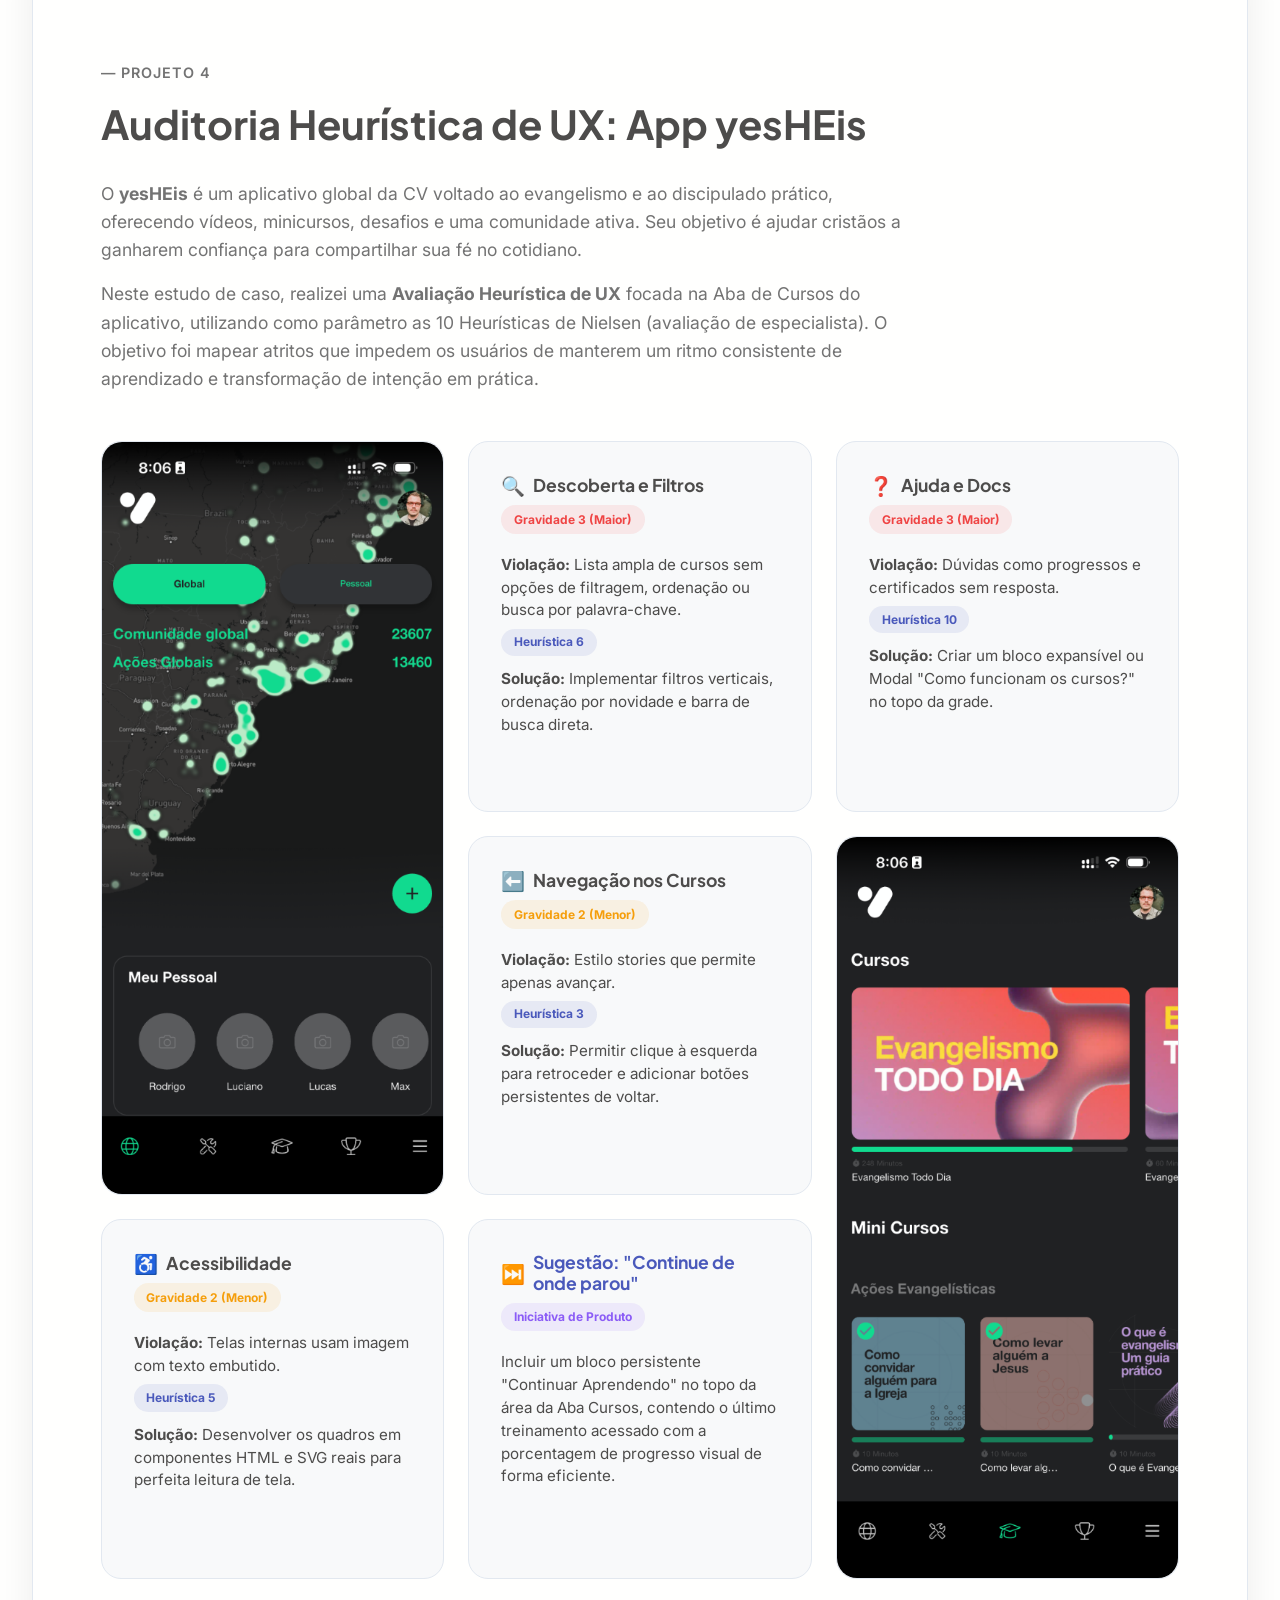
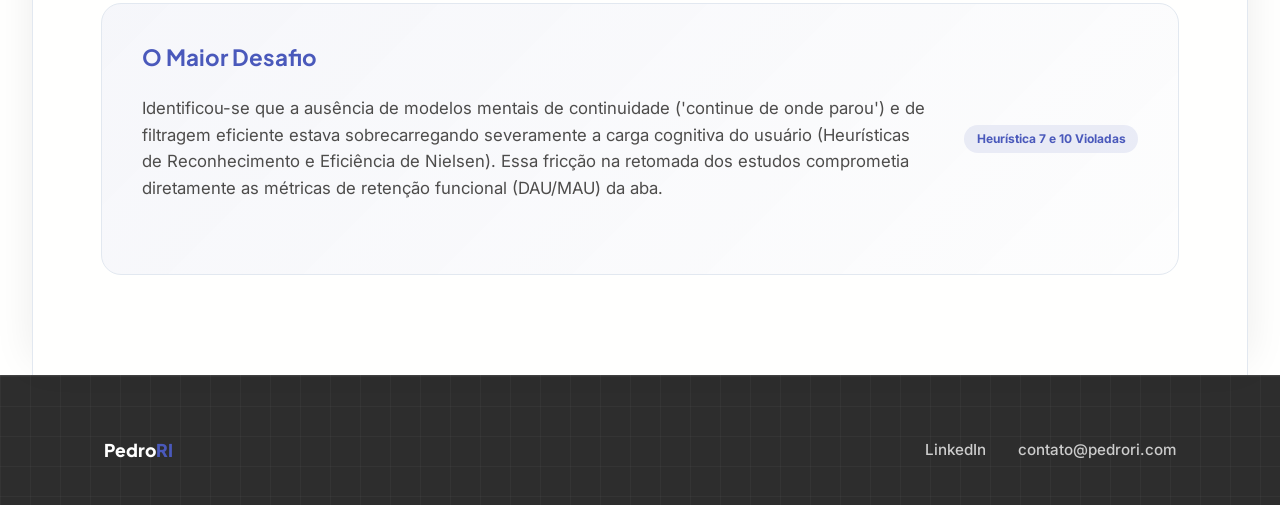
==== commit 1f165ead: "style: make all project cards white and overlap bio" ====
--- a/index.html
+++ b/index.html
@@ -164,7 +164,7 @@
             </div>
         </section>
 
-        <section id="projeto-2" class="section projeto bg-light">
+        <section id="projeto-2" class="section projeto">
             <div class="container project-content">
                 <div class="project-header">
                     <p class="section-label">— PROJETO 2</p>
@@ -406,7 +406,7 @@
             </div>
         </section>
 
-        <section id="projeto-3" class="section projeto bg-light">
+        <section id="projeto-3" class="section projeto">
             <div class="container project-container">
                 <p class="section-label">— PROJETO 3</p>
                 <h2 class="section-title">Workflows de Engajamento no HubSpot</h2>
--- a/style.css
+++ b/style.css
@@ -450,10 +450,20 @@
     background-color: var(--bg-color);
     /* Fallback */
     z-index: 1;
-    box-shadow: 0 -10px 40px rgba(0, 0, 0, 0.05);
-    /* Sombra para o efeito de sobreposição */
-    border-top: 1px solid var(--border-color);
-    /* Borda sutil */
+    box-shadow: 0 -15px 40px rgba(0, 0, 0, 0.08);
+    /* Sombra mais acentuada para destacar o card */
+    border: 1px solid var(--border-color);
+    /* Borda em todo o card */
+    border-bottom: none;
+    border-radius: 32px 32px 0 0;
+    /* Arredondado apenas em cima */
+    max-width: 1400px;
+    /* Não ocupa 100% da tela */
+    margin: 0 auto;
+    /* Centraliza as margens no Desktop */
+
+    transform-origin: center top;
+    will-change: transform, filter, opacity;
 }
 
 /* Para alternar os z-index permitindo que eles sobreponham na ordem correta */
@@ -473,11 +483,6 @@
     z-index: 5;
 }
 
-/* Remove a sombra do primeiro para não ficar estranho quando ele chega até o topo */
-#projeto-1 {
-    box-shadow: none;
-    border-top: none;
-}
 
 .project-header {
     margin-bottom: 2rem;
@@ -1469,7 +1474,25 @@
 }
 
 .wf-text-area.align-center .wf-line.sm {
-    width: 50%;
+    width: 60%;
+}
+
+@media (max-width: 1440px) {
+    .projeto {
+        max-width: 95%;
+        /* Uma margem menor no Desktop/Laptop menores */
+    }
+}
+
+@media (max-width: 768px) {
+    .projeto {
+        max-width: 100%;
+        border-radius: 0;
+        border-left: none;
+        border-right: none;
+        padding-left: 0;
+        padding-right: 0;
+    }
 }
 
 .wf-button.center-btn {
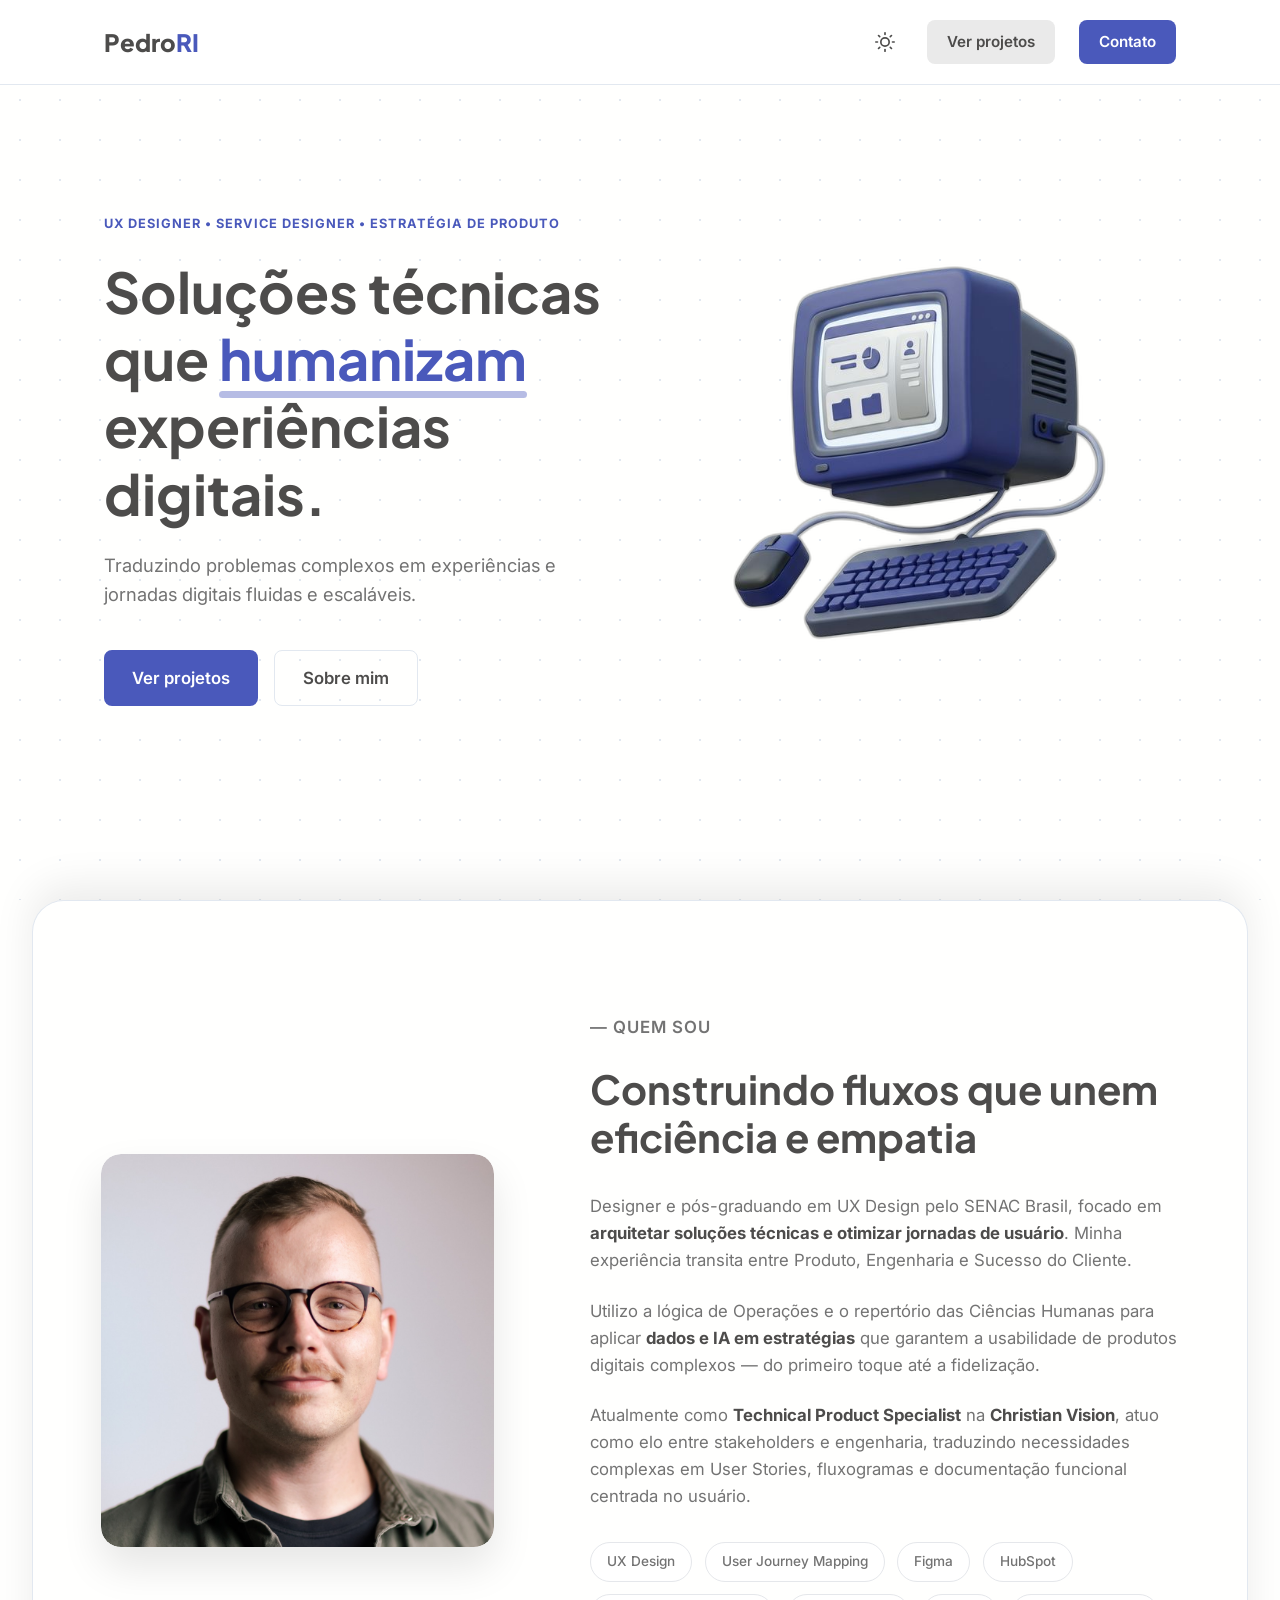
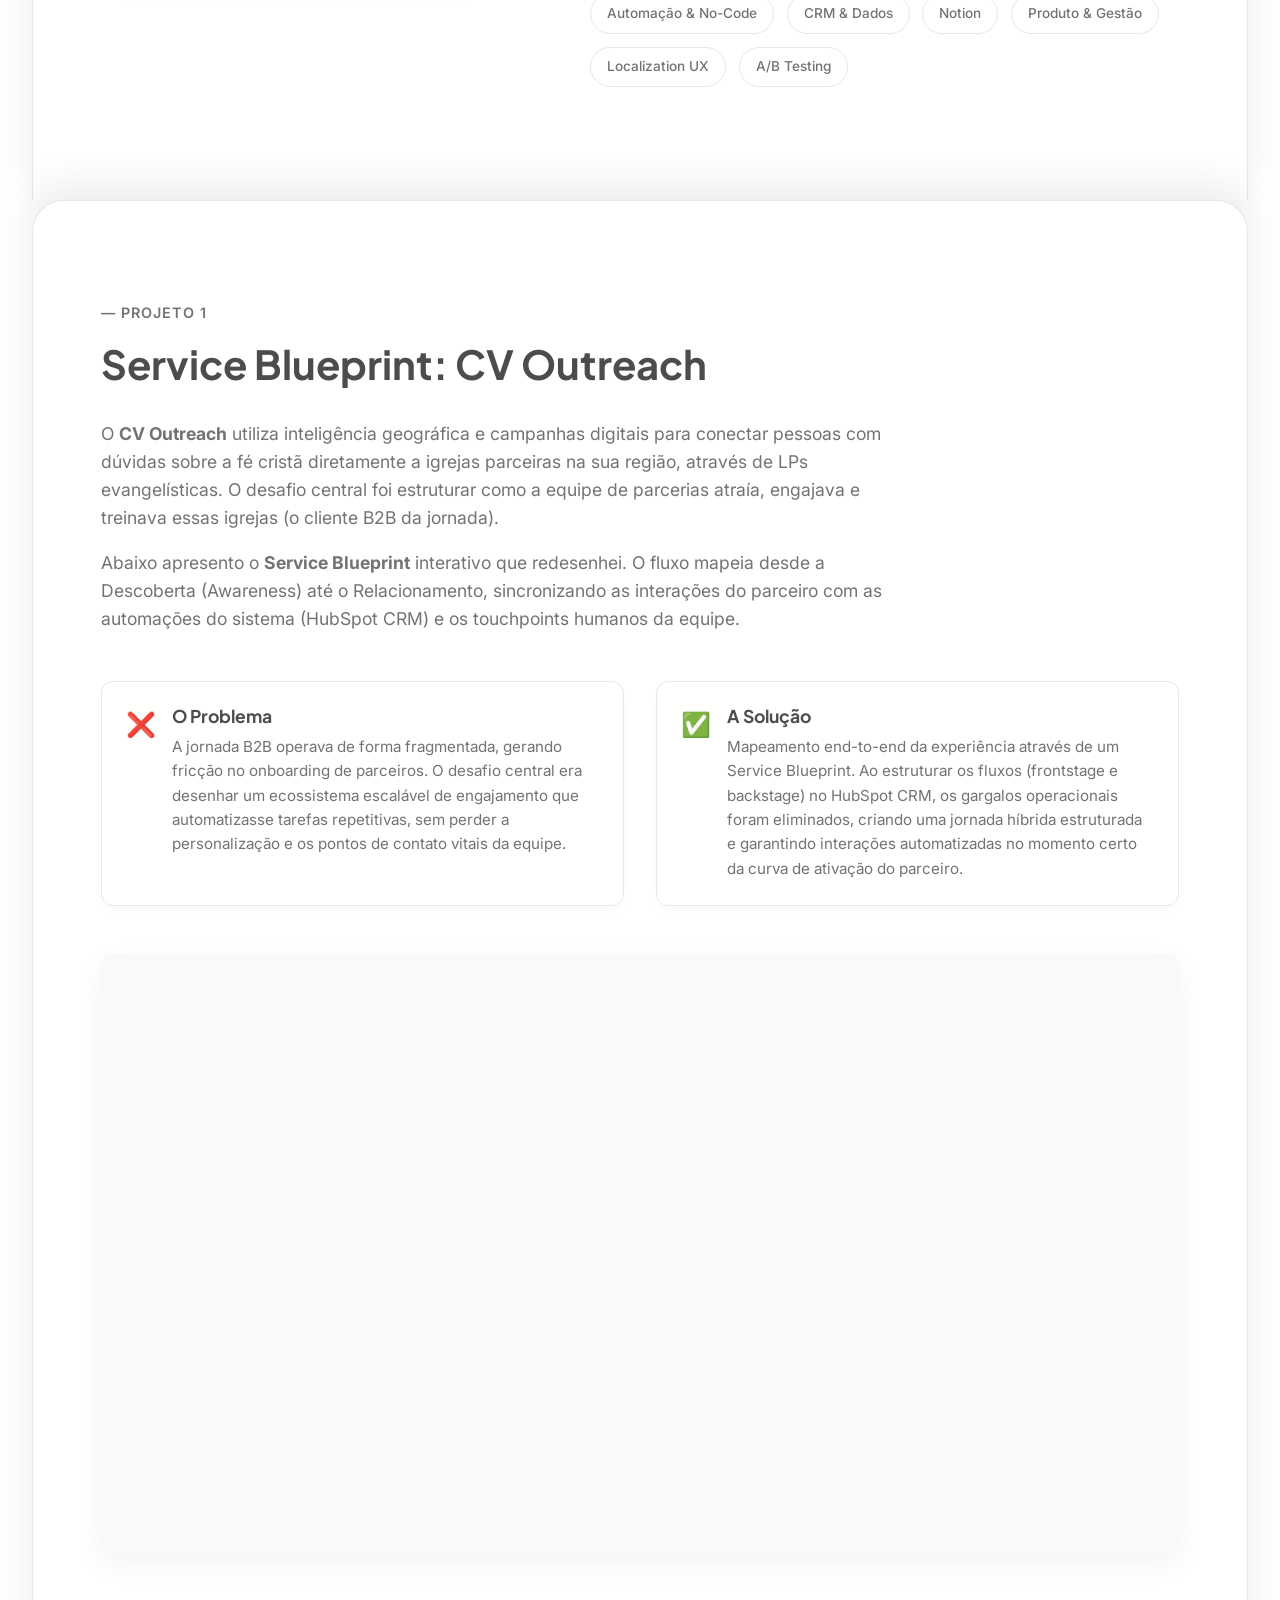
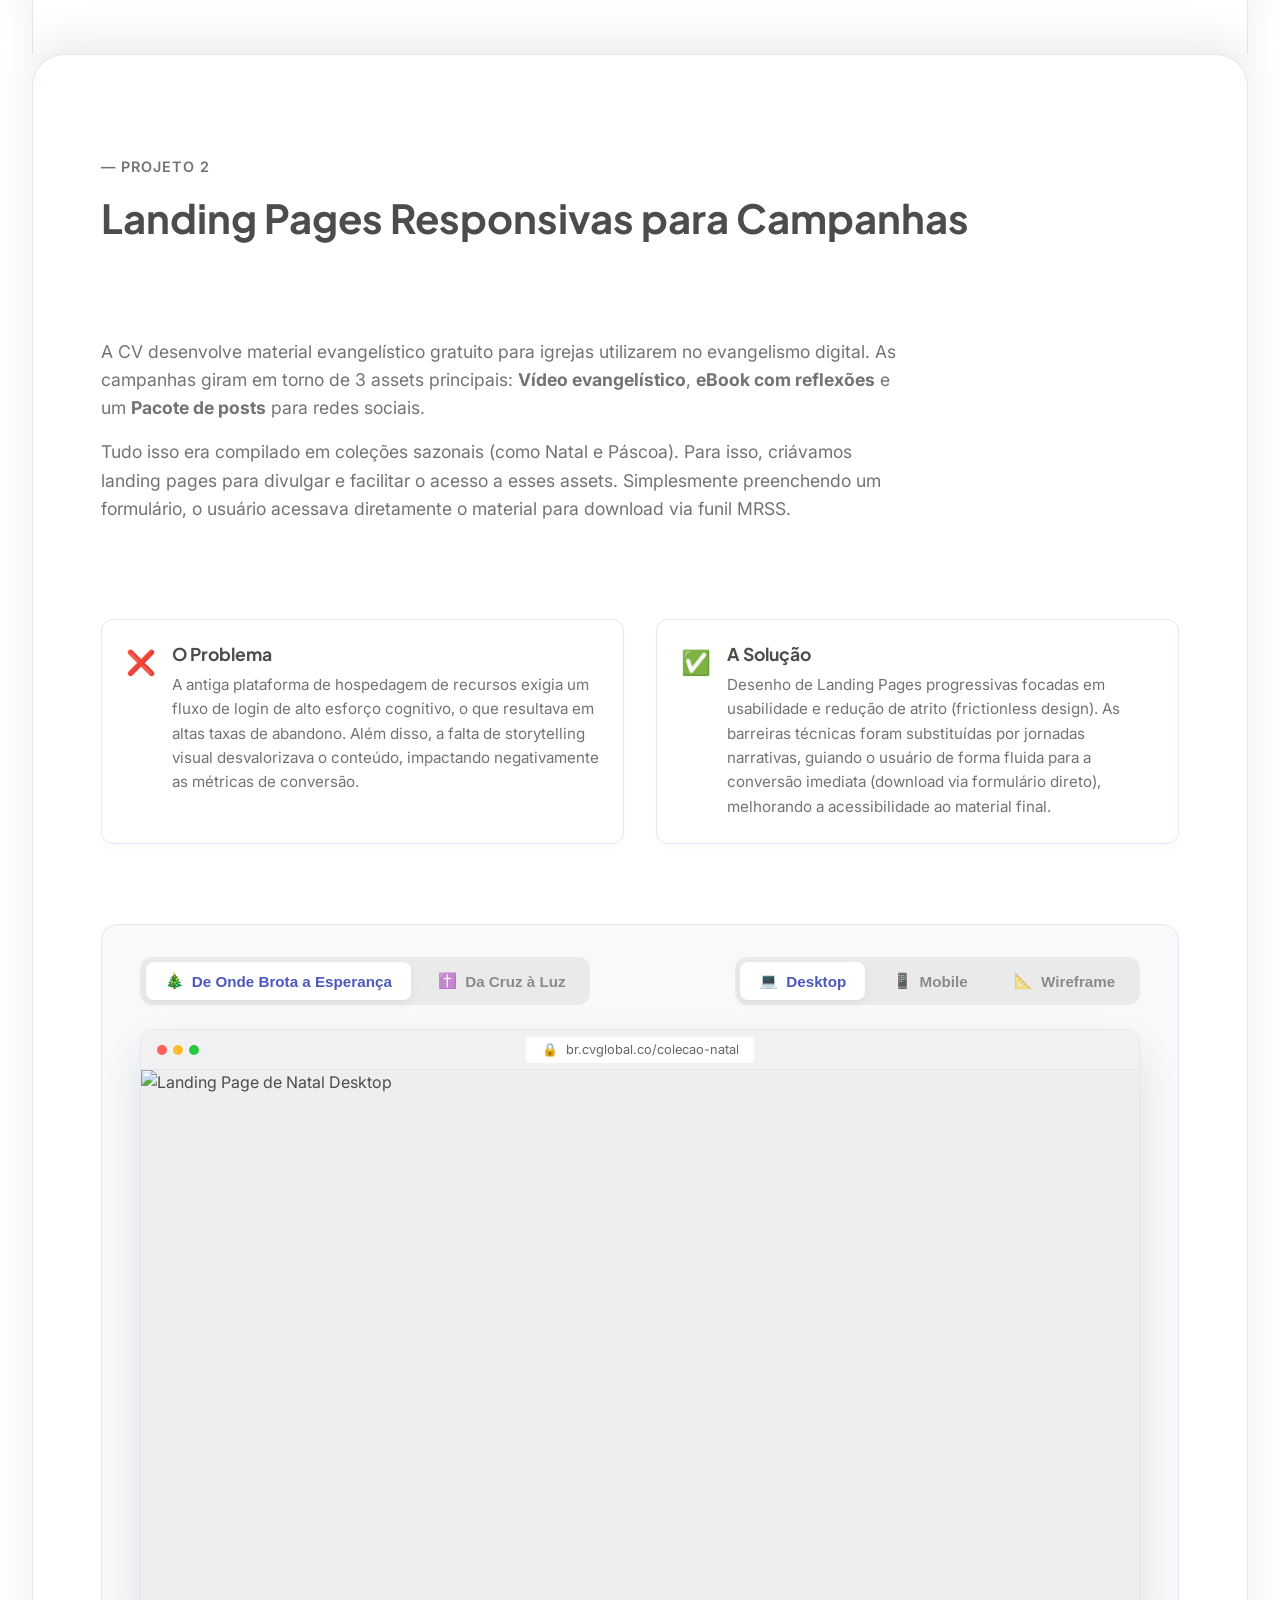
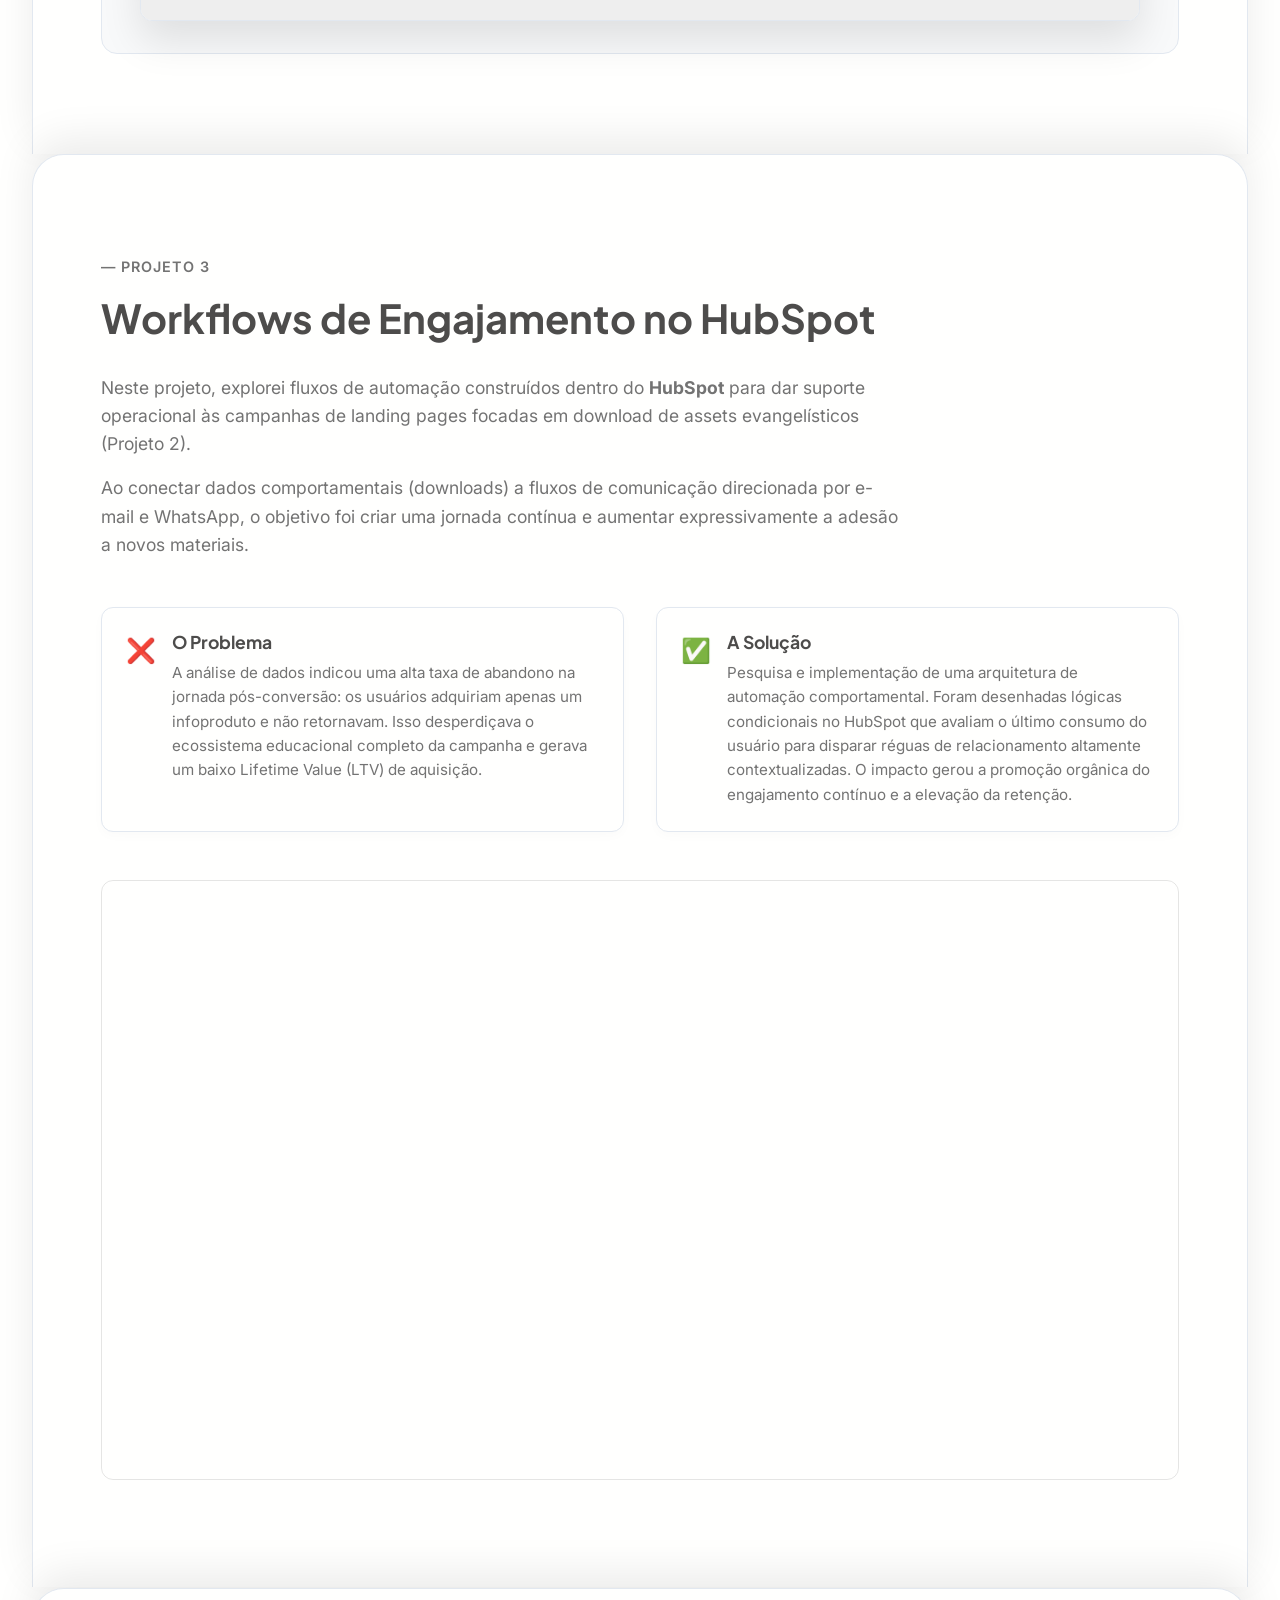
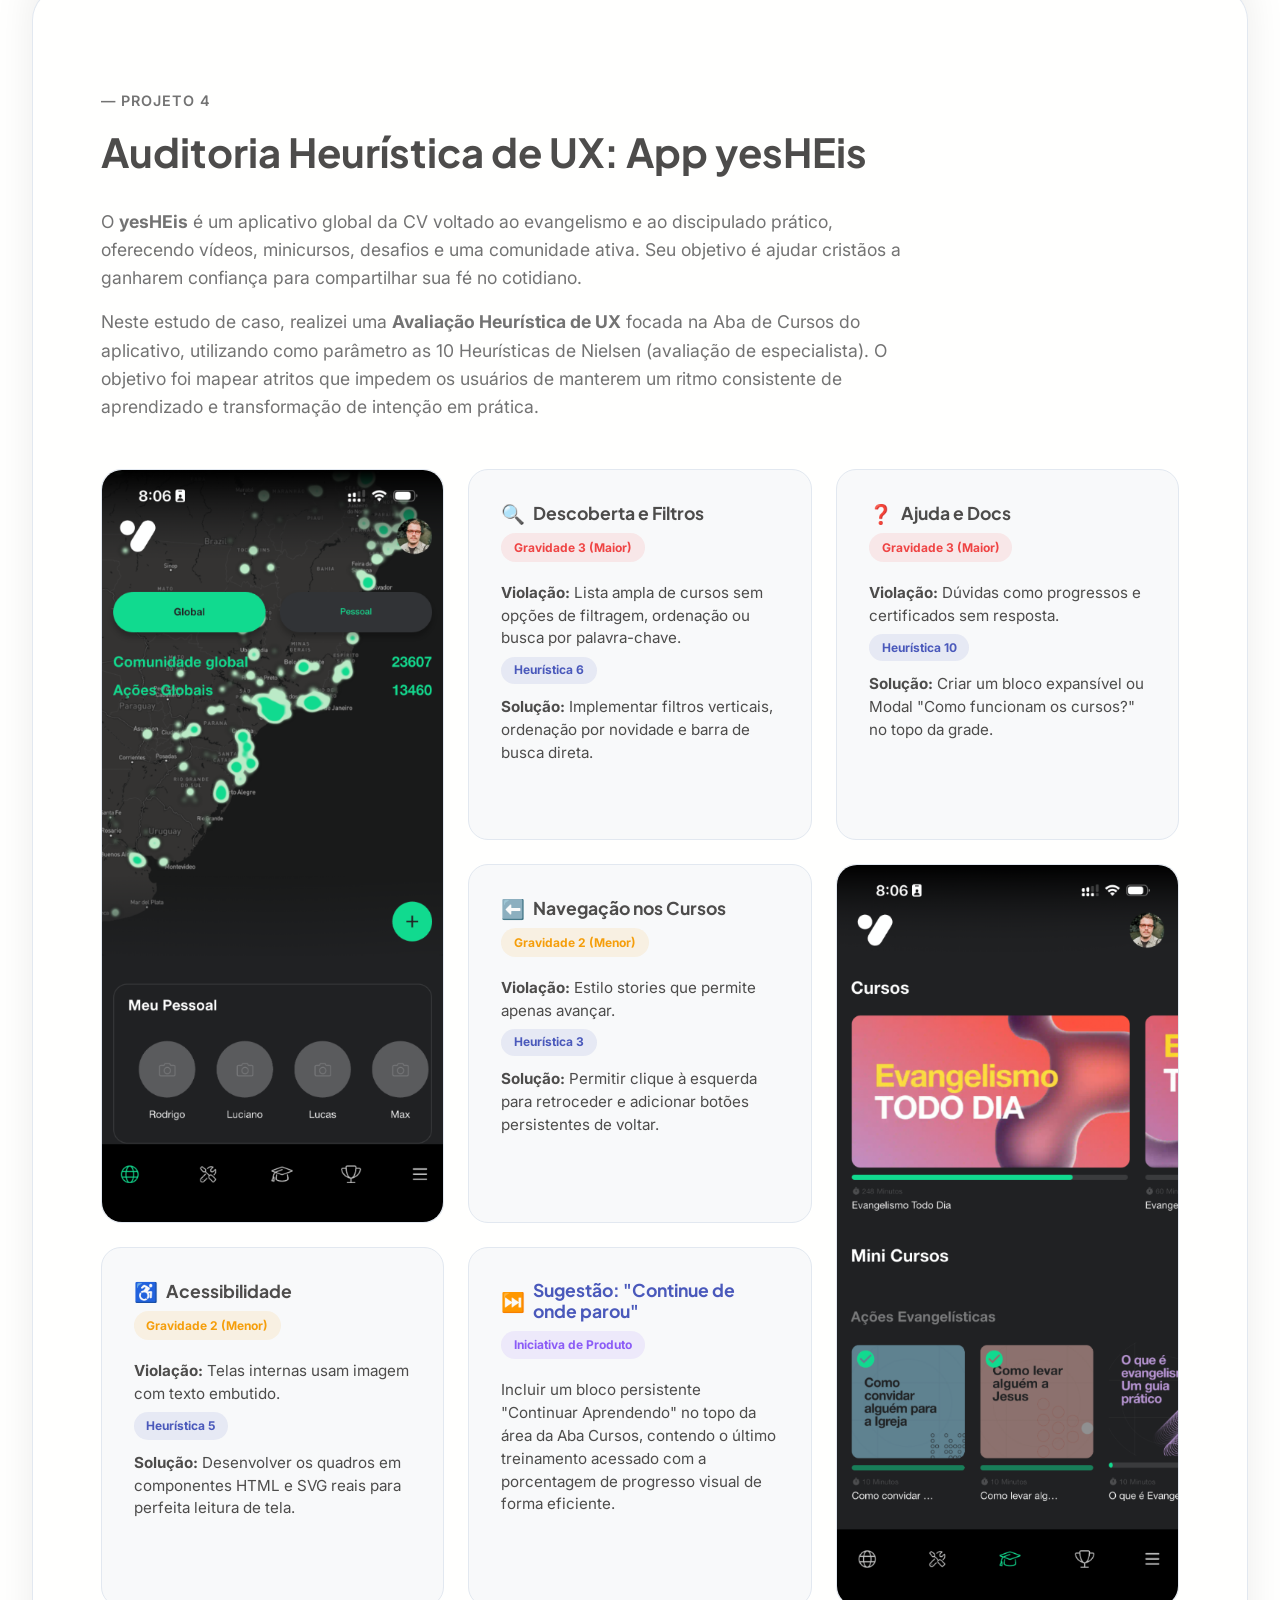
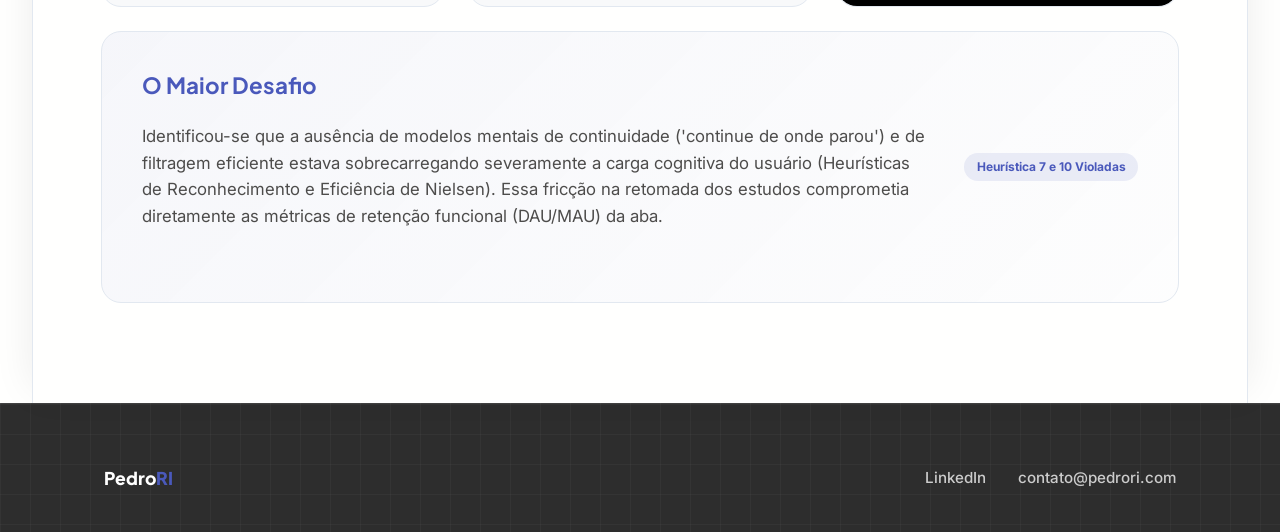
==== commit 46980ccb: "style: apply depth effect to bio section and merge background colors" ====
--- a/index.html
+++ b/index.html
@@ -78,7 +78,7 @@
         </section>
 
         <!-- Sobre Mim Section -->
-        <section id="sobre" class="section sobre bg-light fade-in">
+        <section id="sobre" class="section sobre projeto fade-in">
             <div class="container sobre-container">
                 <!-- Profile Image on the Left -->
                 <div class="sobre-image parallax" data-speed="1">
--- a/style.css
+++ b/style.css
@@ -467,6 +467,10 @@
 }
 
 /* Para alternar os z-index permitindo que eles sobreponham na ordem correta */
+#sobre {
+    z-index: 1;
+}
+
 #projeto-1 {
     z-index: 2;
 }
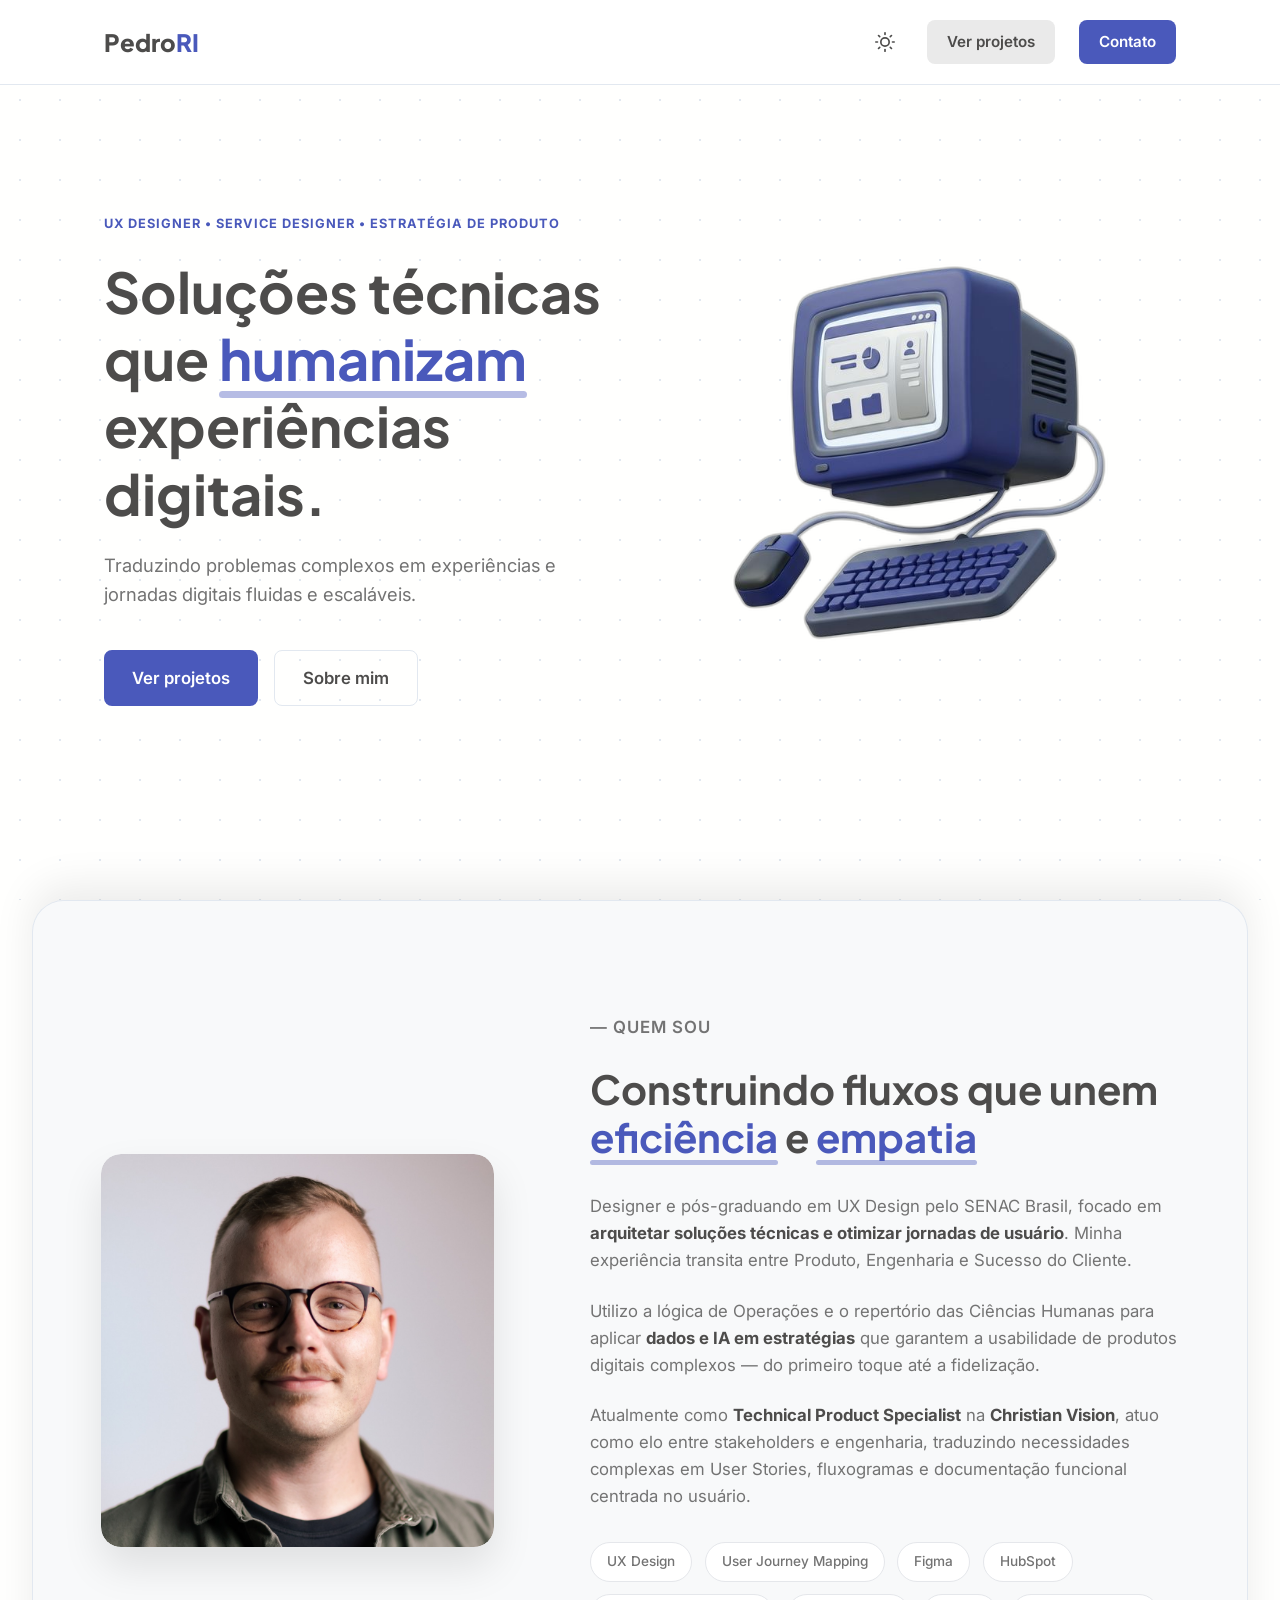
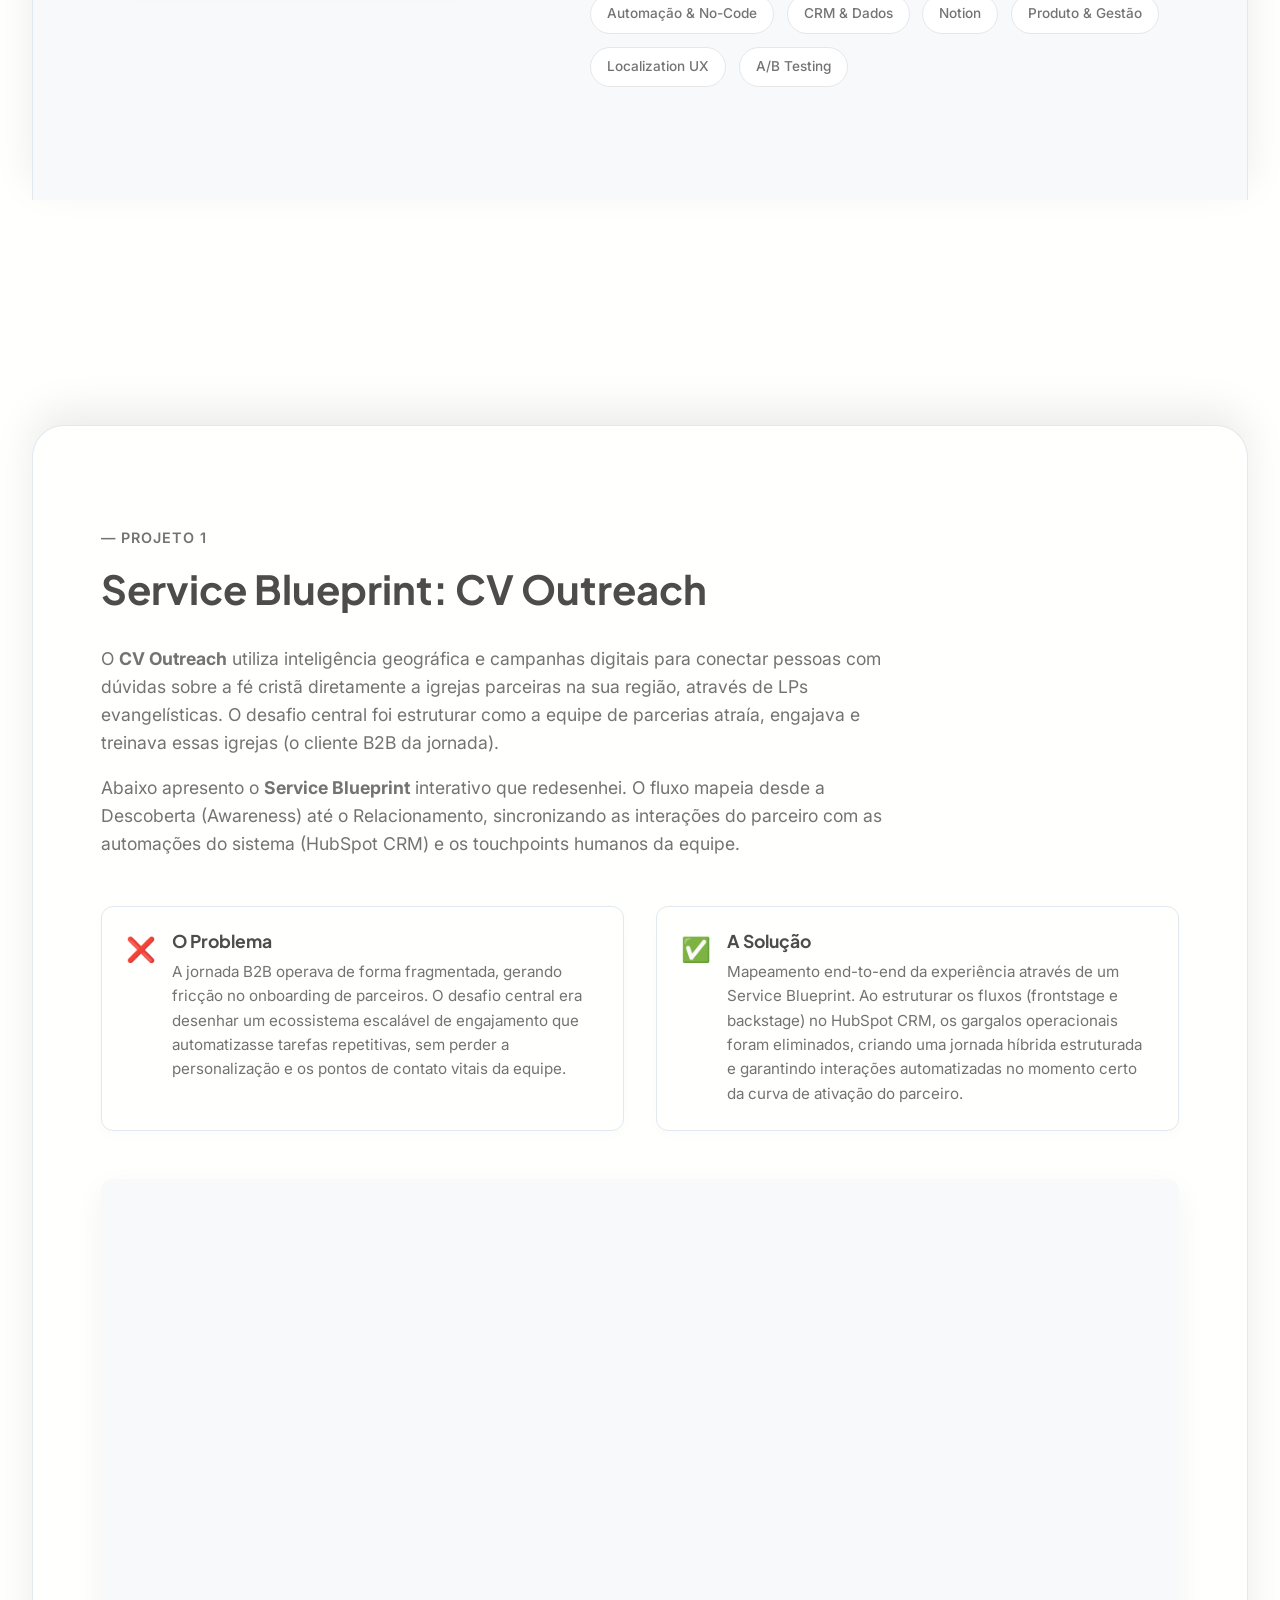
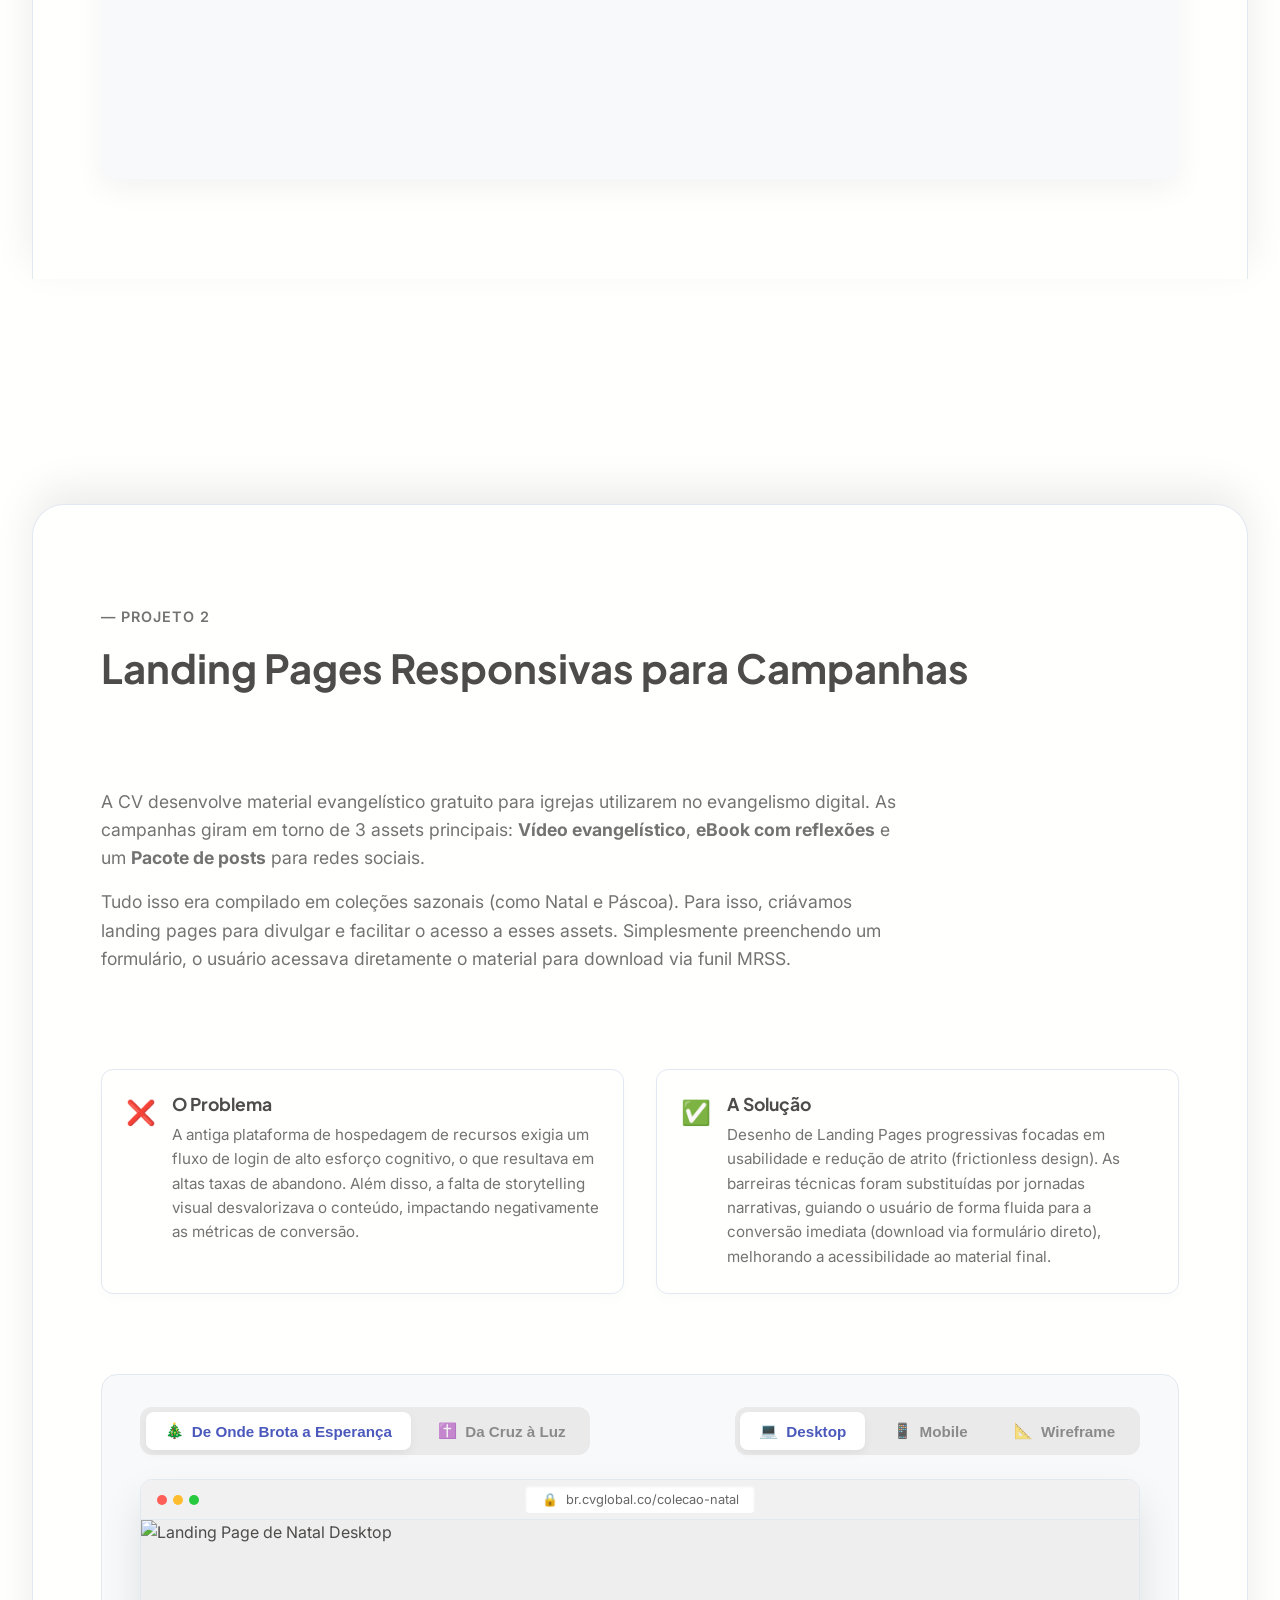
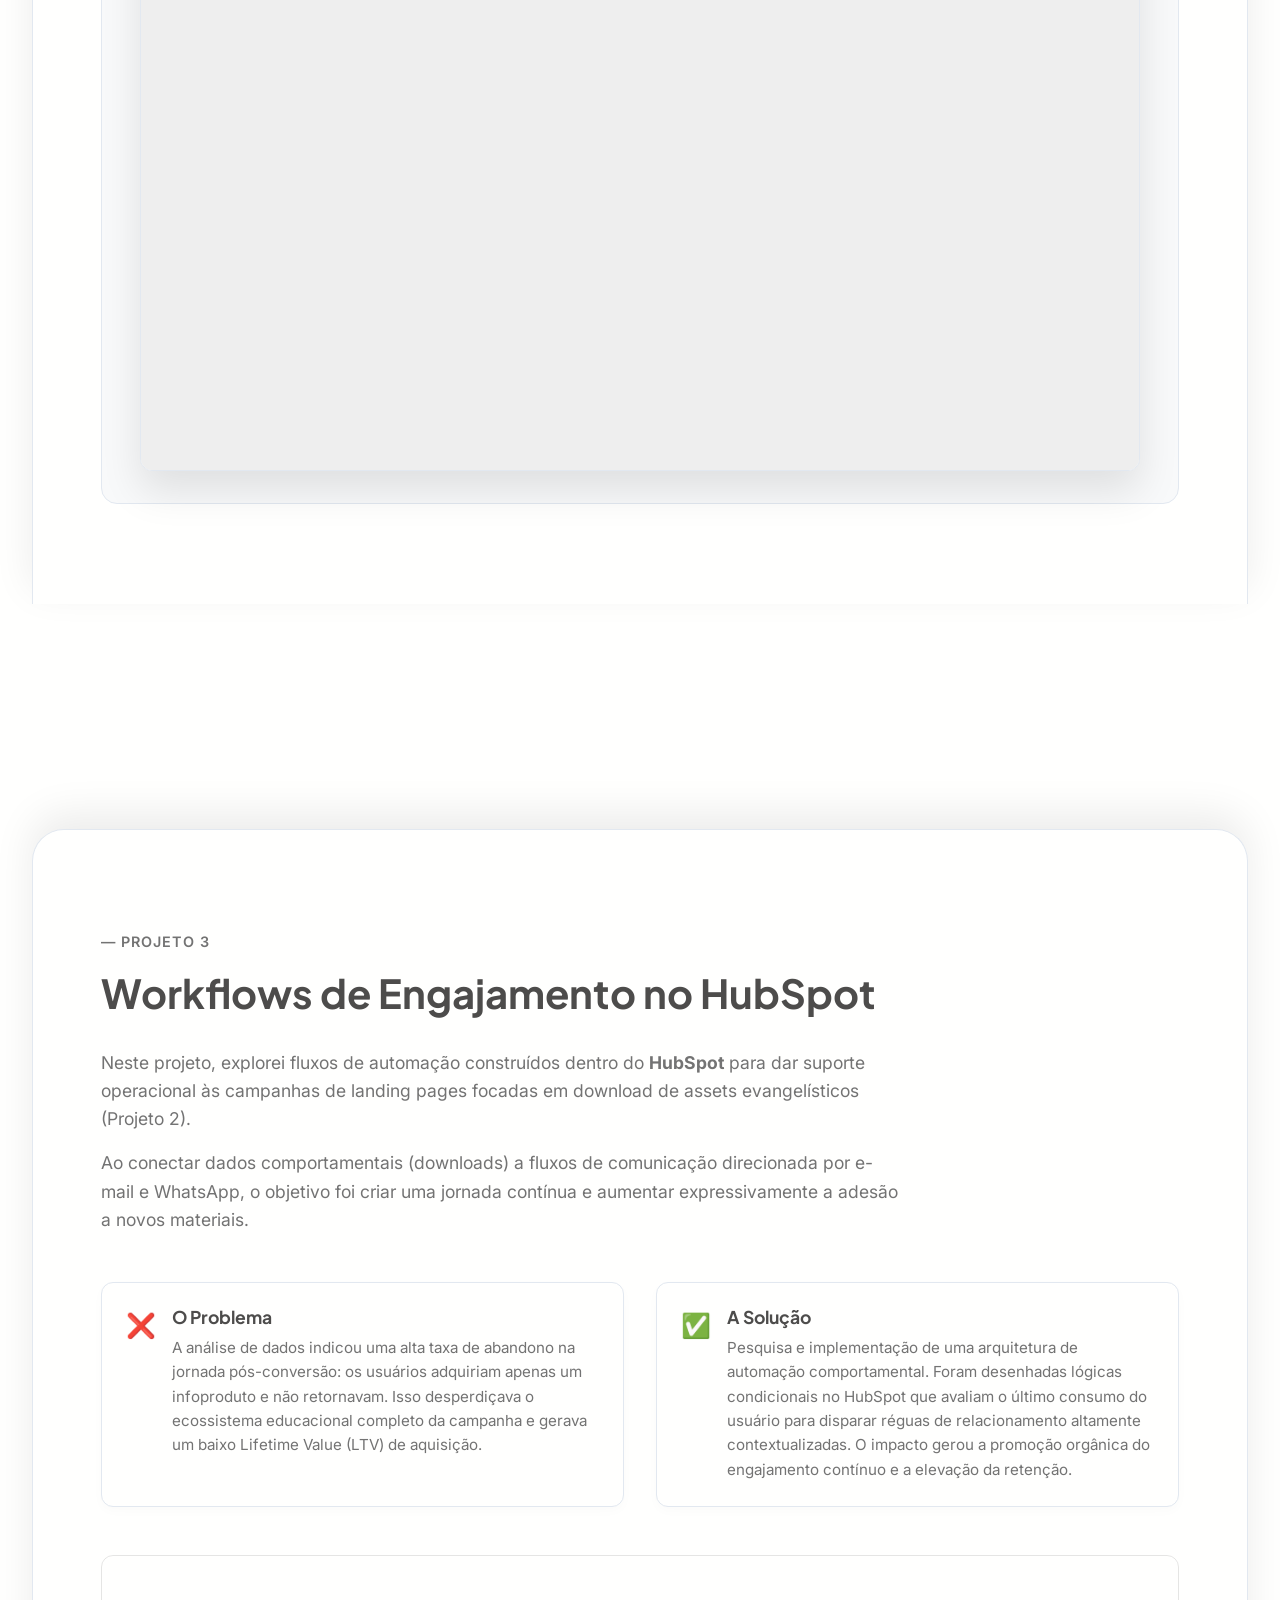
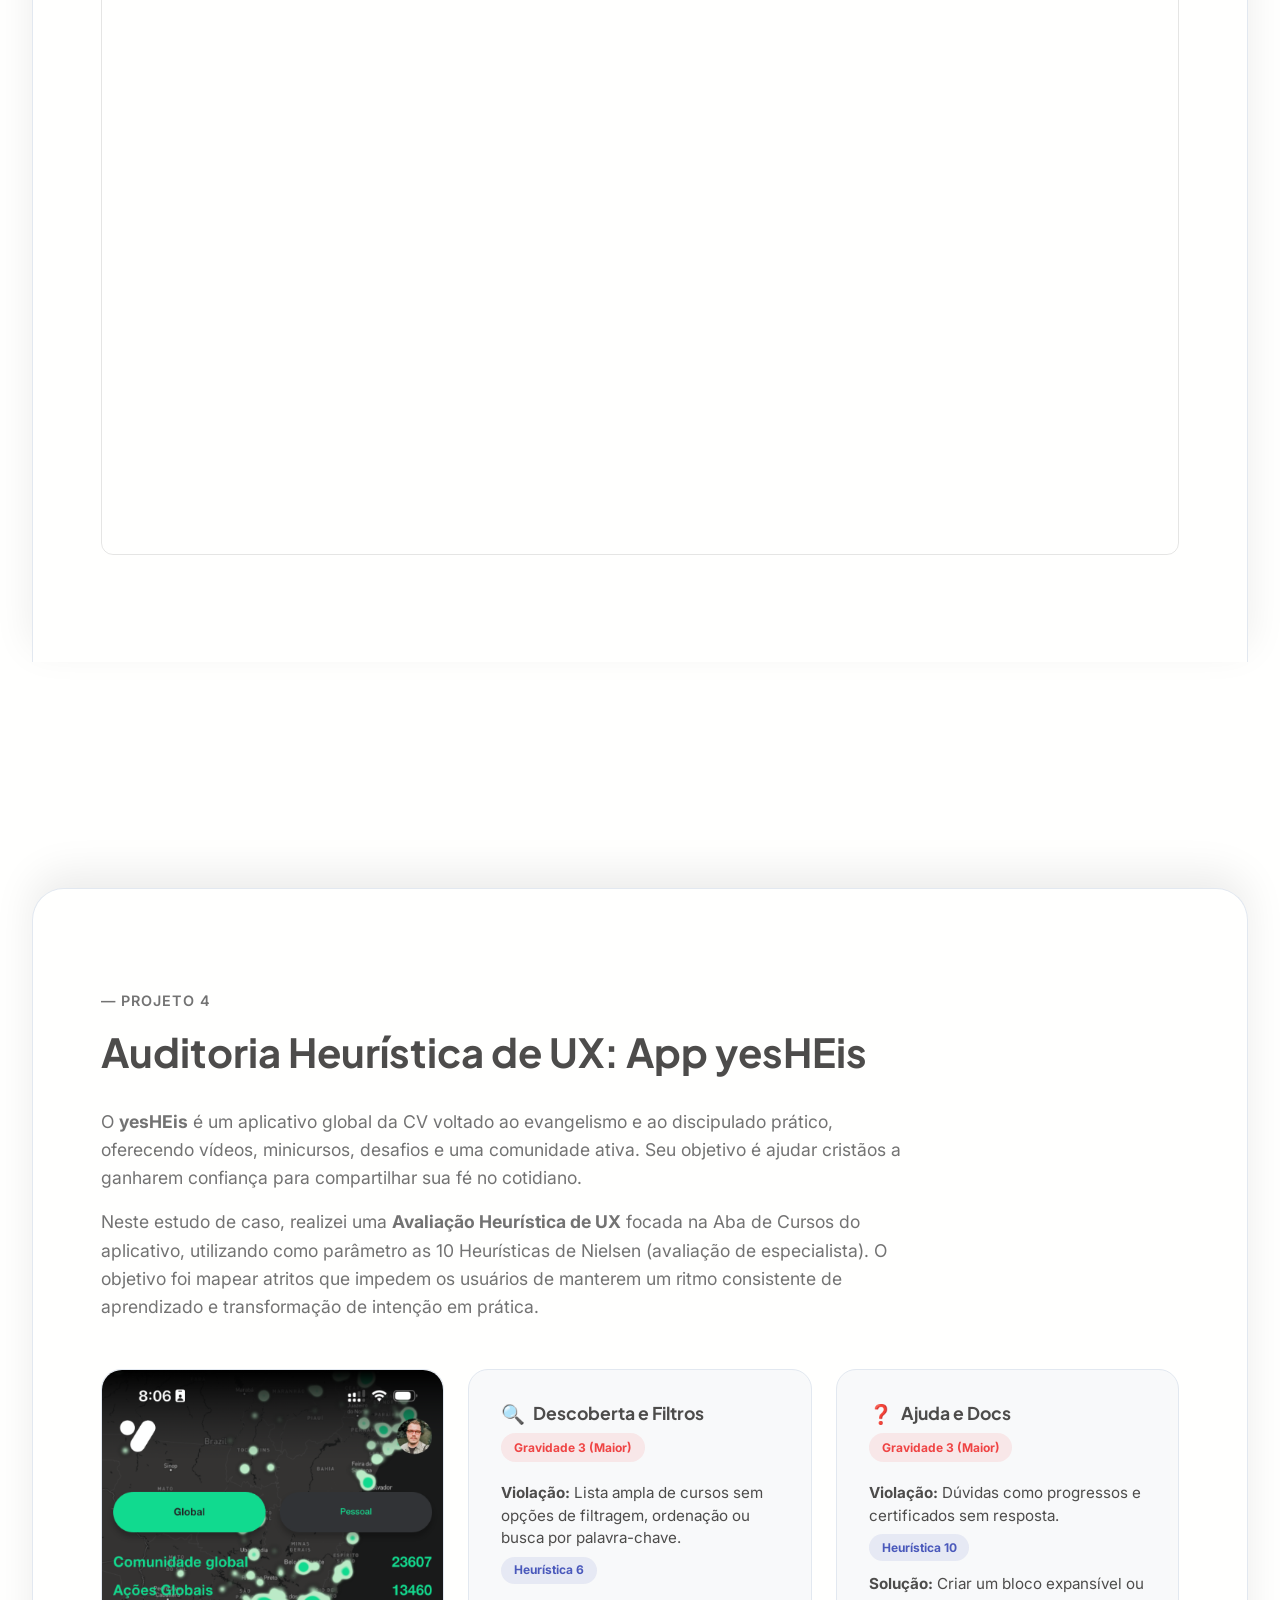
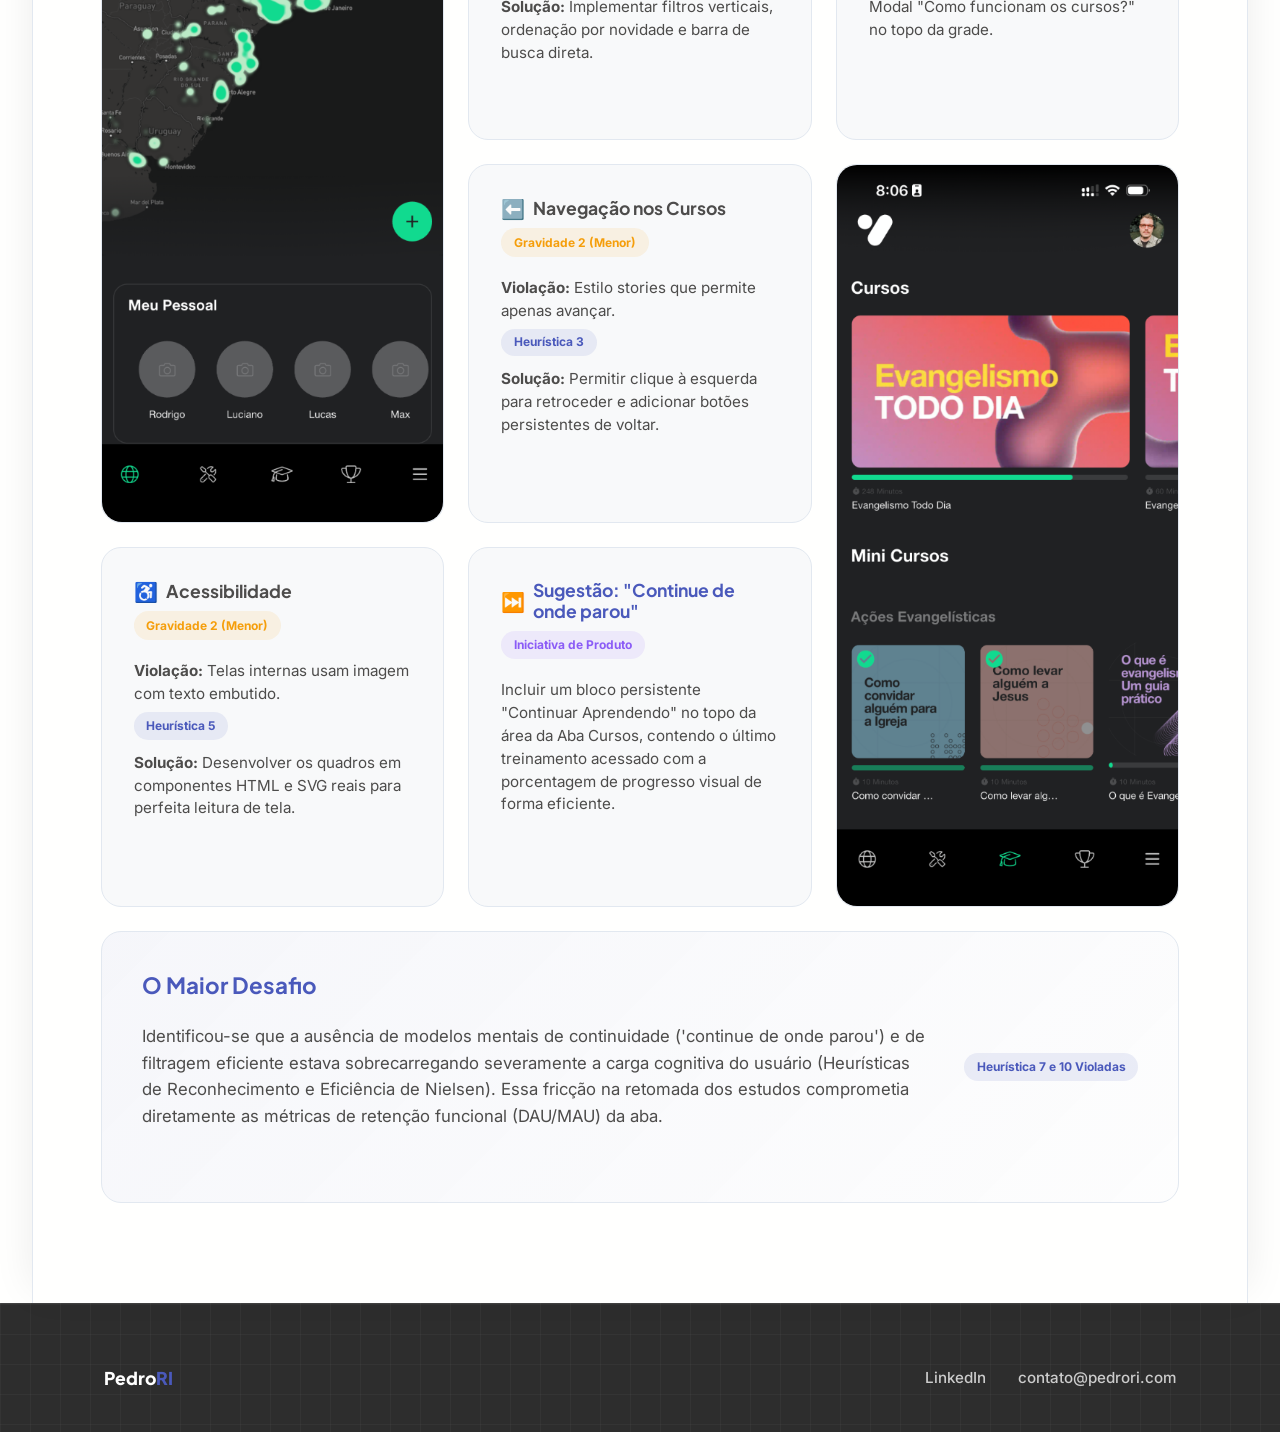
==== commit 6319d591: "style: highlight efficiency and empathy keywords in bio" ====
--- a/index.html
+++ b/index.html
@@ -87,7 +87,9 @@
                 </div>
                 <div class="sobre-content">
                     <p class="section-label">— QUEM SOU</p>
-                    <h2 class="section-title">Construindo fluxos que unem eficiência e empatia</h2>
+                    <h2 class="section-title">Construindo fluxos que unem <span class="static-underline"
+                            style="color: var(--color-primary);">eficiência</span> e <span class="static-underline"
+                            style="color: var(--color-primary);">empatia</span></h2>
                     <p>Designer e pós-graduando em UX Design pelo SENAC Brasil, focado em <strong>arquitetar
                             soluções técnicas e otimizar jornadas de usuário</strong>. Minha experiência transita entre
                         Produto, Engenharia e Sucesso do Cliente.</p>
--- a/style.css
+++ b/style.css
@@ -258,6 +258,24 @@
     border-radius: 4px;
     z-index: -1;
     animation: underlineLoop 4s cubic-bezier(0.25, 0.8, 0.25, 1) infinite;
+}
+
+.static-underline {
+    position: relative;
+    display: inline-block;
+    z-index: 1;
+}
+
+.static-underline::after {
+    content: '';
+    position: absolute;
+    bottom: -0.1em;
+    left: 0;
+    width: 100%;
+    height: 0.12em;
+    background-color: rgba(74, 89, 187, 0.4);
+    border-radius: 4px;
+    z-index: -1;
 }
 
 @keyframes underlineLoop {
@@ -460,6 +478,7 @@
     max-width: 1400px;
     /* Não ocupa 100% da tela */
     margin: 0 auto;
+    margin-bottom: 25vh;
     /* Centraliza as margens no Desktop */
 
     transform-origin: center top;
@@ -469,6 +488,7 @@
 /* Para alternar os z-index permitindo que eles sobreponham na ordem correta */
 #sobre {
     z-index: 1;
+    background-color: var(--card-bg);
 }
 
 #projeto-1 {
@@ -485,6 +505,7 @@
 
 #projeto-4 {
     z-index: 5;
+    margin-bottom: 0;
 }
 
 
@@ -1491,7 +1512,7 @@
 @media (max-width: 768px) {
     .projeto {
         max-width: 100%;
-        border-radius: 0;
+        border-radius: 32px 32px 0 0;
         border-left: none;
         border-right: none;
         padding-left: 0;
@@ -1499,6 +1520,62 @@
     }
 }
 
+/* ---------------------------------------------------- */
+/* Custom Cursor Navigation                             */
+/* ---------------------------------------------------- */
+.custom-nav-cursor {
+    position: fixed;
+    top: 0;
+    left: 0;
+    width: 36px;
+    height: 36px;
+    border-radius: 50%;
+    background-color: var(--color-primary);
+    display: flex;
+    align-items: center;
+    justify-content: center;
+    pointer-events: none;
+    z-index: 9999;
+    opacity: 0;
+    transform: translate(-50%, -50%) scale(0.5);
+    transition: opacity 0.2s ease, transform 0.2s cubic-bezier(0.175, 0.885, 0.32, 1.275);
+}
+
+.custom-nav-cursor.active {
+    opacity: 1;
+    transform: translate(-50%, -50%) scale(1);
+}
+
+.custom-nav-cursor svg {
+    width: 20px;
+    height: 20px;
+    stroke: white;
+    stroke-width: 2.5;
+    fill: none;
+    transition: transform 0.2s ease;
+}
+
+/* Setinhas (default up, class down reseta) */
+.custom-nav-cursor svg path {
+    stroke-linecap: round;
+    stroke-linejoin: round;
+    d: path("M18 24L18 12M18 12L12 18M18 12L24 18");
+    /* Up */
+}
+
+.custom-nav-cursor.down svg {
+    transform: rotate(180deg);
+}
+
+/* Ocultar o cursor nativo apenas quando o DOM cursor estiver ativo */
+.hide-native-cursor {
+    cursor: none !important;
+}
+
+.hide-native-cursor * {
+    cursor: none !important;
+}
+
 .wf-button.center-btn {
     margin: 1.5rem auto 0;
 }
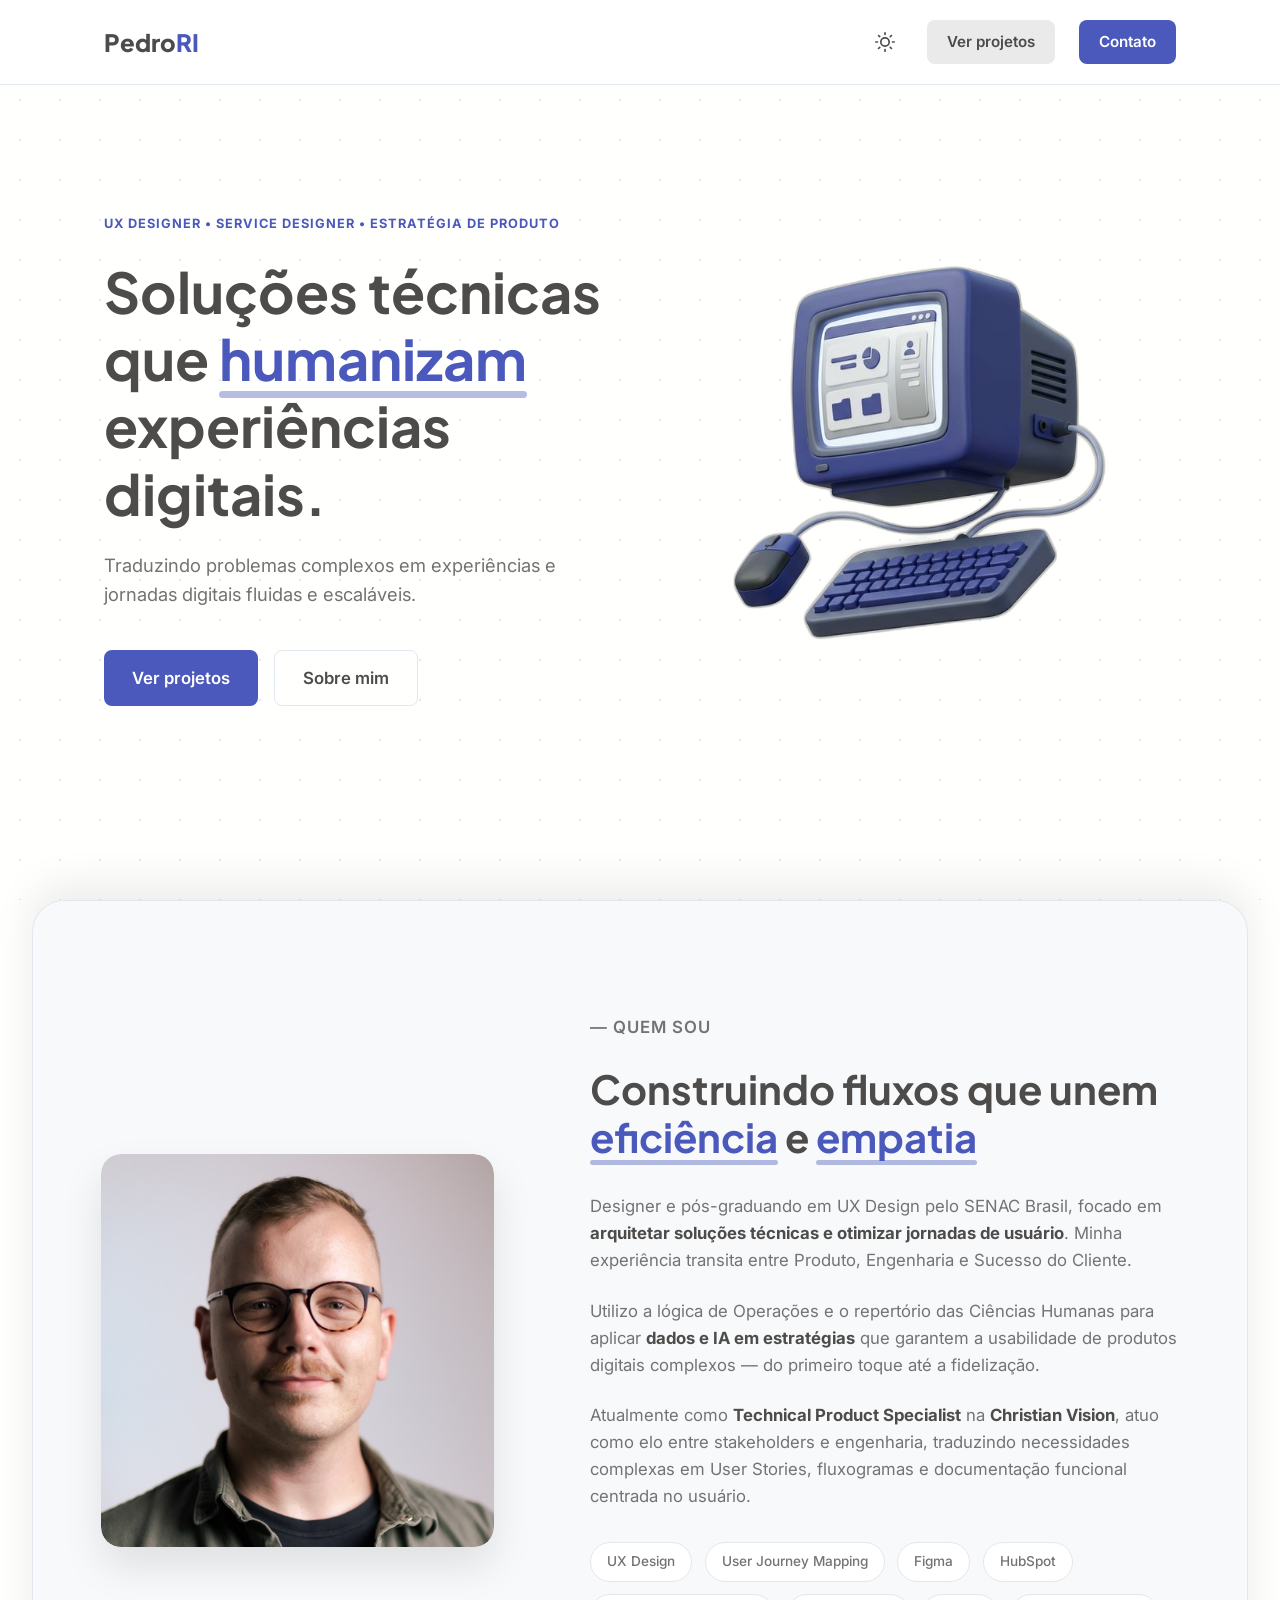
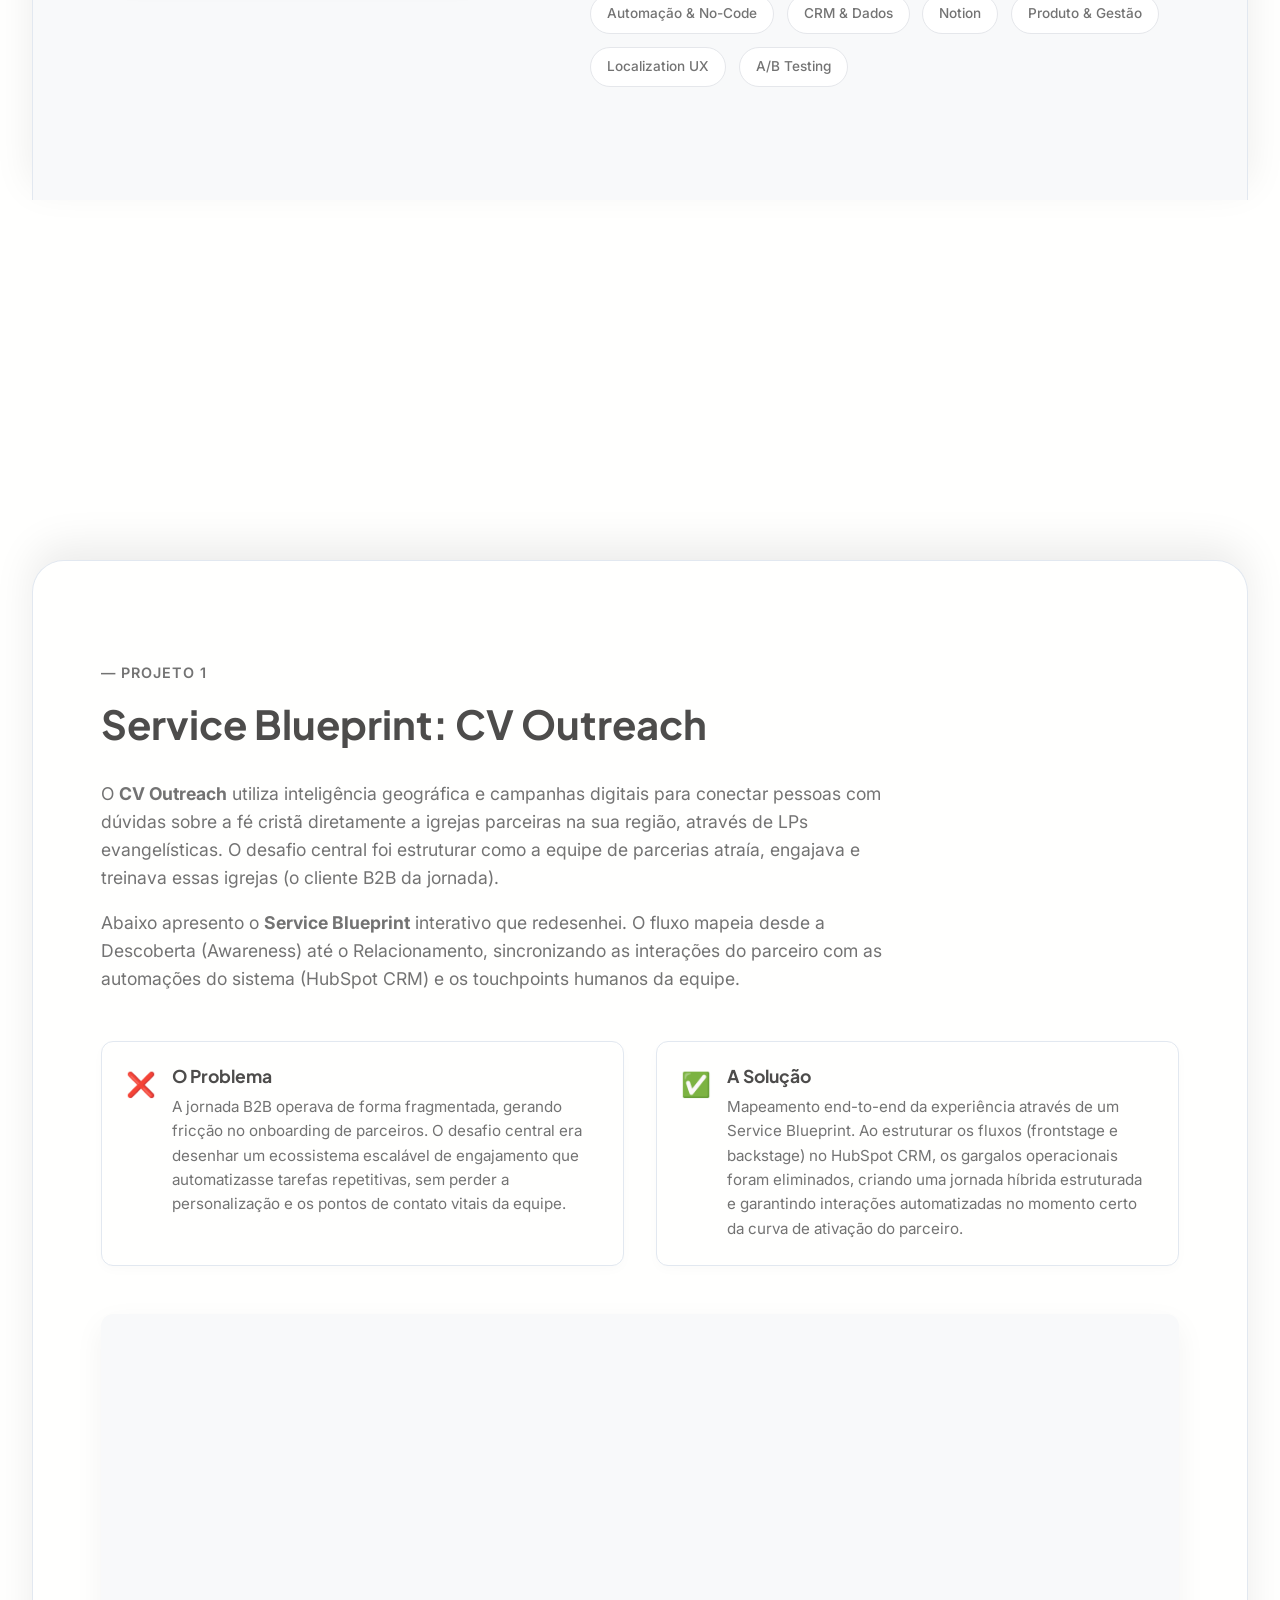
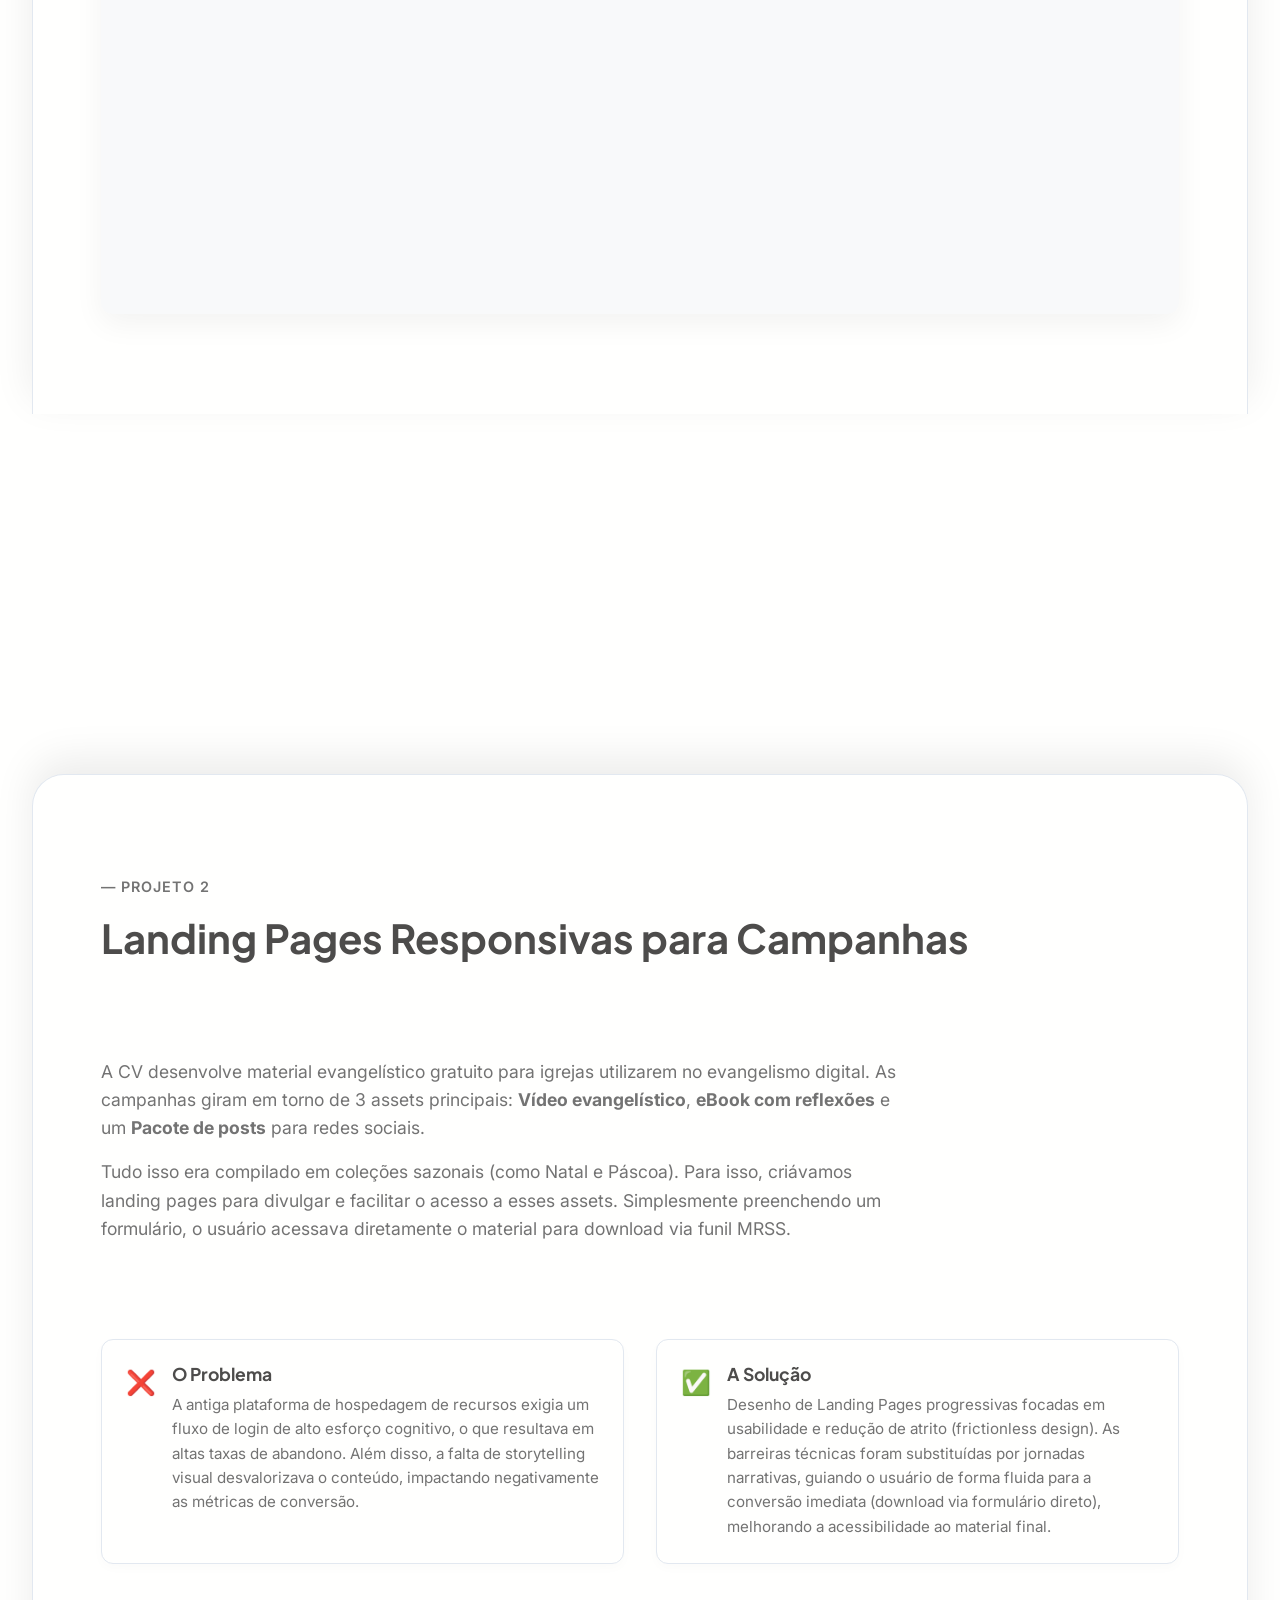
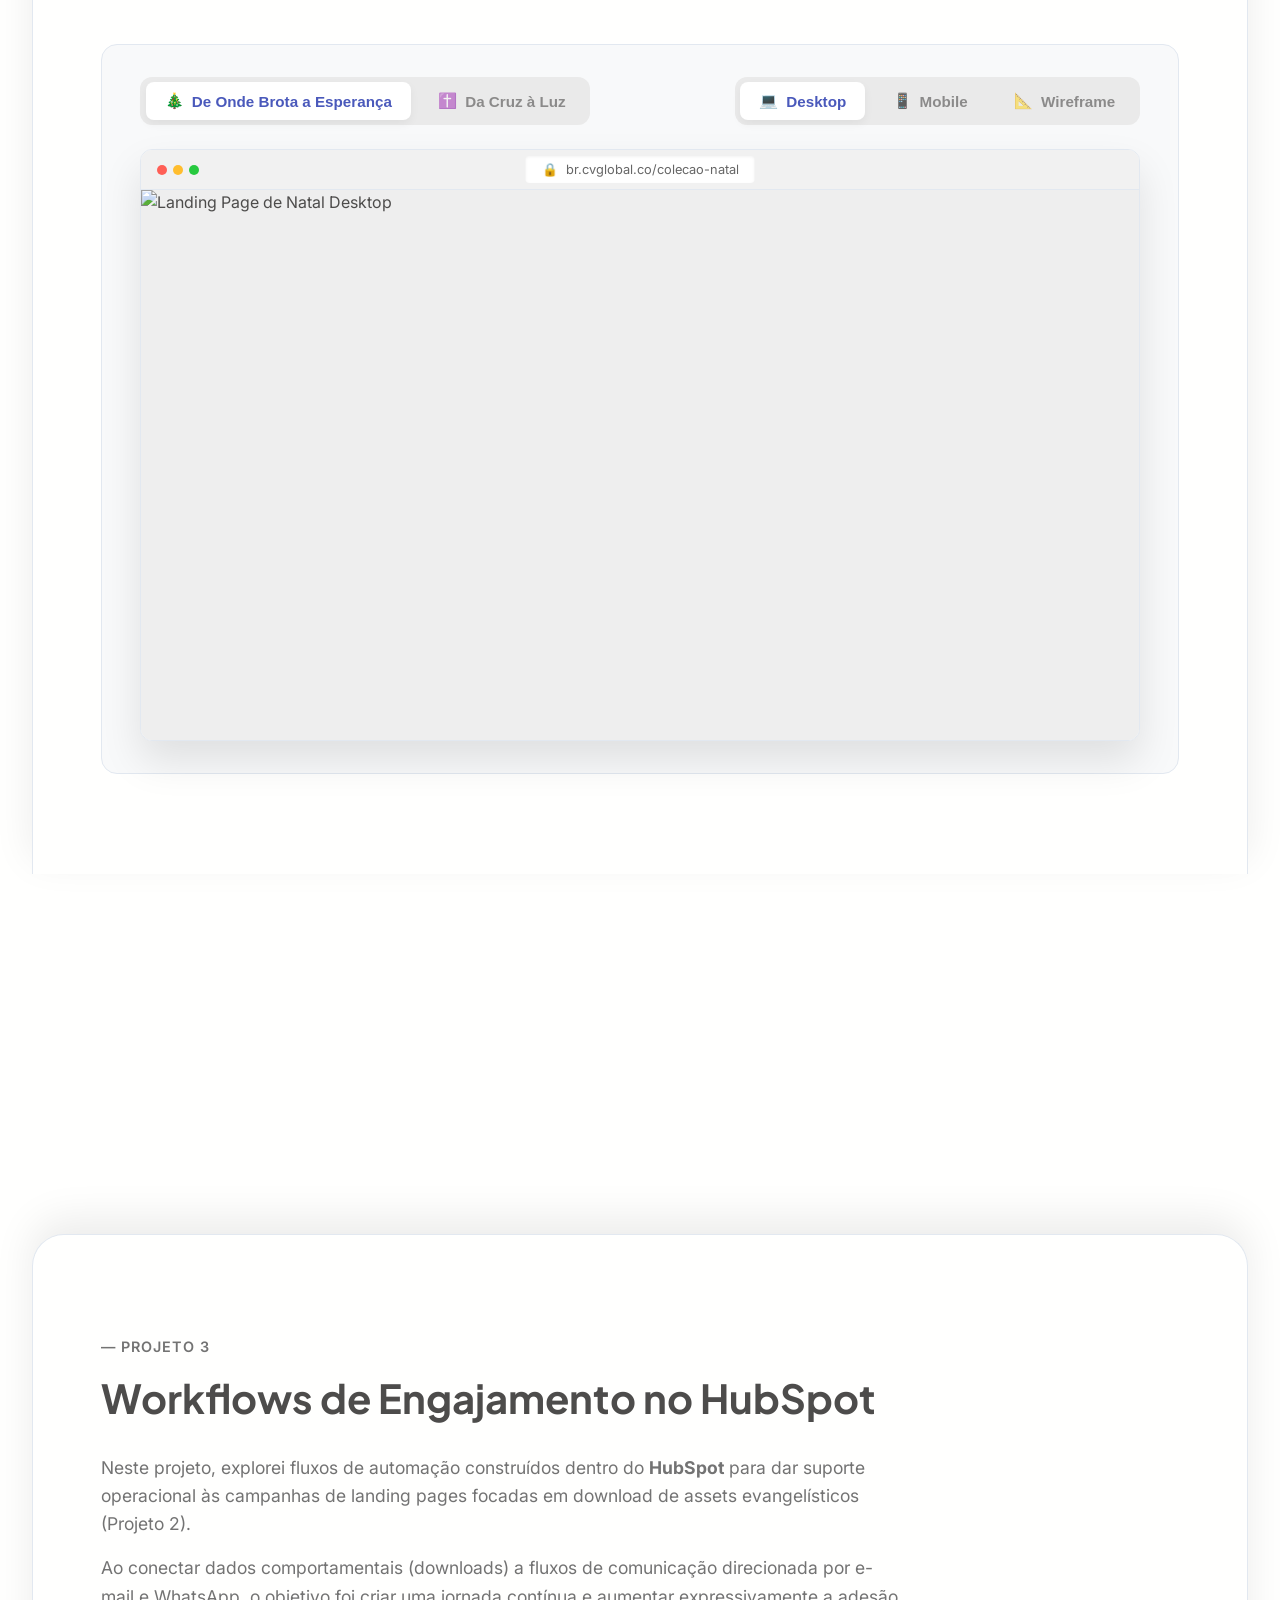
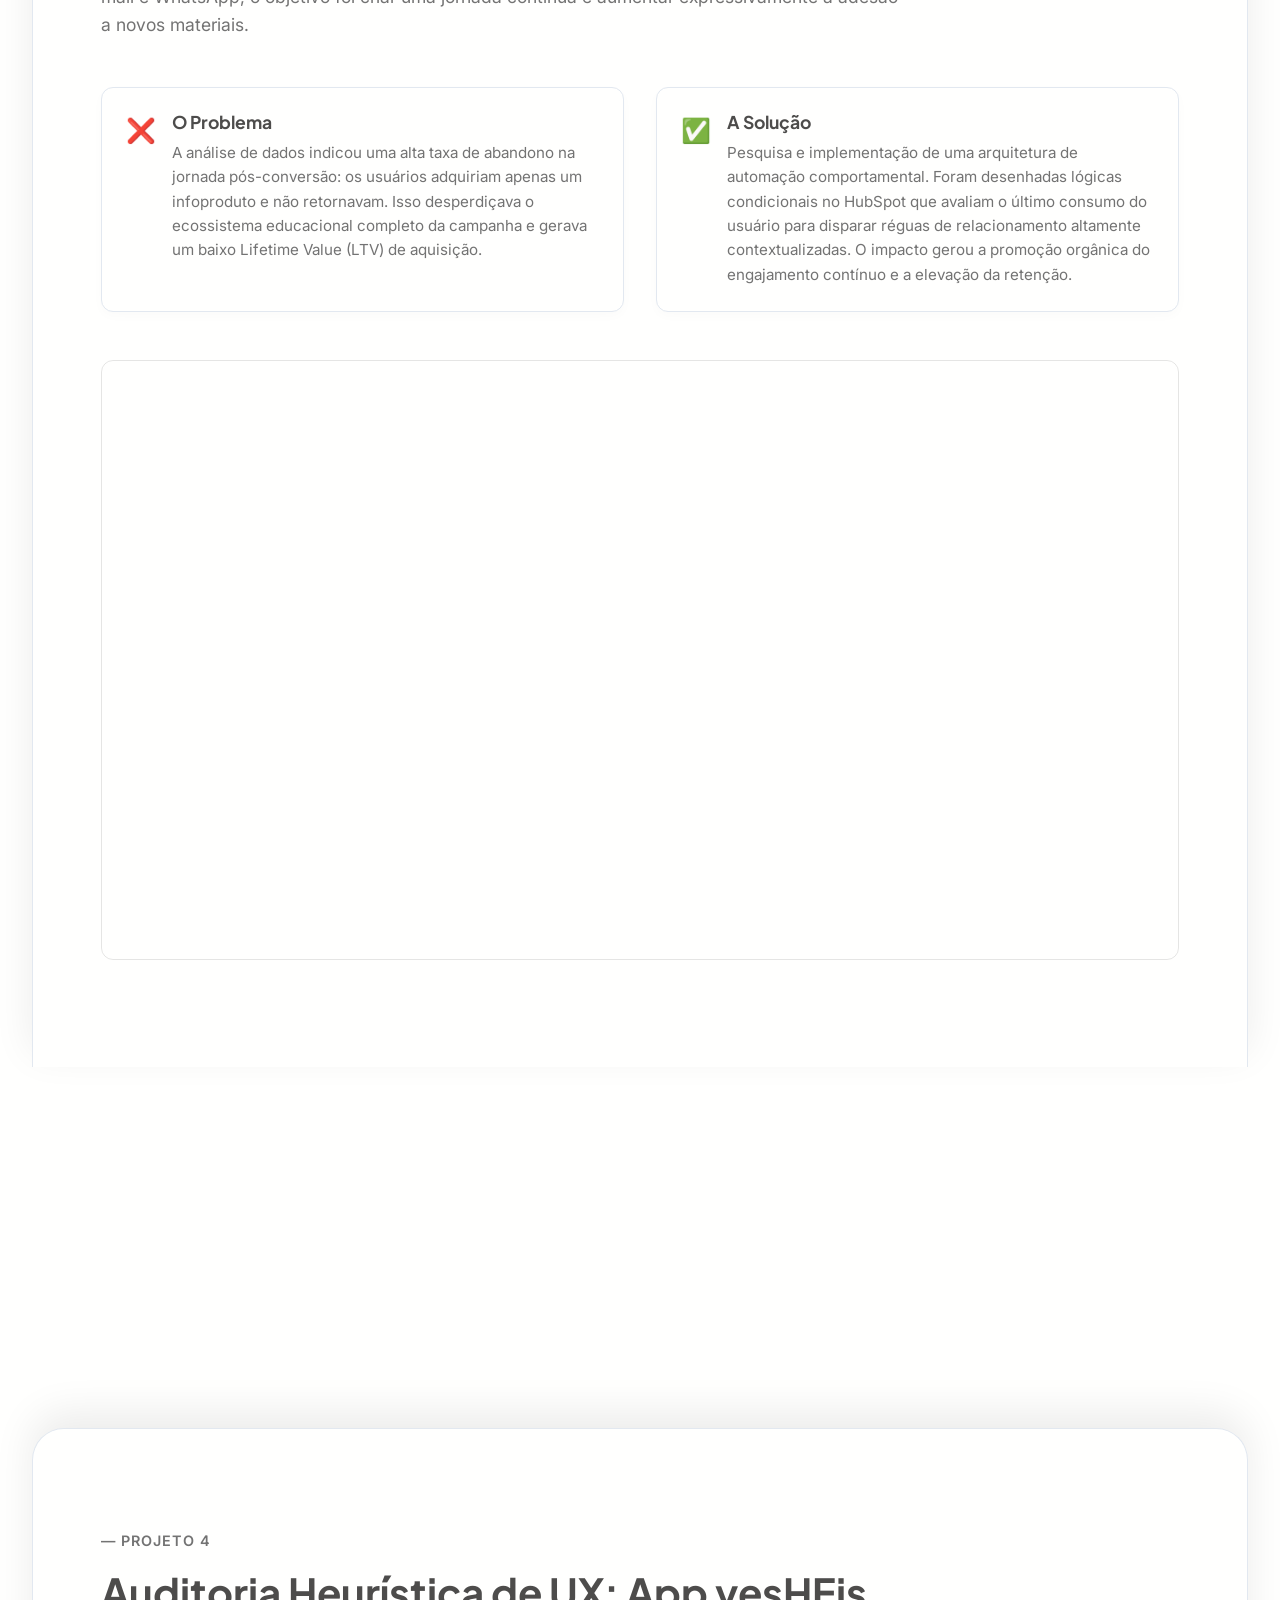
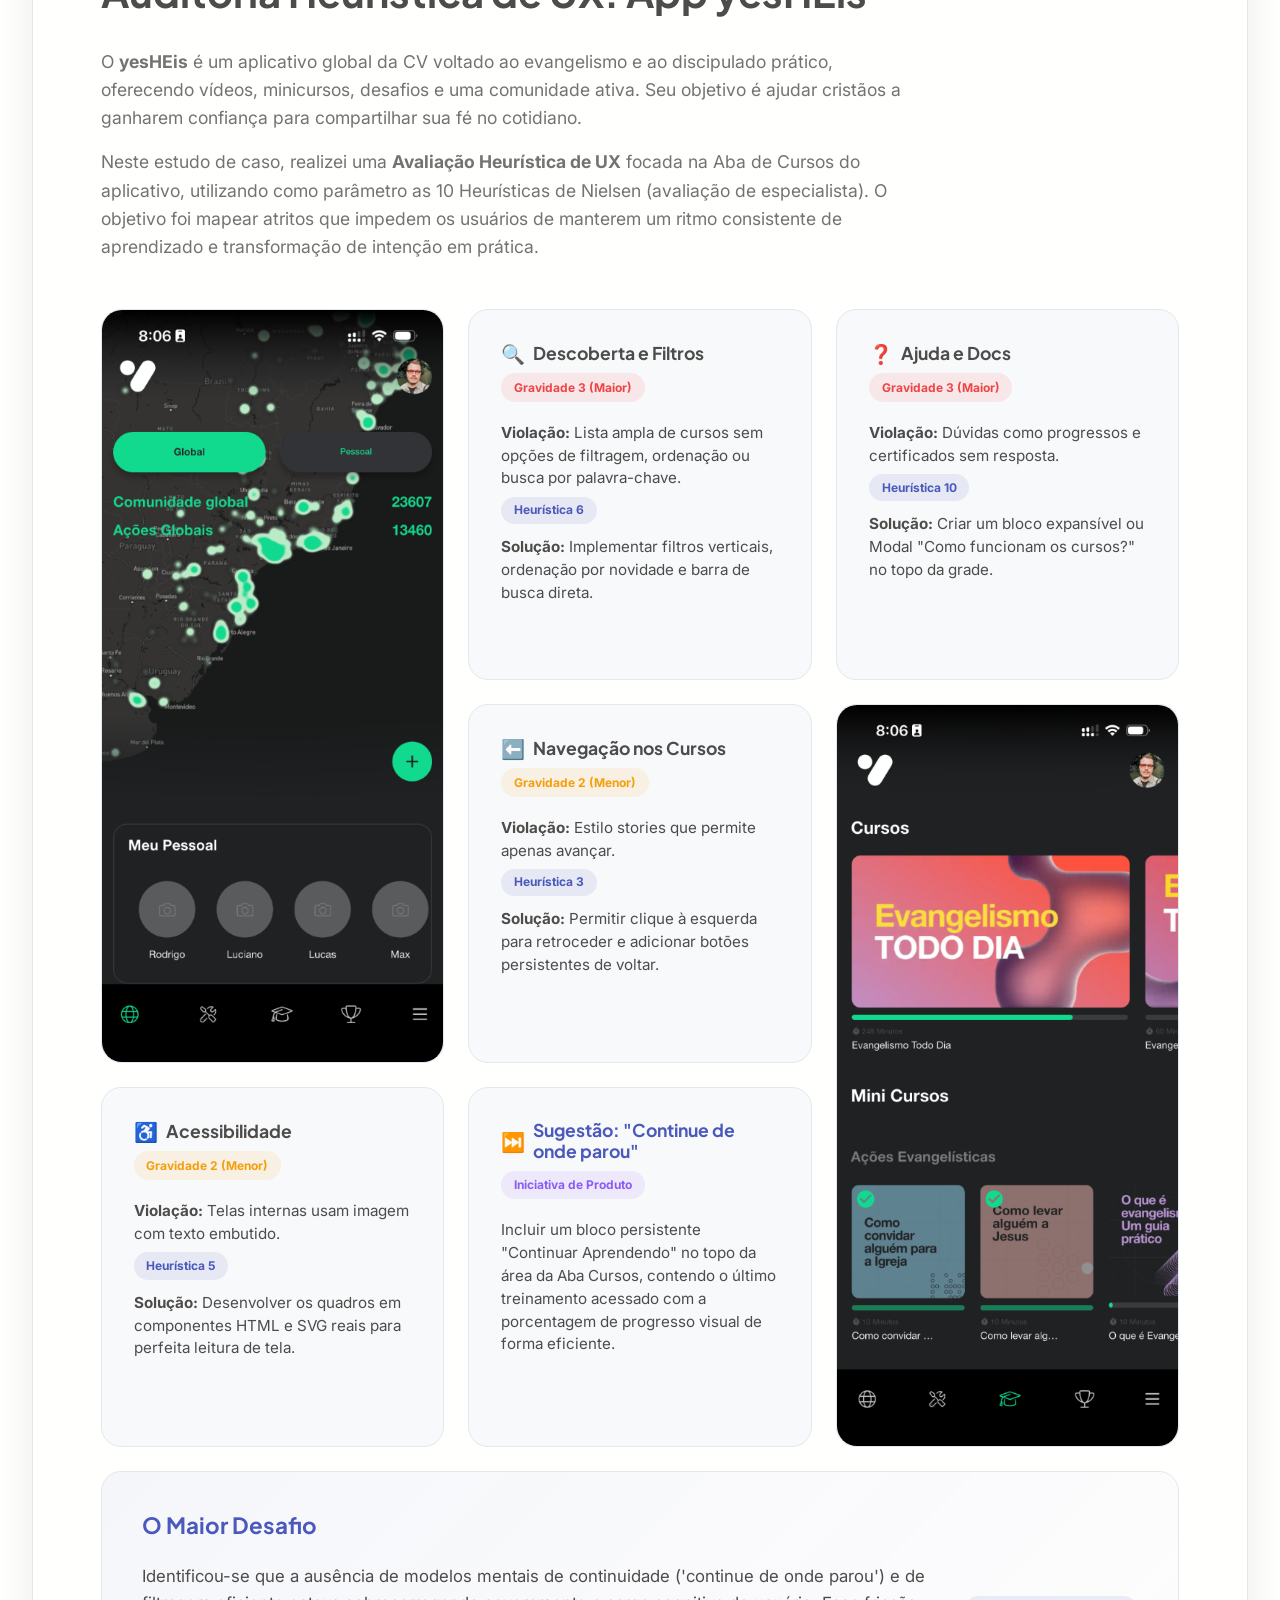
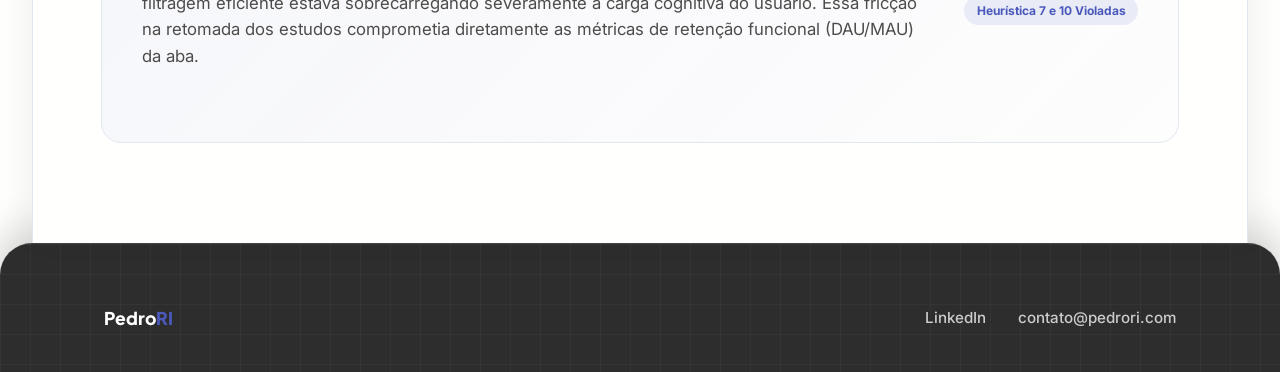
==== commit 12c65f14: "feat: Add magnetic hover, 3D tilt interactions and system theme detection" ====
--- a/index.html
+++ b/index.html
@@ -17,9 +17,23 @@
     <link rel="icon" type="image/png" href="assets/favicon.png">
 
     <link rel="stylesheet" href="style.css">
+
+    <!-- Inline script to set theme immediately before page renders, preventing flash -->
+    <script>
+        const savedTheme = localStorage.getItem('theme');
+        const systemPrefersDark = window.matchMedia('(prefers-color-scheme: dark)').matches;
+
+        if (savedTheme) {
+            document.documentElement.setAttribute('data-theme', savedTheme);
+        } else if (systemPrefersDark) {
+            document.documentElement.setAttribute('data-theme', 'dark');
+        } else {
+            document.documentElement.setAttribute('data-theme', 'light');
+        }
+    </script>
 </head>
 
-<body data-theme="light">
+<body>
     <!-- Navbar -->
     <nav class="navbar">
         <div class="nav-container">
@@ -557,13 +571,15 @@
                             <h3 class="hero-title-bento">O Maior Desafio</h3>
                             <p>Identificou-se que a ausência de modelos mentais de continuidade ('continue de onde
                                 parou')
-                                e de filtragem eficiente estava sobrecarregando severamente a carga cognitiva do usuário
-                                (Heurísticas de Reconhecimento e Eficiência de Nielsen). Essa fricção na retomada dos
-                                estudos comprometia diretamente as métricas de retenção funcional (DAU/MAU) da aba.
+                                e de filtragem eficiente estava sobrecarregando severamente a carga cognitiva do
+                                usuário.
+                                Essa fricção na retomada dos estudos comprometia diretamente as métricas de retenção
+                                funcional (DAU/MAU) da aba.
                             </p>
                         </div>
                         <div class="hero-footer">
-                            <span class="heuristic-tag blue"> Heurística 7 e 10
+                            <span class="heuristic-tag blue heuristic-tooltip"
+                                data-tooltip="H7: Eficiência de uso | H10: Ajuda e documentação"> Heurística 7 e 10
                                 Violadas</span>
                         </div>
                     </div>
--- a/style.css
+++ b/style.css
@@ -169,15 +169,15 @@
 }
 
 .btn-outline {
-    background-color: transparent;
+    background-color: var(--bg-color);
     border: 1px solid var(--border-color);
     color: var(--text-color);
 }
 
 .btn-outline:hover {
     border-color: var(--text-color);
-    background-color: var(--text-color);
-    color: var(--bg-color);
+    background-color: var(--bg-color);
+    box-shadow: 0 4px 12px rgba(0, 0, 0, 0.05);
 }
 
 /* Theme Toggle */
@@ -216,11 +216,31 @@
     background-size: 40px 40px;
 }
 
+.hero::after {
+    content: '';
+    position: absolute;
+    inset: 0;
+    pointer-events: none;
+    background-image: radial-gradient(circle at 50% 50%, var(--color-primary) 1.5px, transparent 1.6px);
+    background-size: 40px 40px;
+    opacity: 0;
+    transition: opacity 0.5s ease;
+    -webkit-mask-image: radial-gradient(circle 250px at var(--mouse-x, 50%) var(--mouse-y, 50%), black 0%, transparent 100%);
+    mask-image: radial-gradient(circle 250px at var(--mouse-x, 50%) var(--mouse-y, 50%), black 0%, transparent 100%);
+    z-index: 0;
+}
+
+.hero:hover::after {
+    opacity: 0.8;
+}
+
 .hero-container {
     display: grid;
     grid-template-columns: 1fr 1fr;
     gap: 4rem;
     align-items: center;
+    position: relative;
+    z-index: 1;
 }
 
 .hero-subtitle {
@@ -478,7 +498,7 @@
     max-width: 1400px;
     /* Não ocupa 100% da tela */
     margin: 0 auto;
-    margin-bottom: 25vh;
+    margin-bottom: 40vh;
     /* Centraliza as margens no Desktop */
 
     transform-origin: center top;
@@ -625,6 +645,15 @@
 .bento-card:hover {
     transform: translateY(-5px);
     box-shadow: 0 10px 25px rgba(0, 0, 0, 0.05);
+}
+
+.heuristic-icon {
+    display: inline-block;
+    transition: transform 0.4s cubic-bezier(0.34, 1.56, 0.64, 1);
+}
+
+.bento-card:hover .heuristic-icon {
+    transform: scale(1.3) rotate(8deg);
 }
 
 [data-theme="dark"] .bento-card:hover {
@@ -856,6 +885,9 @@
     background-size: 30px 30px;
     /* Grid suave */
     border-top: 1px solid rgba(255, 255, 255, 0.1);
+
+    border-radius: 32px 32px 0 0;
+    box-shadow: 0 -15px 40px rgba(0, 0, 0, 0.2);
 }
 
 .footer-container {
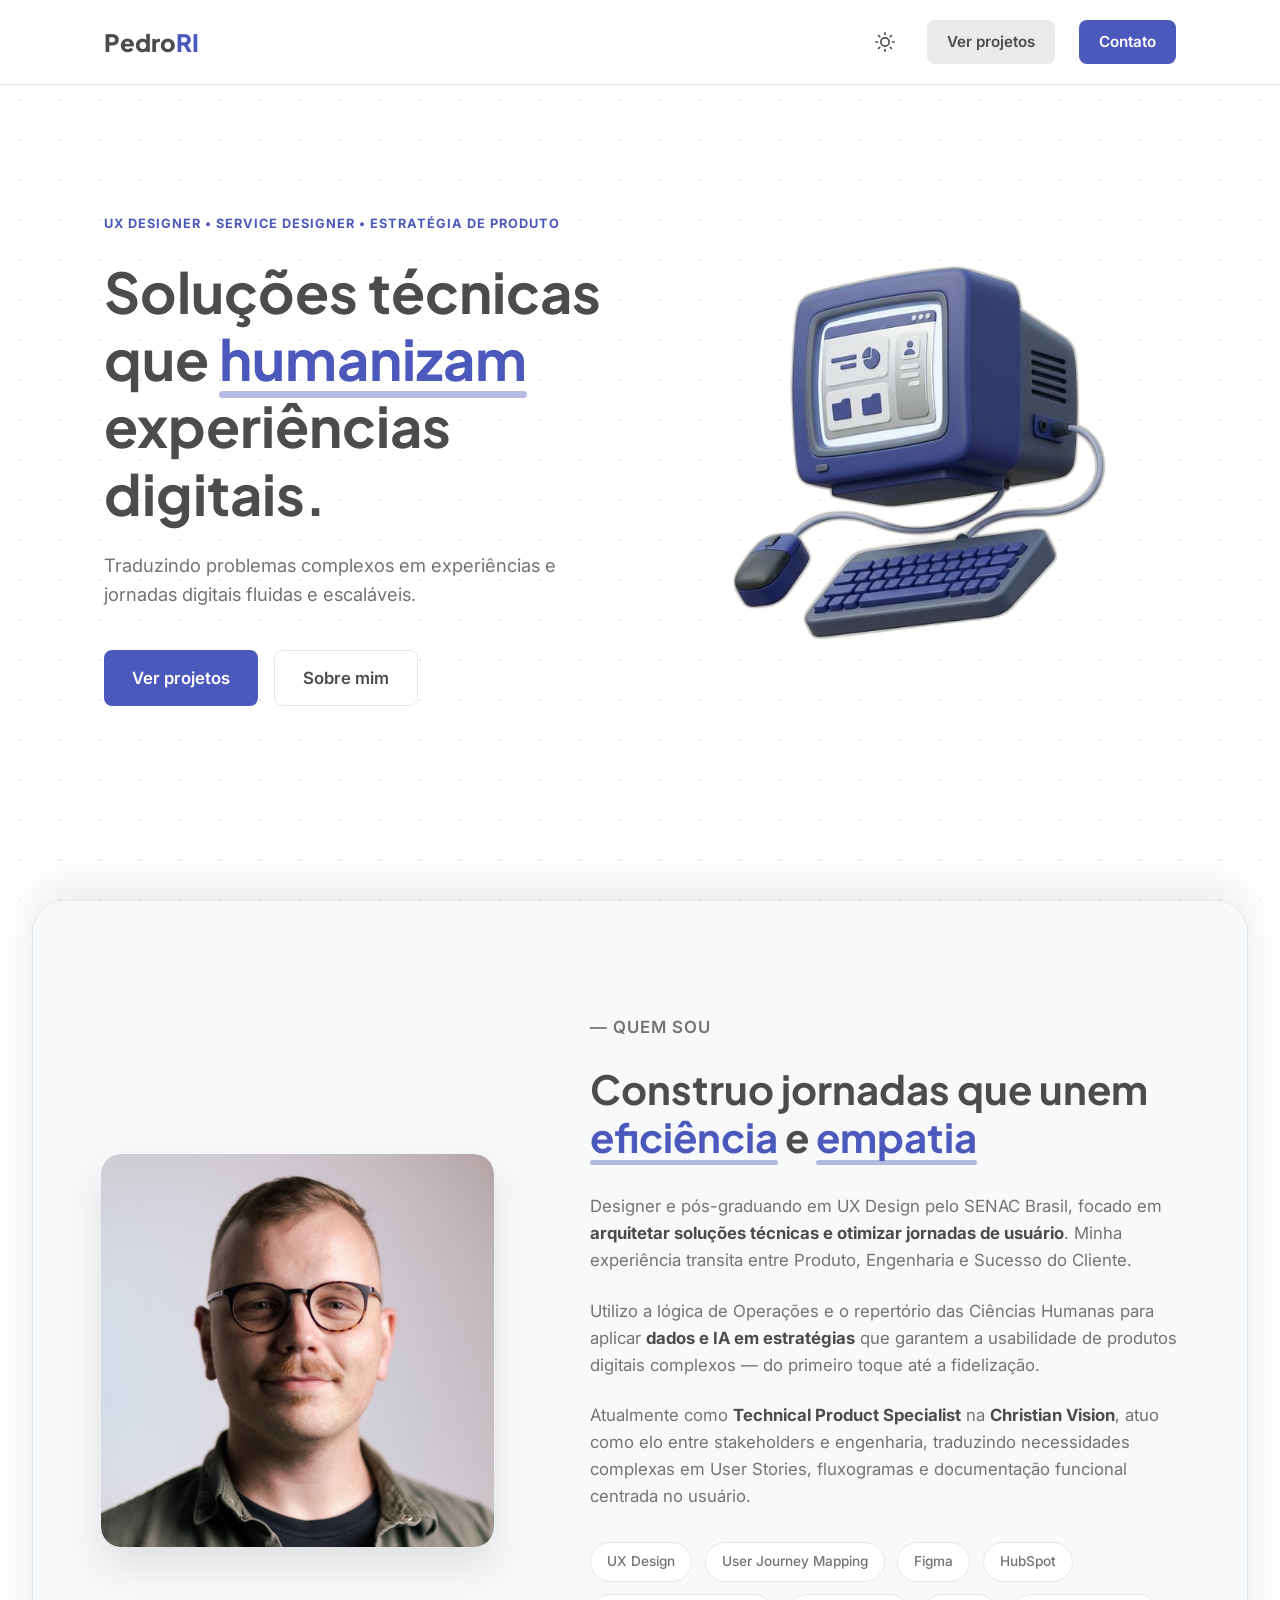
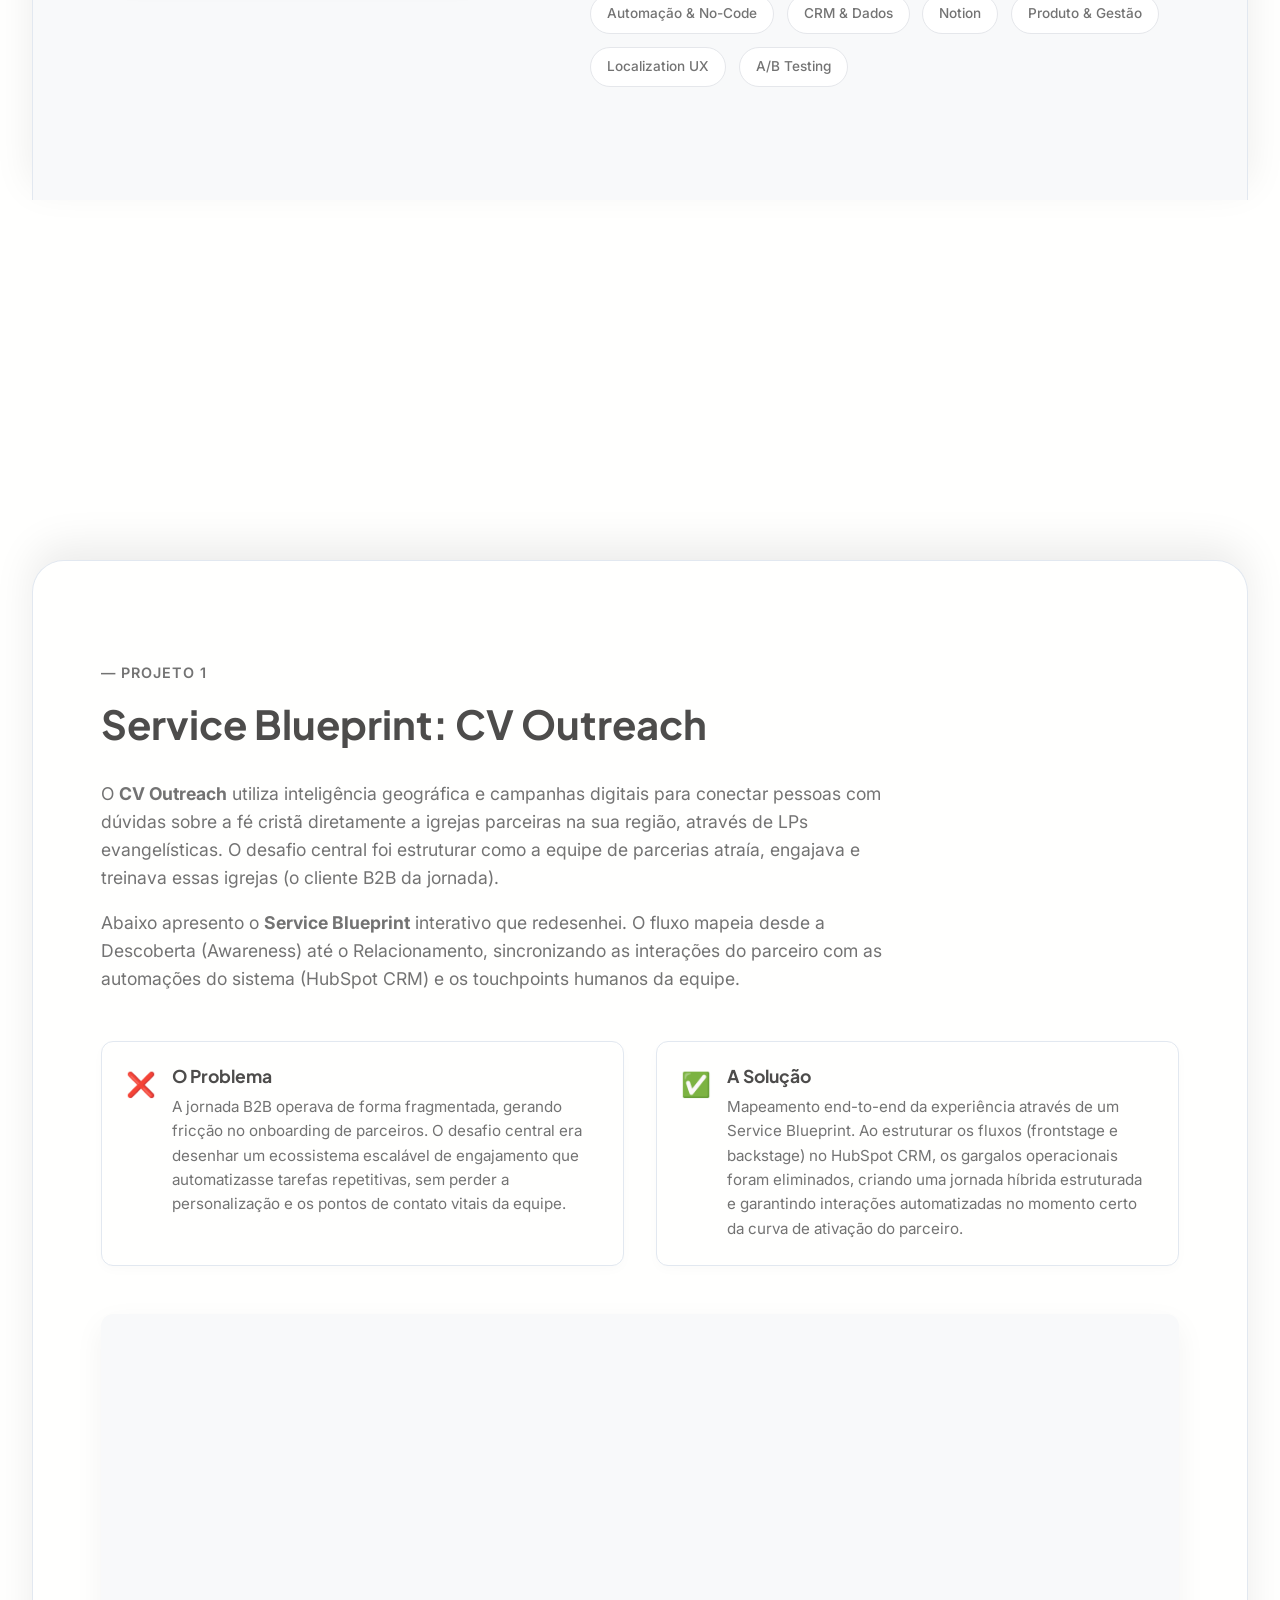
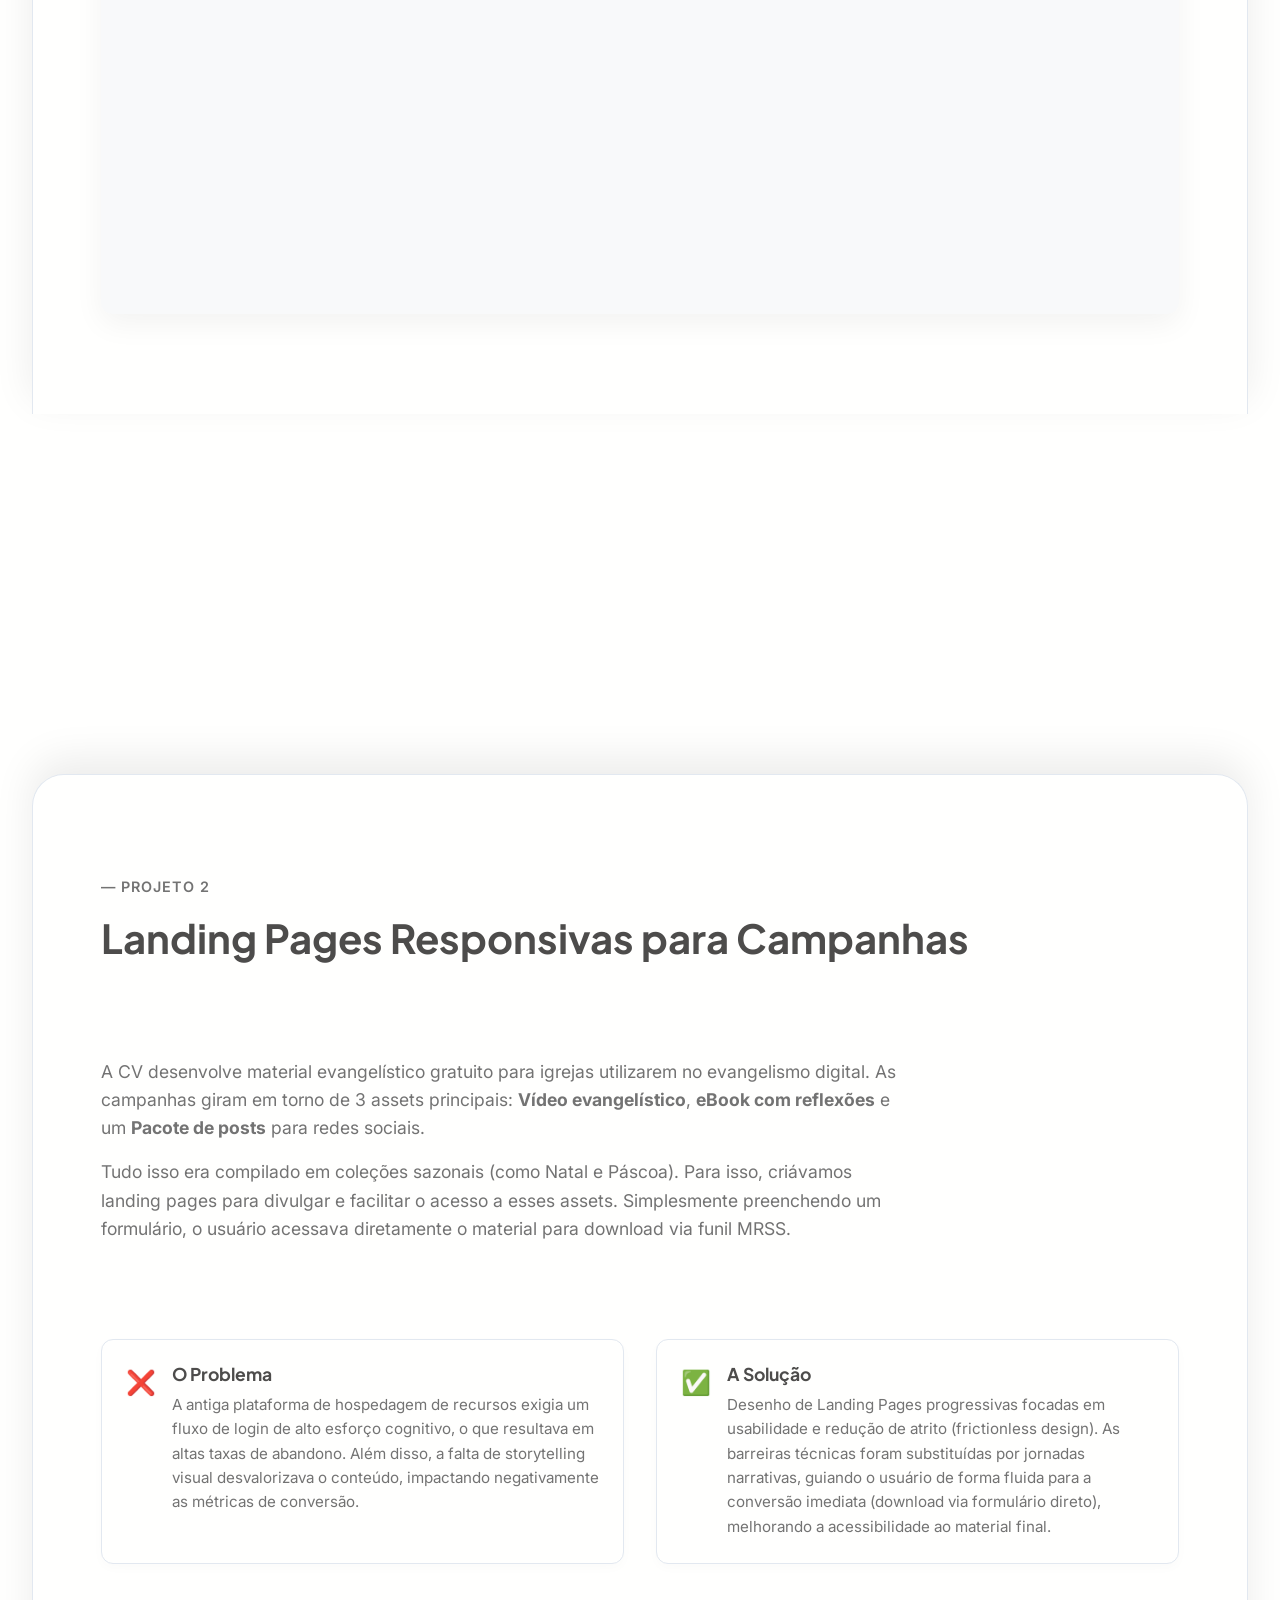
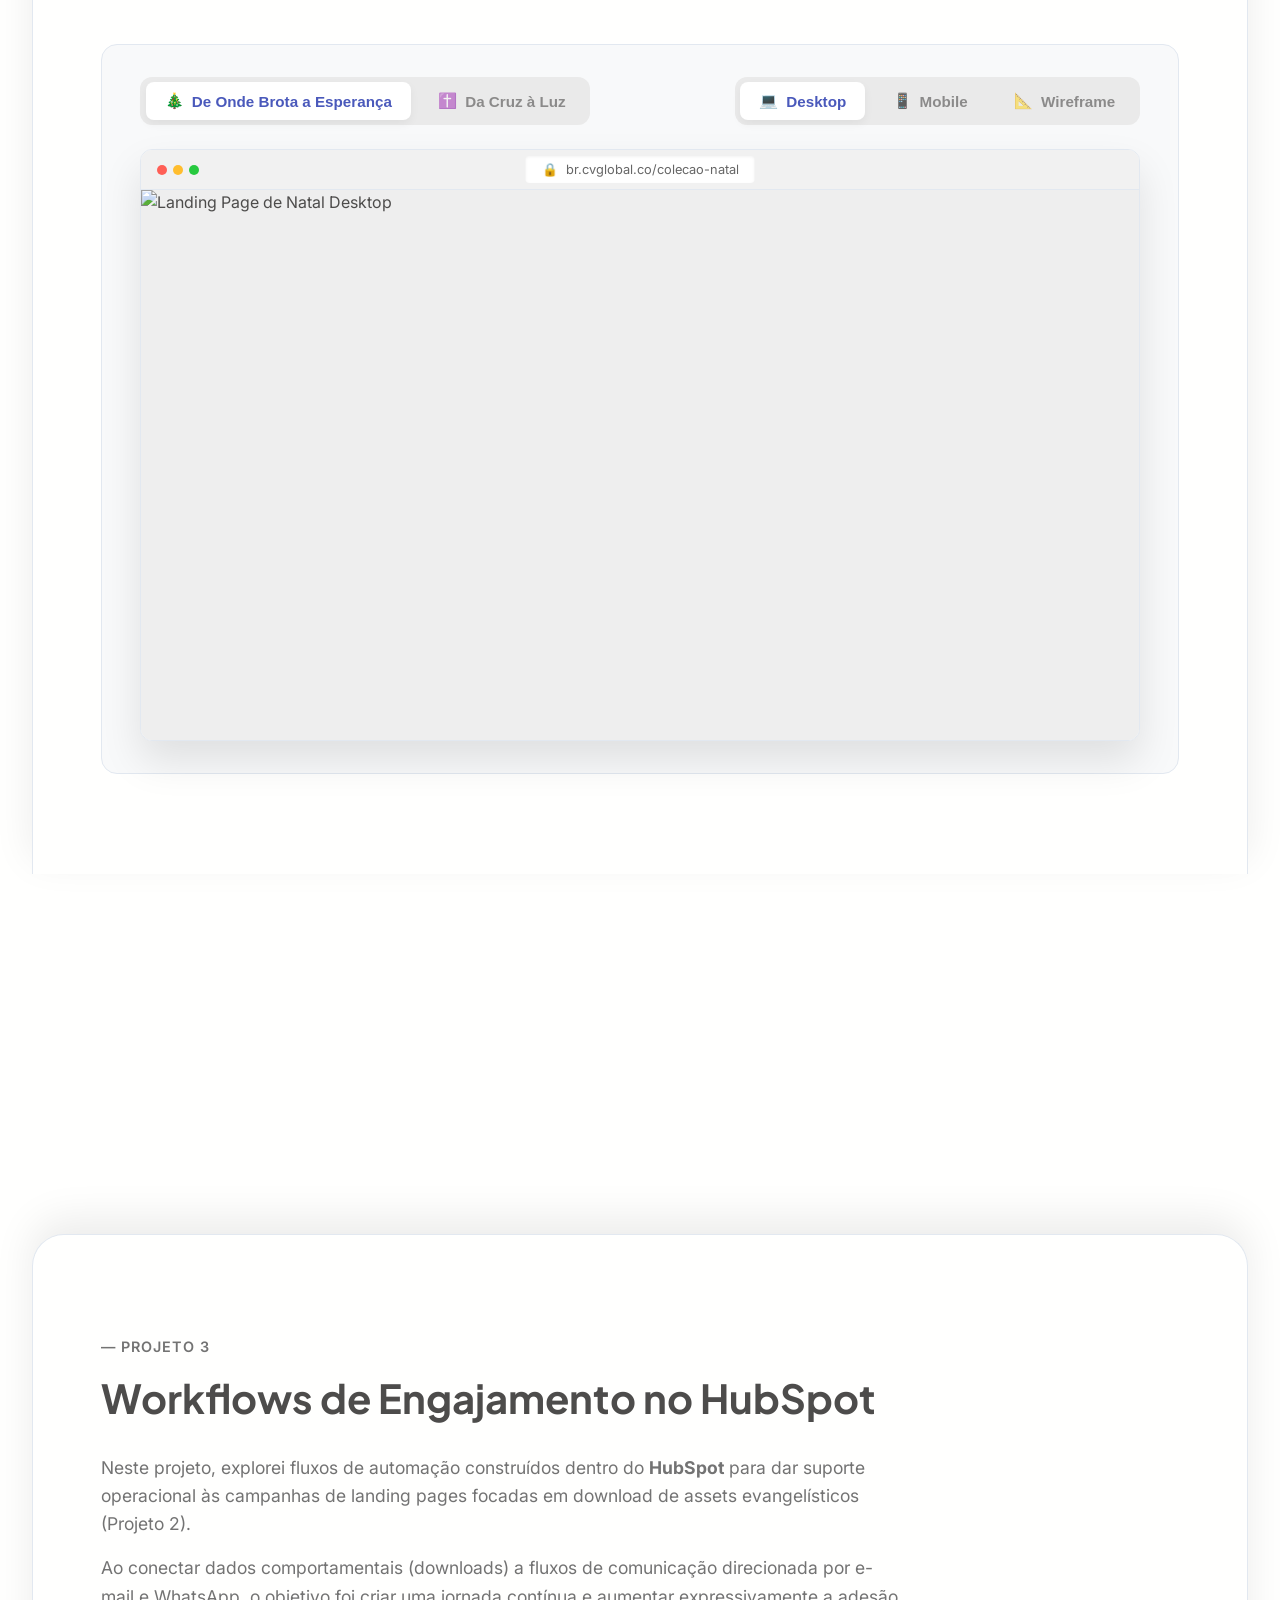
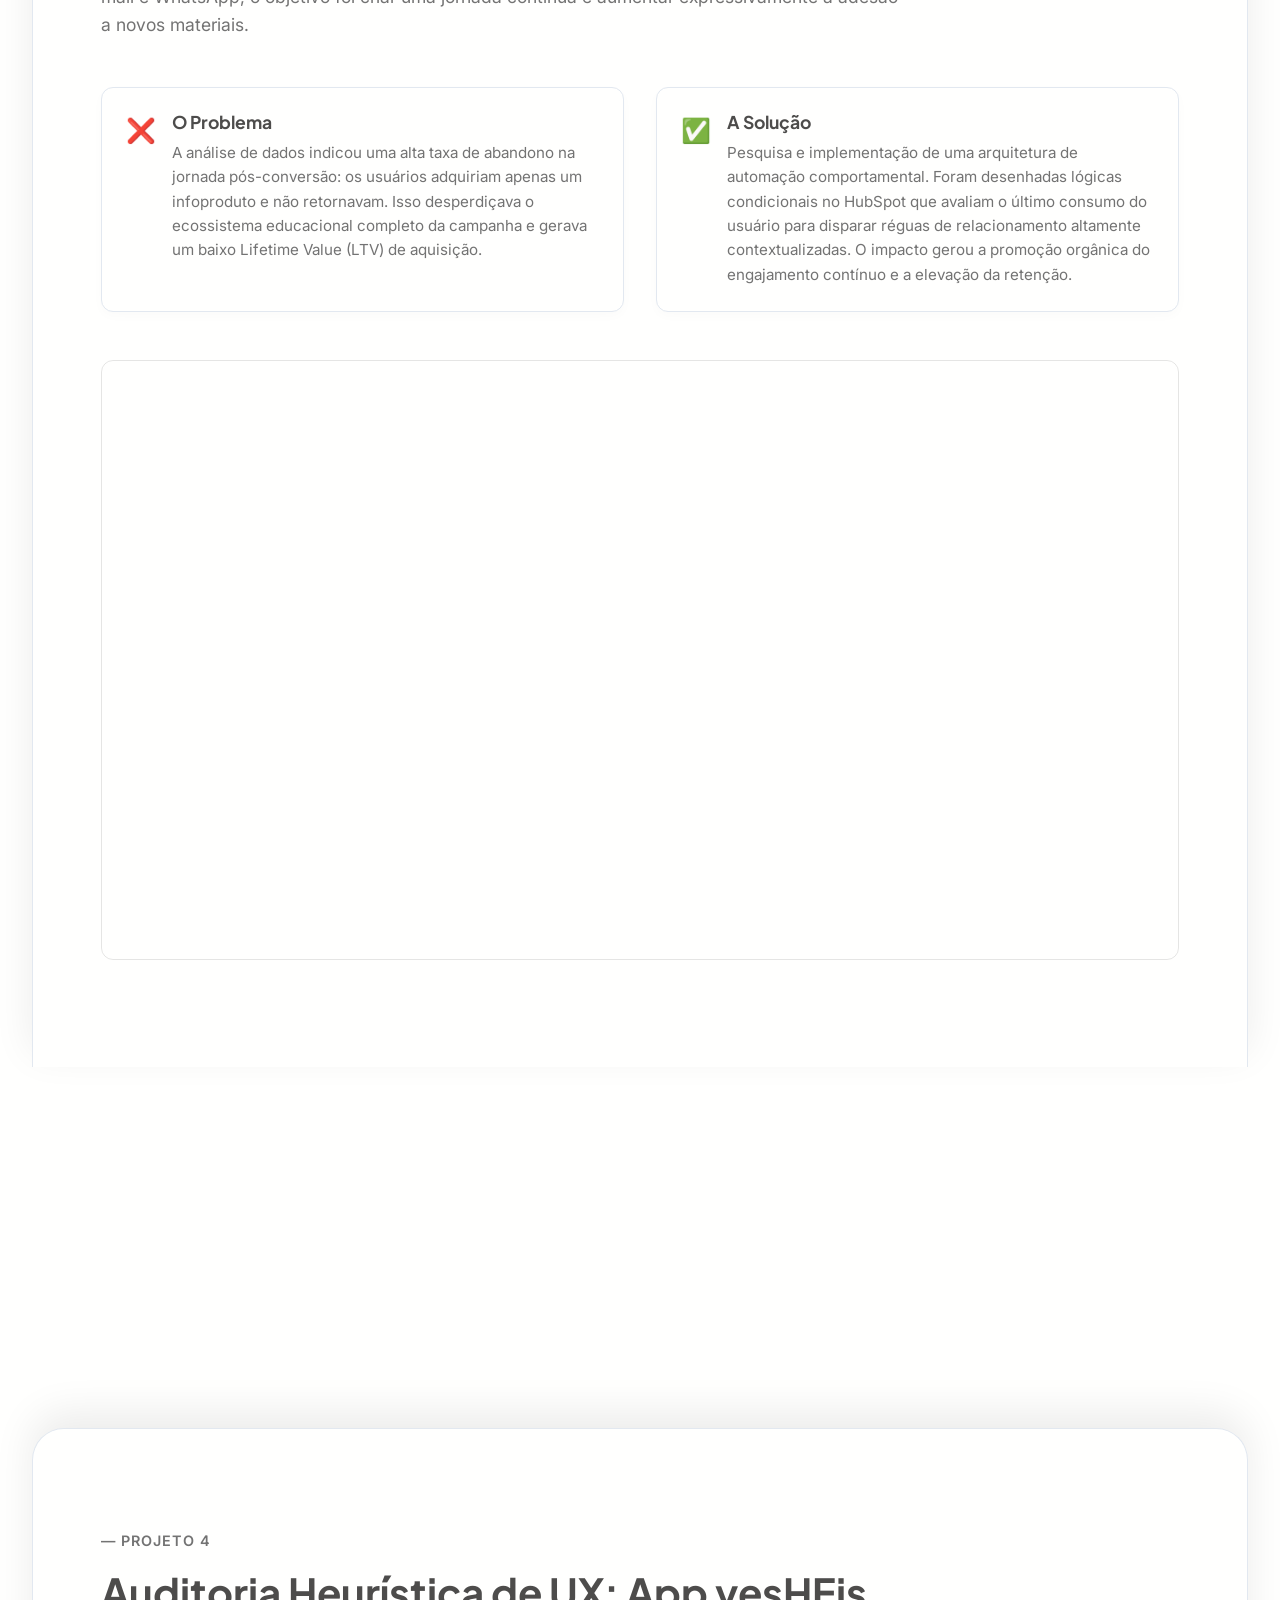
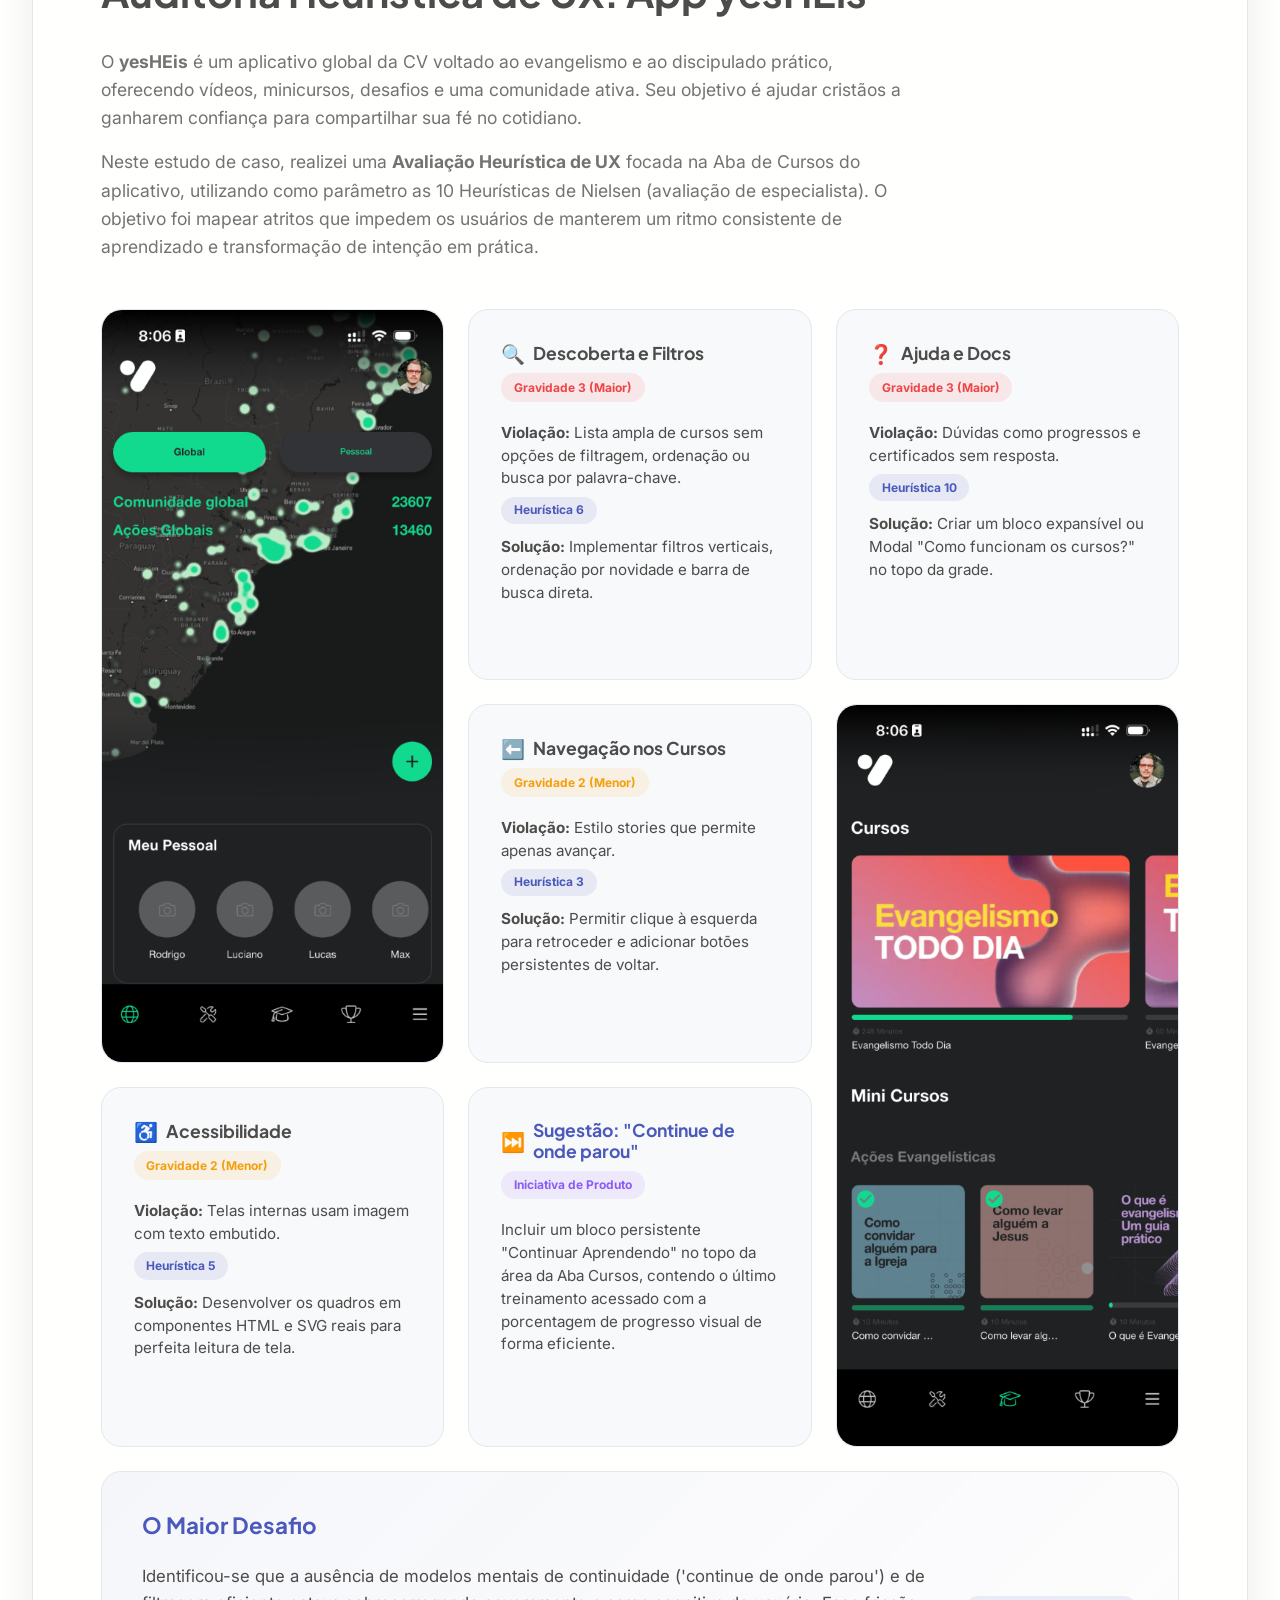
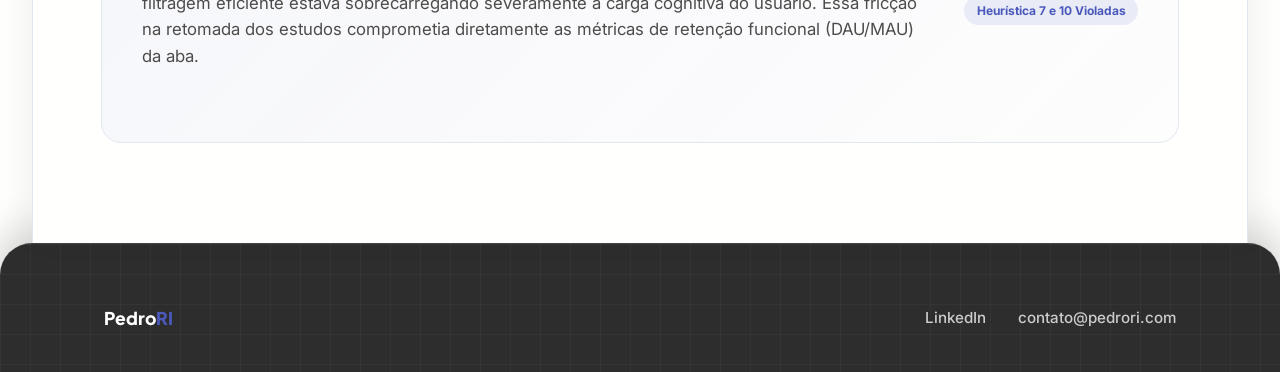
==== commit 6ee0d362: "copy: update intro from 'Construindo fluxos' to 'Construo jornadas' in About section" ====
--- a/index.html
+++ b/index.html
@@ -101,7 +101,7 @@
                 </div>
                 <div class="sobre-content">
                     <p class="section-label">— QUEM SOU</p>
-                    <h2 class="section-title">Construindo fluxos que unem <span class="static-underline"
+                    <h2 class="section-title">Construo jornadas que unem <span class="static-underline"
                             style="color: var(--color-primary);">eficiência</span> e <span class="static-underline"
                             style="color: var(--color-primary);">empatia</span></h2>
                     <p>Designer e pós-graduando em UX Design pelo SENAC Brasil, focado em <strong>arquitetar
